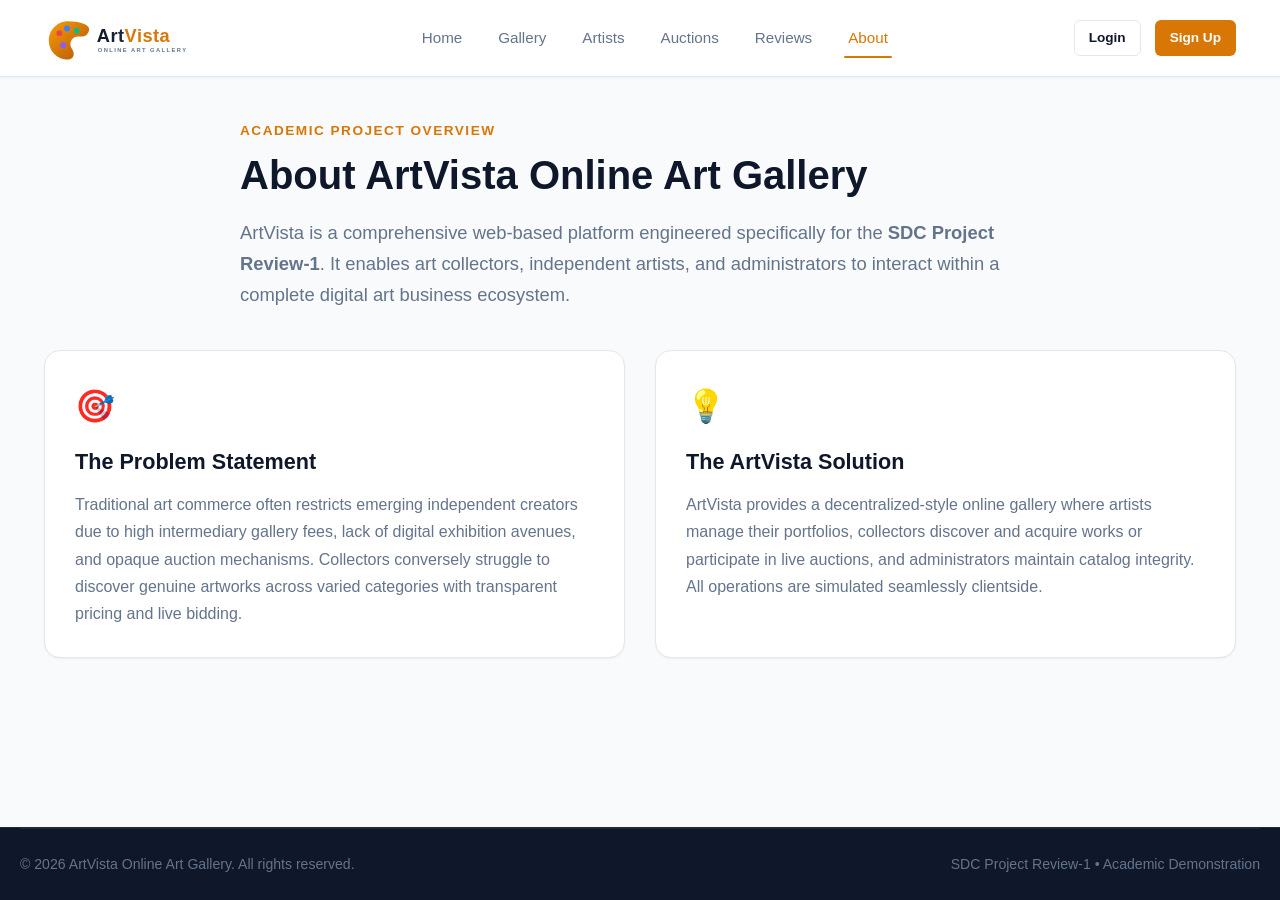
==== about.html @ 1c0c0f74 "Initial commit: Online Art Gallery (ArtVista) for SDC Project Review-1" ====
<!DOCTYPE html>
<html lang="en">
<head>
  <meta charset="UTF-8">
  <meta name="viewport" content="width=device-width, initial-scale=1.0">
  <title>About ArtVista — SDC Project Review-1</title>
  <link rel="stylesheet" href="css/style.css">
</head>
<body>

  <!-- Site Header -->
  <header class="site-header">
    <div class="container navbar">
      <a href="index.html" class="brand-logo">
        <img src="images/logo.svg" alt="ArtVista Logo">
      </a>

      <button class="menu-toggle" id="menuToggle" aria-label="Toggle Navigation">☰</button>

      <ul class="nav-links" id="navLinks">
        <li><a href="index.html">Home</a></li>
        <li><a href="artworks.html">Gallery</a></li>
        <li><a href="artist-profile.html">Artists</a></li>
        <li><a href="auction.html">Auctions</a></li>
        <li><a href="reviews.html">Reviews</a></li>
        <li><a href="about.html" class="active">About</a></li>
      </ul>

      <div class="nav-actions" id="navActions">
        <!-- Injected dynamically via auth.js -->
      </div>
    </div>
  </header>

  <main class="main-content">
    <div class="container" style="padding-top: 40px;">
      <!-- Hero / Header -->
      <div class="section-header" style="text-align: left; max-width: 800px; margin-bottom: 40px;">
        <span class="section-subtitle">Academic Project Overview</span>
        <h1 style="font-size: 2.5rem; font-weight: 800;">About ArtVista Online Art Gallery</h1>
        <p class="section-desc" style="font-size: 1.15rem; line-height: 1.7;">
          ArtVista is a comprehensive web-based platform engineered specifically for the <strong>SDC Project Review-1</strong>. It enables art collectors, independent artists, and administrators to interact within a complete digital art business ecosystem.
        </p>
      </div>

      <!-- Problem Statement & Solution (Grid) -->
      <div style="display: grid; grid-template-columns: repeat(auto-fit, minmax(280px, 1fr)); gap: 30px;">
        <div style="background-color: var(--surface); border: 1px solid var(--border); border-radius: var(--radius-lg); padding: 30px; box-shadow: var(--shadow-sm);">
          <div style="font-size: 2rem; margin-bottom: 12px;">🎯</div>
          <h2 style="font-size: 1.35rem; font-weight: 800; margin-bottom: 12px;">The Problem Statement</h2>
          <p style="color: var(--text-muted); line-height: 1.7;">
            Traditional art commerce often restricts emerging independent creators due to high intermediary gallery fees, lack of digital exhibition avenues, and opaque auction mechanisms. Collectors conversely struggle to discover genuine artworks across varied categories with transparent pricing and live bidding.
          </p>
        </div>

        <div style="background-color: var(--surface); border: 1px solid var(--border); border-radius: var(--radius-lg); padding: 30px; box-shadow: var(--shadow-sm);">
          <div style="font-size: 2rem; margin-bottom: 12px;">💡</div>
          <h2 style="font-size: 1.35rem; font-weight: 800; margin-bottom: 12px;">The ArtVista Solution</h2>
          <p style="color: var(--text-muted); line-height: 1.7;">
            ArtVista provides a decentralized-style online gallery where artists manage their portfolios, collectors discover and acquire works or participate in live auctions, and administrators maintain catalog integrity. All operations are simulated seamlessly clientside.
          </p>
        </div>
      </div>
    </div>
  </main>

  <!-- Footer -->
  <footer class="site-footer">
    <div class="container footer-bottom">
      <div>&copy; 2026 ArtVista Online Art Gallery. All rights reserved.</div>
      <div>SDC Project Review-1 • Academic Demonstration</div>
    </div>
  </footer>

  <!-- Scripts -->
  <script src="js/storage.js"></script>
  <script src="js/auth.js"></script>
</body>
</html>
---- css/style.css ----
/**
 * style.css - Main Stylesheet for ArtVista Online Art Gallery
 * SDC Project Review-1
 * Developed using pure CSS3 (CSS Grid & Flexbox) with zero frameworks
 */

/* ==========================================================================
   1. CSS Variables & Design Tokens
   ========================================================================== */
:root {
  /* Brand Palette */
  --primary: #0f172a;        /* Deep slate/charcoal */
  --primary-light: #1e293b;  /* Elevated slate */
  --accent: #d97706;         /* Warm Gallery Gold */
  --accent-hover: #b45309;   /* Darker Gold */
  --accent-light: #fef3c7;   /* Pale gold highlight */
  
  /* Semantic Colors */
  --success: #10b981;
  --success-bg: #d1fae5;
  --danger: #ef4444;
  --danger-bg: #fee2e2;
  --warning: #f59e0b;
  --warning-bg: #fef3c7;
  --info: #3b82f6;
  --info-bg: #dbeafe;
  
  /* Neutrals & Surfaces */
  --bg: #f8fafc;
  --surface: #ffffff;
  --surface-alt: #f1f5f9;
  --border: #e2e8f0;
  --border-focus: #cbd5e1;
  
  /* Text */
  --text-main: #0f172a;
  --text-muted: #64748b;
  --text-light: #94a3b8;
  --text-inverse: #ffffff;
  
  /* Elevation Shadows */
  --shadow-sm: 0 1px 2px 0 rgba(0, 0, 0, 0.05);
  --shadow-md: 0 4px 6px -1px rgba(0, 0, 0, 0.07), 0 2px 4px -2px rgba(0, 0, 0, 0.05);
  --shadow-lg: 0 10px 15px -3px rgba(0, 0, 0, 0.08), 0 4px 6px -4px rgba(0, 0, 0, 0.04);
  --shadow-xl: 0 20px 25px -5px rgba(0, 0, 0, 0.1), 0 8px 10px -6px rgba(0, 0, 0, 0.05);
  
  /* Radii */
  --radius-sm: 6px;
  --radius-md: 10px;
  --radius-lg: 16px;
  --radius-full: 9999px;
  
  /* Transitions */
  --transition-fast: 0.15s ease;
  --transition-normal: 0.25s ease;
}

/* ==========================================================================
   2. Reset & Base Typography
   ========================================================================== */
*, *::before, *::after {
  box-sizing: border-box;
  margin: 0;
  padding: 0;
}

html {
  font-size: 16px;
  scroll-behavior: smooth;
}

body {
  font-family: -apple-system, BlinkMacSystemFont, "Segoe UI", Roboto, "Helvetica Neue", Arial, sans-serif;
  background-color: var(--bg);
  color: var(--text-main);
  line-height: 1.6;
  min-height: 100vh;
  display: flex;
  flex-direction: column;
}

a {
  color: inherit;
  text-decoration: none;
  transition: color var(--transition-fast);
}

img {
  max-width: 100%;
  height: auto;
  display: block;
}

button, input, select, textarea {
  font-family: inherit;
  font-size: 1rem;
}

/* Container */
.container {
  width: 100%;
  max-width: 1240px;
  margin: 0 auto;
  padding: 0 24px;
}

.main-content {
  flex: 1 0 auto;
  padding-bottom: 60px;
}

/* ==========================================================================
   3. Header & Navigation (Flexbox)
   ========================================================================== */
.site-header {
  background-color: var(--surface);
  border-bottom: 1px solid var(--border);
  position: sticky;
  top: 0;
  z-index: 1000;
  box-shadow: var(--shadow-sm);
}

.navbar {
  display: flex;
  justify-content: space-between;
  align-items: center;
  height: 76px;
}

.brand-logo {
  display: flex;
  align-items: center;
  gap: 12px;
}

.brand-logo img {
  height: 48px;
  width: auto;
}

.nav-links {
  display: flex;
  align-items: center;
  gap: 28px;
  list-style: none;
}

.nav-links a {
  font-weight: 500;
  color: var(--text-muted);
  font-size: 0.95rem;
  padding: 8px 4px;
  position: relative;
}

.nav-links a:hover,
.nav-links a.active {
  color: var(--accent);
}

.nav-links a.active::after {
  content: '';
  position: absolute;
  bottom: -4px;
  left: 0;
  right: 0;
  height: 2px;
  background-color: var(--accent);
  border-radius: 2px;
}

.nav-actions {
  display: flex;
  align-items: center;
  gap: 14px;
}

.user-badge-pill {
  display: flex;
  align-items: center;
  gap: 10px;
  padding: 6px 14px 6px 8px;
  background-color: var(--surface-alt);
  border-radius: var(--radius-full);
  border: 1px solid var(--border);
  font-size: 0.88rem;
  font-weight: 600;
}

.user-avatar-sm {
  width: 32px;
  height: 32px;
  border-radius: 50%;
  object-fit: cover;
}

.role-tag {
  font-size: 0.72rem;
  text-transform: uppercase;
  letter-spacing: 0.5px;
  padding: 2px 8px;
  border-radius: var(--radius-full);
  font-weight: 700;
}
.role-tag.role-admin { background-color: #ede9fe; color: #6d28d9; }
.role-tag.role-artist { background-color: var(--accent-light); color: var(--accent-hover); }
.role-tag.role-user { background-color: var(--info-bg); color: var(--info); }

/* Mobile nav toggle */
.menu-toggle {
  display: none;
  background: none;
  border: none;
  font-size: 1.5rem;
  cursor: pointer;
  color: var(--text-main);
}

/* ==========================================================================
   4. Buttons & Badges (Flexbox)
   ========================================================================== */
.btn {
  display: inline-flex;
  align-items: center;
  justify-content: center;
  gap: 8px;
  padding: 10px 20px;
  font-size: 0.95rem;
  font-weight: 600;
  border-radius: var(--radius-md);
  border: 1px solid transparent;
  cursor: pointer;
  transition: all var(--transition-normal);
  text-align: center;
  white-space: nowrap;
}

.btn-primary {
  background-color: var(--primary);
  color: var(--text-inverse);
}
.btn-primary:hover {
  background-color: var(--primary-light);
  transform: translateY(-1px);
  box-shadow: var(--shadow-md);
}

.btn-accent {
  background-color: var(--accent);
  color: var(--text-inverse);
}
.btn-accent:hover {
  background-color: var(--accent-hover);
  transform: translateY(-1px);
  box-shadow: var(--shadow-md);
}

.btn-outline {
  background-color: transparent;
  border-color: var(--border);
  color: var(--text-main);
}
.btn-outline:hover {
  background-color: var(--surface-alt);
  border-color: var(--border-focus);
}

.btn-outline-accent {
  background-color: transparent;
  border-color: var(--accent);
  color: var(--accent);
}
.btn-outline-accent:hover {
  background-color: var(--accent);
  color: var(--text-inverse);
}

.btn-danger {
  background-color: var(--danger);
  color: var(--text-inverse);
}
.btn-danger:hover {
  background-color: #dc2626;
}

.btn-sm {
  padding: 6px 14px;
  font-size: 0.85rem;
  border-radius: var(--radius-sm);
}

.btn-lg {
  padding: 14px 28px;
  font-size: 1.05rem;
}

.btn-block {
  width: 100%;
}

/* Badges */
.badge {
  display: inline-flex;
  align-items: center;
  gap: 4px;
  padding: 4px 10px;
  border-radius: var(--radius-full);
  font-size: 0.78rem;
  font-weight: 700;
  letter-spacing: 0.3px;
  text-transform: uppercase;
}

.badge-sale {
  background-color: var(--success-bg);
  color: var(--success);
  border: 1px solid #a7f3d0;
}

.badge-auction {
  background-color: var(--warning-bg);
  color: var(--accent-hover);
  border: 1px solid #fde68a;
}

.badge-category {
  background-color: var(--surface-alt);
  color: var(--text-muted);
  border: 1px solid var(--border);
}

/* ==========================================================================
   5. Hero Section (Flexbox & Grid)
   ========================================================================== */
.hero-section {
  background: linear-gradient(135deg, #0f172a 0%, #1e293b 60%, #334155 100%);
  color: var(--text-inverse);
  padding: 80px 0 90px;
  position: relative;
  overflow: hidden;
}

.hero-section::before {
  content: '';
  position: absolute;
  top: -50%;
  right: -20%;
  width: 600px;
  height: 600px;
  background: radial-gradient(circle, rgba(217, 119, 6, 0.18) 0%, rgba(217, 119, 6, 0) 70%);
  border-radius: 50%;
  pointer-events: none;
}

.hero-grid {
  display: grid;
  grid-template-columns: 1.2fr 0.8fr;
  align-items: center;
  gap: 50px;
}

.hero-content h1 {
  font-size: 3.2rem;
  line-height: 1.15;
  font-weight: 800;
  margin-bottom: 20px;
  letter-spacing: -0.5px;
}

.hero-content h1 span {
  color: var(--accent);
}

.hero-content p {
  font-size: 1.2rem;
  color: #cbd5e1;
  margin-bottom: 32px;
  max-width: 540px;
  line-height: 1.6;
}

.hero-actions {
  display: flex;
  gap: 16px;
  flex-wrap: wrap;
}

.hero-stats {
  display: flex;
  gap: 36px;
  margin-top: 40px;
  padding-top: 30px;
  border-top: 1px solid rgba(255, 255, 255, 0.15);
}

.hero-stat-item h4 {
  font-size: 1.8rem;
  font-weight: 800;
  color: var(--accent);
}

.hero-stat-item p {
  font-size: 0.88rem;
  color: #94a3b8;
  margin-bottom: 0;
}

.hero-image-card {
  background: rgba(255, 255, 255, 0.06);
  border: 1px solid rgba(255, 255, 255, 0.12);
  border-radius: var(--radius-lg);
  padding: 14px;
  box-shadow: var(--shadow-xl);
  backdrop-filter: blur(10px);
}

.hero-image-card img {
  border-radius: var(--radius-md);
  width: 100%;
  aspect-ratio: 4 / 3;
  object-fit: cover;
}

.hero-card-meta {
  display: flex;
  justify-content: space-between;
  align-items: center;
  margin-top: 14px;
  padding: 0 4px;
}

/* ==========================================================================
   6. Sections, Headers, and Category Showcase (CSS Grid)
   ========================================================================== */
.section-padding {
  padding: 70px 0;
}

.section-header {
  text-align: center;
  max-width: 640px;
  margin: 0 auto 50px;
}

.section-subtitle {
  text-transform: uppercase;
  color: var(--accent);
  font-size: 0.85rem;
  font-weight: 700;
  letter-spacing: 1.5px;
  margin-bottom: 8px;
}

.section-title {
  font-size: 2.2rem;
  font-weight: 800;
  color: var(--text-main);
  letter-spacing: -0.5px;
}

.section-desc {
  color: var(--text-muted);
  font-size: 1.05rem;
  margin-top: 10px;
}

/* Categories Grid */
.category-grid {
  display: grid;
  grid-template-columns: repeat(auto-fit, minmax(240px, 1fr));
  gap: 20px;
}

.category-card {
  background-color: var(--surface);
  border: 1px solid var(--border);
  border-radius: var(--radius-lg);
  padding: 24px;
  text-align: center;
  transition: all var(--transition-normal);
  cursor: pointer;
  display: flex;
  flex-direction: column;
  align-items: center;
  gap: 12px;
}

.category-card:hover {
  transform: translateY(-4px);
  border-color: var(--accent);
  box-shadow: var(--shadow-lg);
}

.category-icon-box {
  width: 56px;
  height: 56px;
  border-radius: 50%;
  background-color: var(--accent-light);
  display: flex;
  align-items: center;
  justify-content: center;
  font-size: 1.7rem;
}

.category-card h3 {
  font-size: 1.15rem;
  font-weight: 700;
}

.category-card p {
  font-size: 0.88rem;
  color: var(--text-muted);
}

/* ==========================================================================
   7. Artwork Cards & Gallery Grid (CSS Grid)
   ========================================================================== */
.artwork-grid {
  display: grid;
  grid-template-columns: repeat(auto-fit, minmax(280px, 1fr));
  gap: 28px;
}

.artwork-card {
  background-color: var(--surface);
  border: 1px solid var(--border);
  border-radius: var(--radius-lg);
  overflow: hidden;
  box-shadow: var(--shadow-sm);
  transition: all var(--transition-normal);
  display: flex;
  flex-direction: column;
}

.artwork-card:hover {
  transform: translateY(-5px);
  box-shadow: var(--shadow-xl);
  border-color: #cbd5e1;
}

.artwork-image-wrap {
  position: relative;
  width: 100%;
  aspect-ratio: 4 / 3;
  overflow: hidden;
  background-color: #0f172a;
}

.artwork-image-wrap img {
  width: 100%;
  height: 100%;
  object-fit: cover;
  transition: transform 0.4s ease;
}

.artwork-card:hover .artwork-image-wrap img {
  transform: scale(1.04);
}

.artwork-badge-floating {
  position: absolute;
  top: 14px;
  left: 14px;
  z-index: 2;
}

.btn-fav-floating {
  position: absolute;
  top: 12px;
  right: 12px;
  z-index: 2;
  width: 38px;
  height: 38px;
  border-radius: 50%;
  background-color: rgba(255, 255, 255, 0.9);
  border: none;
  cursor: pointer;
  display: flex;
  align-items: center;
  justify-content: center;
  font-size: 1.1rem;
  color: #64748b;
  box-shadow: var(--shadow-sm);
  transition: all var(--transition-fast);
}

.btn-fav-floating:hover,
.btn-fav-floating.active {
  background-color: #ffffff;
  color: #ef4444;
  transform: scale(1.1);
}

.artwork-body {
  padding: 20px;
  display: flex;
  flex-direction: column;
  flex-grow: 1;
}

.artwork-meta-row {
  display: flex;
  justify-content: space-between;
  align-items: center;
  margin-bottom: 8px;
}

.artwork-category {
  font-size: 0.8rem;
  font-weight: 700;
  text-transform: uppercase;
  color: var(--accent);
  letter-spacing: 0.5px;
}

.artwork-title {
  font-size: 1.2rem;
  font-weight: 700;
  margin-bottom: 4px;
  color: var(--text-main);
  white-space: nowrap;
  overflow: hidden;
  text-overflow: ellipsis;
}

.artwork-artist {
  font-size: 0.9rem;
  color: var(--text-muted);
  margin-bottom: 16px;
}

.artwork-artist a:hover {
  color: var(--accent);
  text-decoration: underline;
}

.artwork-footer {
  margin-top: auto;
  padding-top: 14px;
  border-top: 1px solid var(--border);
  display: flex;
  justify-content: space-between;
  align-items: center;
}

.artwork-price-label {
  font-size: 0.75rem;
  color: var(--text-muted);
  text-transform: uppercase;
}

.artwork-price-val {
  font-size: 1.25rem;
  font-weight: 800;
  color: var(--text-main);
}

/* ==========================================================================
   8. Search & Filters Bar (Flexbox)
   ========================================================================== */
.gallery-controls {
  background-color: var(--surface);
  border: 1px solid var(--border);
  border-radius: var(--radius-lg);
  padding: 20px;
  margin-bottom: 36px;
  box-shadow: var(--shadow-sm);
  display: flex;
  flex-direction: column;
  gap: 16px;
}

.search-sort-row {
  display: flex;
  gap: 16px;
  align-items: center;
}

.search-input-wrap {
  flex: 1;
  position: relative;
}

.search-input-wrap input {
  width: 100%;
  padding: 12px 16px 12px 42px;
  border: 1px solid var(--border);
  border-radius: var(--radius-md);
  background-color: var(--bg);
  transition: all var(--transition-fast);
}

.search-input-wrap input:focus {
  outline: none;
  border-color: var(--accent);
  background-color: var(--surface);
  box-shadow: 0 0 0 3px rgba(217, 119, 6, 0.15);
}

.search-icon {
  position: absolute;
  left: 14px;
  top: 50%;
  transform: translateY(-50%);
  color: var(--text-muted);
  font-size: 1.1rem;
}

.filter-pills-row {
  display: flex;
  gap: 8px;
  flex-wrap: wrap;
  align-items: center;
}

.filter-pill {
  background-color: var(--surface-alt);
  border: 1px solid var(--border);
  color: var(--text-muted);
  padding: 7px 16px;
  border-radius: var(--radius-full);
  font-size: 0.88rem;
  font-weight: 600;
  cursor: pointer;
  transition: all var(--transition-fast);
}

.filter-pill:hover,
.filter-pill.active {
  background-color: var(--primary);
  border-color: var(--primary);
  color: var(--text-inverse);
}

/* ==========================================================================
   9. Forms & Authentication (Flexbox)
   ========================================================================== */
.auth-wrapper {
  max-width: 480px;
  margin: 40px auto;
  background-color: var(--surface);
  border: 1px solid var(--border);
  border-radius: var(--radius-lg);
  padding: 36px;
  box-shadow: var(--shadow-lg);
}

.auth-header {
  text-align: center;
  margin-bottom: 28px;
}

.auth-header h2 {
  font-size: 1.8rem;
  font-weight: 800;
  margin-bottom: 8px;
}

.auth-header p {
  color: var(--text-muted);
  font-size: 0.95rem;
}

.form-group {
  display: flex;
  flex-direction: column;
  gap: 6px;
  margin-bottom: 20px;
}

.form-group label {
  font-size: 0.9rem;
  font-weight: 600;
  color: var(--text-main);
}

.form-control {
  width: 100%;
  padding: 11px 14px;
  border: 1px solid var(--border);
  border-radius: var(--radius-md);
  background-color: var(--bg);
  transition: border-color var(--transition-fast);
}

.form-control:focus {
  outline: none;
  border-color: var(--accent);
  background-color: var(--surface);
  box-shadow: 0 0 0 3px rgba(217, 119, 6, 0.15);
}

.form-error {
  color: var(--danger);
  font-size: 0.8rem;
  font-weight: 500;
  display: none;
}

.form-error.show {
  display: block;
}

/* Quick Fill Demo Credentials Box */
.demo-credentials-box {
  margin-top: 24px;
  padding: 16px;
  background-color: var(--surface-alt);
  border: 1px dashed #cbd5e1;
  border-radius: var(--radius-md);
}

.demo-credentials-box h4 {
  font-size: 0.85rem;
  text-transform: uppercase;
  letter-spacing: 0.5px;
  color: var(--text-muted);
  margin-bottom: 10px;
}

.demo-buttons-row {
  display: flex;
  gap: 8px;
  flex-wrap: wrap;
}

/* ==========================================================================
   10. Dashboard Layout & Metrics (CSS Grid)
   ========================================================================== */
.dashboard-header {
  background-color: var(--surface);
  border-bottom: 1px solid var(--border);
  padding: 30px 0;
  margin-bottom: 36px;
}

.dashboard-header-inner {
  display: flex;
  justify-content: space-between;
  align-items: center;
}

.dashboard-greeting h1 {
  font-size: 1.8rem;
  font-weight: 800;
}

.dashboard-greeting p {
  color: var(--text-muted);
  font-size: 0.95rem;
}

.stats-grid {
  display: grid;
  grid-template-columns: repeat(auto-fit, minmax(200px, 1fr));
  gap: 20px;
  margin-bottom: 36px;
}

.stat-card {
  background-color: var(--surface);
  border: 1px solid var(--border);
  border-radius: var(--radius-lg);
  padding: 24px;
  display: flex;
  align-items: center;
  gap: 18px;
  box-shadow: var(--shadow-sm);
}

.stat-icon {
  width: 52px;
  height: 52px;
  border-radius: var(--radius-md);
  display: flex;
  align-items: center;
  justify-content: center;
  font-size: 1.6rem;
}

.stat-icon-blue { background-color: var(--info-bg); color: var(--info); }
.stat-icon-gold { background-color: var(--accent-light); color: var(--accent-hover); }
.stat-icon-green { background-color: var(--success-bg); color: var(--success); }
.stat-icon-purple { background-color: #f3e8ff; color: #9333ea; }
.stat-icon-red { background-color: var(--danger-bg); color: var(--danger); }

.stat-info h3 {
  font-size: 1.85rem;
  font-weight: 800;
  line-height: 1.1;
}

.stat-info p {
  font-size: 0.85rem;
  color: var(--text-muted);
  font-weight: 600;
  margin-top: 4px;
}

/* Dashboard Tabs Navigation */
.dashboard-tabs {
  display: flex;
  gap: 8px;
  border-bottom: 1px solid var(--border);
  margin-bottom: 28px;
  overflow-x: auto;
}

.dash-tab-btn {
  padding: 12px 20px;
  background: none;
  border: none;
  border-bottom: 2px solid transparent;
  font-size: 0.95rem;
  font-weight: 600;
  color: var(--text-muted);
  cursor: pointer;
  white-space: nowrap;
  transition: all var(--transition-fast);
}

.dash-tab-btn:hover {
  color: var(--primary);
}

.dash-tab-btn.active {
  color: var(--accent);
  border-bottom-color: var(--accent);
}

.tab-pane {
  display: none;
}

.tab-pane.active {
  display: block;
}

/* ==========================================================================
   11. Tables (Data Tables for Admin, Purchases, Users)
   ========================================================================== */
.table-container {
  background-color: var(--surface);
  border: 1px solid var(--border);
  border-radius: var(--radius-lg);
  overflow-x: auto;
  box-shadow: var(--shadow-sm);
}

.custom-table {
  width: 100%;
  border-collapse: collapse;
  text-align: left;
  font-size: 0.92rem;
}

.custom-table th {
  background-color: var(--surface-alt);
  padding: 14px 18px;
  font-weight: 700;
  color: var(--text-muted);
  border-bottom: 1px solid var(--border);
  text-transform: uppercase;
  font-size: 0.78rem;
  letter-spacing: 0.5px;
}

.custom-table td {
  padding: 16px 18px;
  border-bottom: 1px solid var(--border);
  vertical-align: middle;
}

.custom-table tbody tr:hover {
  background-color: rgba(248, 250, 252, 0.8);
}

.table-thumb {
  width: 50px;
  height: 50px;
  border-radius: var(--radius-sm);
  object-fit: cover;
}

/* ==========================================================================
   12. Artwork Details Layout
   ========================================================================== */
.artwork-details-grid {
  display: grid;
  grid-template-columns: 1fr 1fr;
  gap: 50px;
  background-color: var(--surface);
  border: 1px solid var(--border);
  border-radius: var(--radius-lg);
  padding: 36px;
  box-shadow: var(--shadow-md);
  margin-bottom: 50px;
}

.details-image-box {
  width: 100%;
  aspect-ratio: 4 / 3;
  border-radius: var(--radius-md);
  overflow: hidden;
  background-color: #0f172a;
}

.details-image-box img {
  width: 100%;
  height: 100%;
  object-fit: cover;
}

.details-info {
  display: flex;
  flex-direction: column;
}

.details-info h1 {
  font-size: 2.2rem;
  font-weight: 800;
  margin-bottom: 6px;
}

.details-artist-line {
  font-size: 1.1rem;
  color: var(--text-muted);
  margin-bottom: 18px;
}

.details-artist-line a {
  color: var(--accent);
  font-weight: 600;
}

.details-price-box {
  background-color: var(--surface-alt);
  border-radius: var(--radius-md);
  padding: 20px;
  margin: 20px 0;
}

.details-actions-row {
  display: flex;
  gap: 14px;
  margin-top: 10px;
}

/* ==========================================================================
   13. Reviews & Ratings
   ========================================================================== */
.star-rating {
  display: inline-flex;
  gap: 3px;
  color: #f59e0b;
  font-size: 1.1rem;
}

.star-picker {
  display: inline-flex;
  flex-direction: row-reverse;
  gap: 6px;
  font-size: 1.8rem;
  cursor: pointer;
}

.star-picker input {
  display: none;
}

.star-picker label {
  color: #cbd5e1;
  transition: color var(--transition-fast);
}

.star-picker label:hover,
.star-picker label:hover ~ label,
.star-picker input:checked ~ label {
  color: #f59e0b;
}

.review-item-card {
  background-color: var(--surface);
  border: 1px solid var(--border);
  border-radius: var(--radius-md);
  padding: 18px;
  margin-bottom: 14px;
}

.review-header {
  display: flex;
  justify-content: space-between;
  align-items: center;
  margin-bottom: 8px;
}

/* ==========================================================================
   14. Modals & Dialogs
   ========================================================================== */
.modal-overlay {
  position: fixed;
  top: 0;
  left: 0;
  right: 0;
  bottom: 0;
  background-color: rgba(15, 23, 42, 0.7);
  display: none;
  align-items: center;
  justify-content: center;
  z-index: 2000;
  padding: 20px;
  backdrop-filter: blur(4px);
}

.modal-overlay.active {
  display: flex;
}

.modal-card {
  background-color: var(--surface);
  border-radius: var(--radius-lg);
  max-width: 540px;
  width: 100%;
  padding: 30px;
  box-shadow: var(--shadow-xl);
  max-height: 90vh;
  overflow-y: auto;
  position: relative;
  animation: modalFadeIn 0.25s ease-out;
}

@keyframes modalFadeIn {
  from { opacity: 0; transform: scale(0.95); }
  to { opacity: 1; transform: scale(1); }
}

.modal-header {
  display: flex;
  justify-content: space-between;
  align-items: center;
  margin-bottom: 20px;
  border-bottom: 1px solid var(--border);
  padding-bottom: 12px;
}

.modal-close-btn {
  background: none;
  border: none;
  font-size: 1.6rem;
  color: var(--text-muted);
  cursor: pointer;
}

/* ==========================================================================
   15. Toast Notifications
   ========================================================================== */
.toast-container {
  position: fixed;
  bottom: 24px;
  right: 24px;
  z-index: 9999;
  display: flex;
  flex-direction: column;
  gap: 10px;
  pointer-events: none;
}

.toast-item {
  pointer-events: auto;
  min-width: 300px;
  max-width: 450px;
  background-color: var(--surface);
  color: var(--text-main);
  border-radius: var(--radius-md);
  padding: 14px 18px;
  box-shadow: var(--shadow-xl);
  display: flex;
  align-items: center;
  gap: 12px;
  border-left: 5px solid var(--primary);
  transform: translateX(120%);
  transition: transform 0.3s cubic-bezier(0.16, 1, 0.3, 1);
}

.toast-item.show {
  transform: translateX(0);
}

.toast-item.toast-success { border-left-color: var(--success); }
.toast-item.toast-error { border-left-color: var(--danger); }
.toast-item.toast-warning { border-left-color: var(--warning); }
.toast-item.toast-info { border-left-color: var(--info); }

.toast-icon {
  font-size: 1.2rem;
  font-weight: 800;
}
.toast-success .toast-icon { color: var(--success); }
.toast-error .toast-icon { color: var(--danger); }
.toast-warning .toast-icon { color: var(--warning); }
.toast-info .toast-icon { color: var(--info); }

.toast-message {
  flex-grow: 1;
  font-size: 0.92rem;
  font-weight: 500;
}

.toast-close {
  background: none;
  border: none;
  font-size: 1.2rem;
  color: var(--text-muted);
  cursor: pointer;
}

/* ==========================================================================
   16. Empty State Component
   ========================================================================== */
.empty-state {
  text-align: center;
  padding: 60px 20px;
  background-color: var(--surface);
  border: 1px dashed var(--border);
  border-radius: var(--radius-lg);
  margin: 30px 0;
}

.empty-state-icon {
  font-size: 3.5rem;
  margin-bottom: 16px;
  opacity: 0.7;
}

.empty-state h3 {
  font-size: 1.35rem;
  font-weight: 700;
  margin-bottom: 8px;
}

.empty-state p {
  color: var(--text-muted);
  max-width: 400px;
  margin: 0 auto 20px;
}

/* ==========================================================================
   17. Footer (Flexbox & Grid)
   ========================================================================== */
.site-footer {
  background-color: var(--primary);
  color: #cbd5e1;
  border-top: 1px solid #1e293b;
  margin-top: auto;
}

.footer-top {
  padding: 60px 0 40px;
}

.footer-grid {
  display: grid;
  grid-template-columns: 2fr 1fr 1fr 1.5fr;
  gap: 40px;
}

.footer-col h4 {
  color: var(--text-inverse);
  font-size: 1.05rem;
  font-weight: 700;
  margin-bottom: 18px;
}

.footer-links {
  list-style: none;
  display: flex;
  flex-direction: column;
  gap: 10px;
}

.footer-links a {
  color: #94a3b8;
  font-size: 0.92rem;
}

.footer-links a:hover {
  color: var(--accent);
}

.footer-bottom {
  padding: 24px 0;
  border-top: 1px solid #1e293b;
  display: flex;
  justify-content: space-between;
  align-items: center;
  font-size: 0.88rem;
  color: #64748b;
}

/* ==========================================================================
   18. Responsive Media Queries
   ========================================================================== */
@media (max-width: 992px) {
  .hero-grid {
    grid-template-columns: 1fr;
    text-align: center;
  }
  .hero-content p {
    margin: 0 auto 30px;
  }
  .hero-actions, .hero-stats {
    justify-content: center;
  }
  .artwork-details-grid {
    grid-template-columns: 1fr;
    gap: 30px;
  }
  .footer-grid {
    grid-template-columns: 1fr 1fr;
  }
}

@media (max-width: 768px) {
  .nav-links, .nav-actions {
    display: none;
  }
  .nav-links.show {
    display: flex;
    flex-direction: column;
    position: absolute;
    top: 76px;
    left: 0;
    right: 0;
    background-color: var(--surface);
    padding: 20px;
    box-shadow: var(--shadow-lg);
    border-bottom: 1px solid var(--border);
  }
  .menu-toggle {
    display: block;
  }
  .search-sort-row {
    flex-direction: column;
  }
  .dashboard-header-inner {
    flex-direction: column;
    align-items: flex-start;
    gap: 16px;
  }
  .footer-grid {
    grid-template-columns: 1fr;
  }
  .footer-bottom {
    flex-direction: column;
    gap: 10px;
    text-align: center;
  }
}
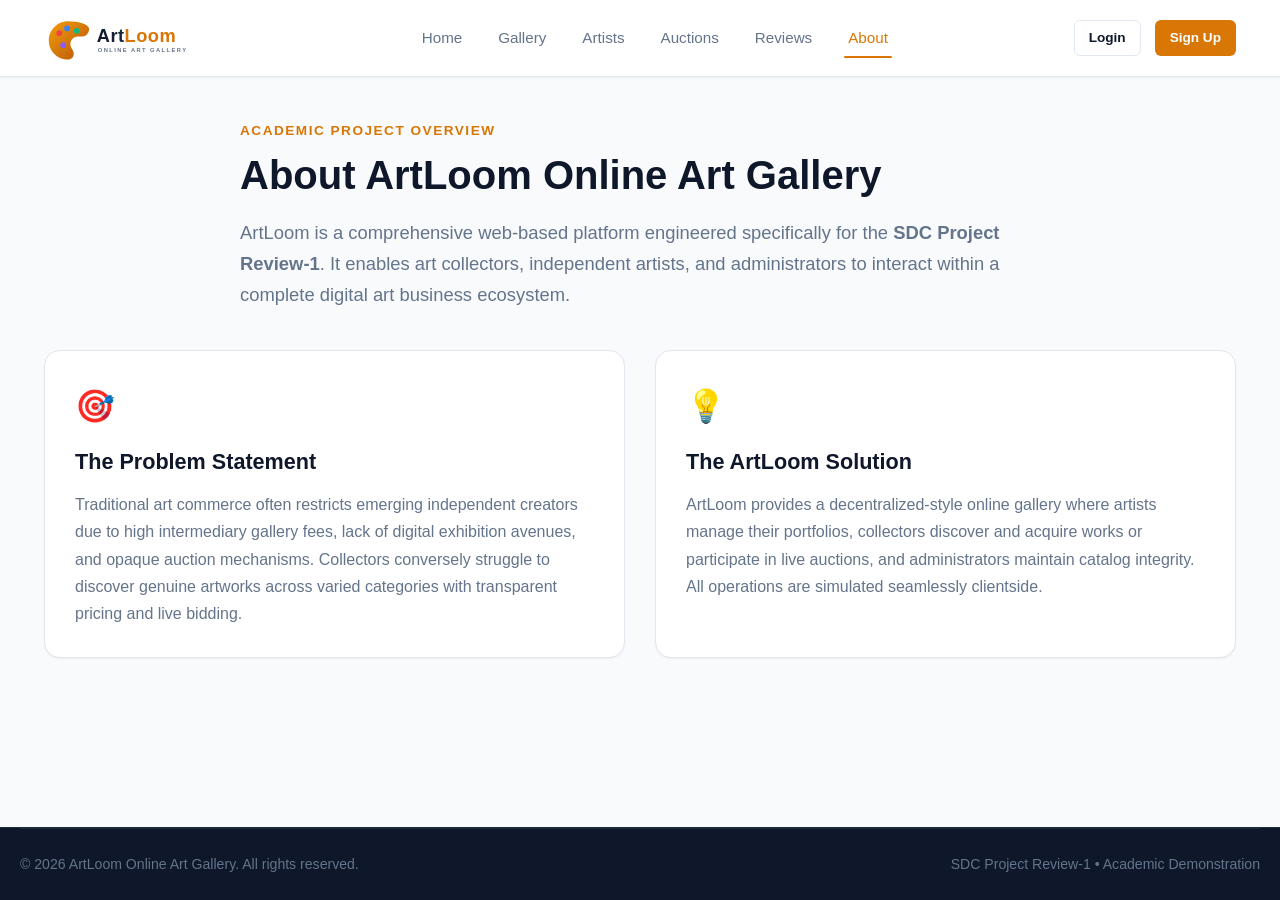
==== commit 0c821d8a: "Fix Admin session persistence across page navigation and standardize ArtLoom branding" ====
--- a/about.html
+++ b/about.html
@@ -3,7 +3,7 @@
 <head>
   <meta charset="UTF-8">
   <meta name="viewport" content="width=device-width, initial-scale=1.0">
-  <title>About ArtVista — SDC Project Review-1</title>
+  <title>About ArtLoom — SDC Project Review-1</title>
   <link rel="stylesheet" href="css/style.css">
 </head>
 <body>
@@ -12,7 +12,7 @@
   <header class="site-header">
     <div class="container navbar">
       <a href="index.html" class="brand-logo">
-        <img src="images/logo.svg" alt="ArtVista Logo">
+        <img src="images/logo.svg" alt="ArtLoom Logo">
       </a>
 
       <button class="menu-toggle" id="menuToggle" aria-label="Toggle Navigation">☰</button>
@@ -37,9 +37,9 @@
       <!-- Hero / Header -->
       <div class="section-header" style="text-align: left; max-width: 800px; margin-bottom: 40px;">
         <span class="section-subtitle">Academic Project Overview</span>
-        <h1 style="font-size: 2.5rem; font-weight: 800;">About ArtVista Online Art Gallery</h1>
+        <h1 style="font-size: 2.5rem; font-weight: 800;">About ArtLoom Online Art Gallery</h1>
         <p class="section-desc" style="font-size: 1.15rem; line-height: 1.7;">
-          ArtVista is a comprehensive web-based platform engineered specifically for the <strong>SDC Project Review-1</strong>. It enables art collectors, independent artists, and administrators to interact within a complete digital art business ecosystem.
+          ArtLoom is a comprehensive web-based platform engineered specifically for the <strong>SDC Project Review-1</strong>. It enables art collectors, independent artists, and administrators to interact within a complete digital art business ecosystem.
         </p>
       </div>
 
@@ -55,9 +55,9 @@
 
         <div style="background-color: var(--surface); border: 1px solid var(--border); border-radius: var(--radius-lg); padding: 30px; box-shadow: var(--shadow-sm);">
           <div style="font-size: 2rem; margin-bottom: 12px;">💡</div>
-          <h2 style="font-size: 1.35rem; font-weight: 800; margin-bottom: 12px;">The ArtVista Solution</h2>
+          <h2 style="font-size: 1.35rem; font-weight: 800; margin-bottom: 12px;">The ArtLoom Solution</h2>
           <p style="color: var(--text-muted); line-height: 1.7;">
-            ArtVista provides a decentralized-style online gallery where artists manage their portfolios, collectors discover and acquire works or participate in live auctions, and administrators maintain catalog integrity. All operations are simulated seamlessly clientside.
+            ArtLoom provides a decentralized-style online gallery where artists manage their portfolios, collectors discover and acquire works or participate in live auctions, and administrators maintain catalog integrity. All operations are simulated seamlessly clientside.
           </p>
         </div>
       </div>
@@ -67,7 +67,7 @@
   <!-- Footer -->
   <footer class="site-footer">
     <div class="container footer-bottom">
-      <div>&copy; 2026 ArtVista Online Art Gallery. All rights reserved.</div>
+      <div>&copy; 2026 ArtLoom Online Art Gallery. All rights reserved.</div>
       <div>SDC Project Review-1 • Academic Demonstration</div>
     </div>
   </footer>
--- a/css/style.css
+++ b/css/style.css
@@ -1,5 +1,5 @@
 /**
- * style.css - Main Stylesheet for ArtVista Online Art Gallery
+ * style.css - Main Stylesheet for ArtLoom Online Art Gallery
  * SDC Project Review-1
  * Developed using pure CSS3 (CSS Grid & Flexbox) with zero frameworks
  */
@@ -203,9 +203,9 @@
   border-radius: var(--radius-full);
   font-weight: 700;
 }
-.role-tag.role-admin { background-color: #ede9fe; color: #6d28d9; }
-.role-tag.role-artist { background-color: var(--accent-light); color: var(--accent-hover); }
-.role-tag.role-user { background-color: var(--info-bg); color: var(--info); }
+.role-tag.role-admin, .role-tag.role-Admin { background-color: #ede9fe; color: #6d28d9; }
+.role-tag.role-artist, .role-tag.role-Artist { background-color: var(--accent-light); color: var(--accent-hover); }
+.role-tag.role-user, .role-tag.role-User { background-color: var(--info-bg); color: var(--info); }
 
 /* Mobile nav toggle */
 .menu-toggle {
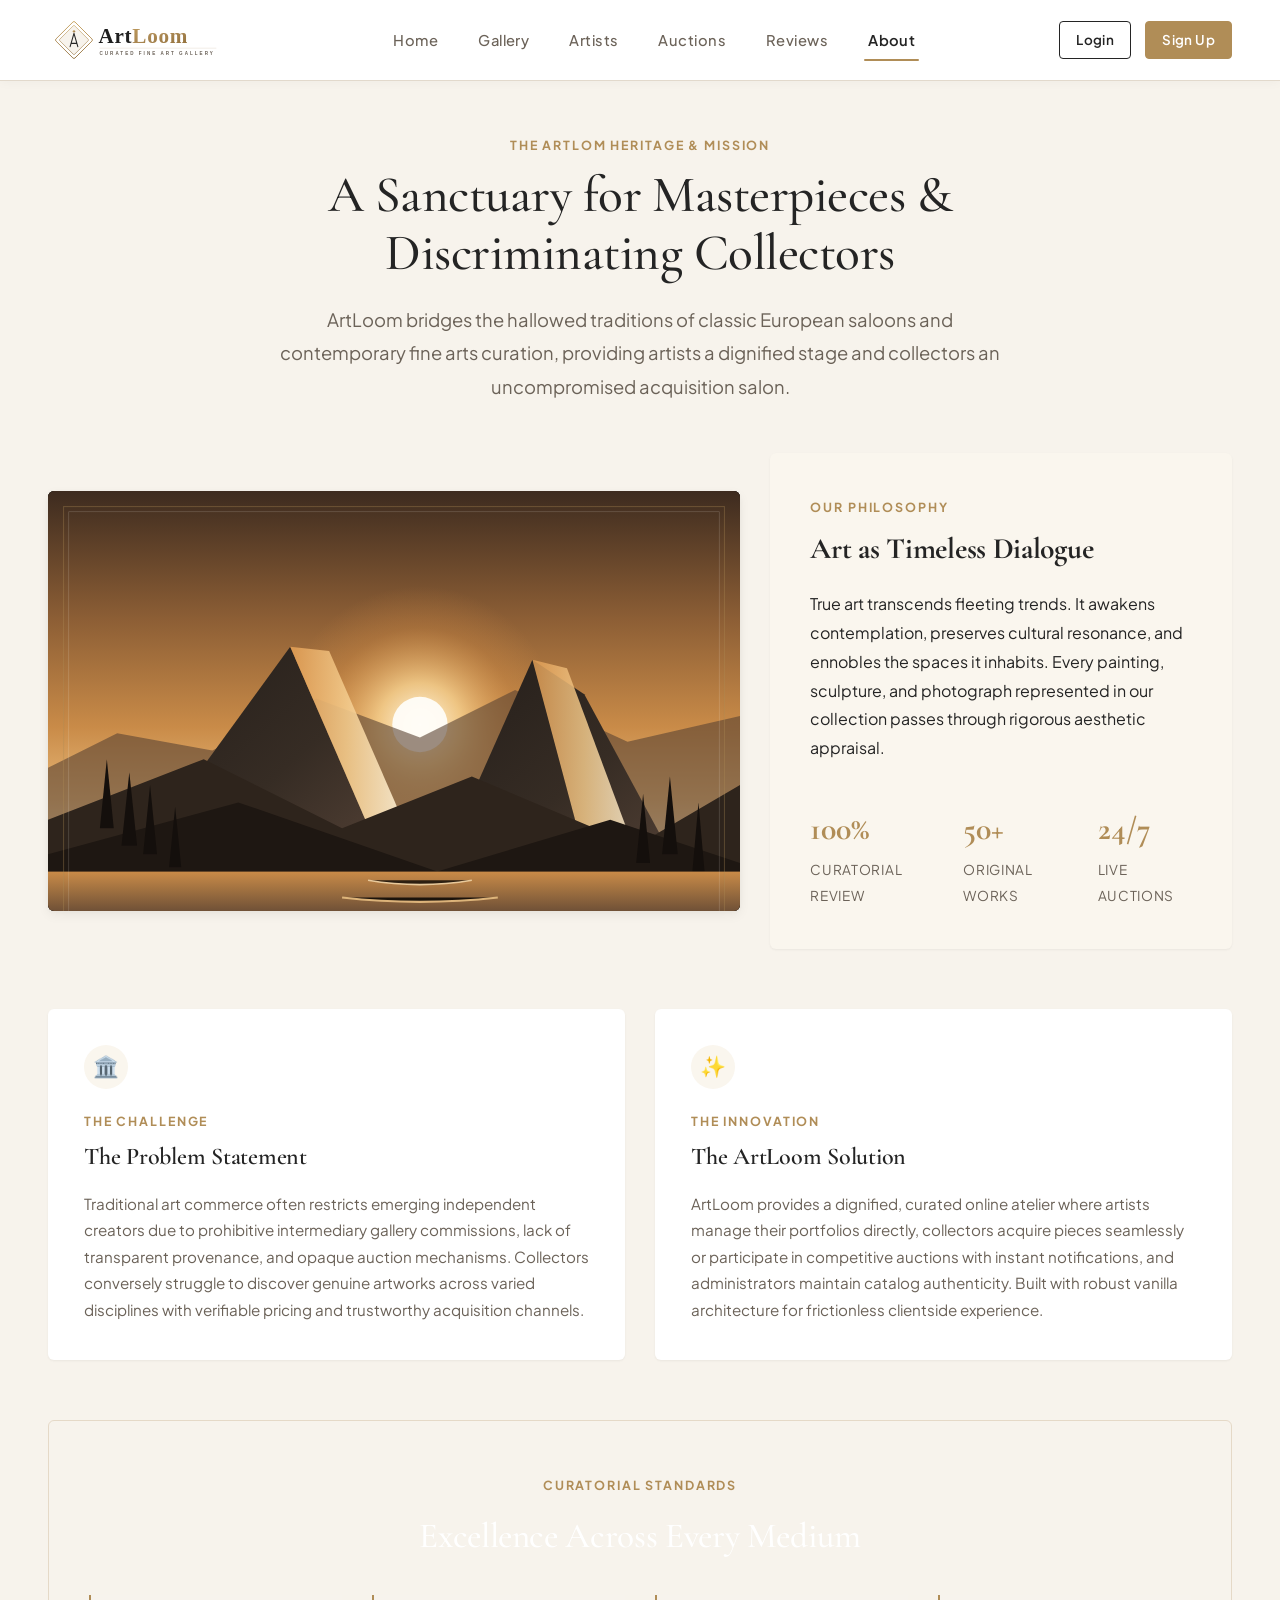
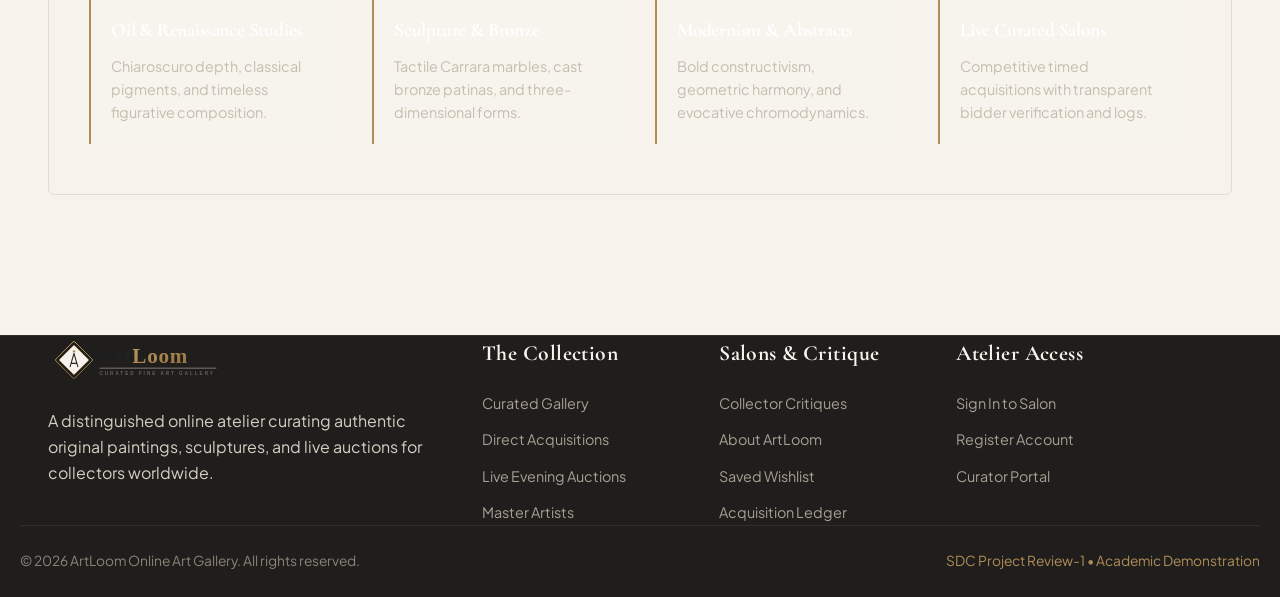
==== commit 7bd966dd: "Redesign ArtLoom interface" ====
--- a/about.html
+++ b/about.html
@@ -3,7 +3,10 @@
 <head>
   <meta charset="UTF-8">
   <meta name="viewport" content="width=device-width, initial-scale=1.0">
-  <title>About ArtLoom — SDC Project Review-1</title>
+  <title>About ArtLoom — Curated Fine Art Atelier &amp; Gallery</title>
+  <link rel="preconnect" href="https://fonts.googleapis.com">
+  <link rel="preconnect" href="https://fonts.gstatic.com" crossorigin>
+  <link href="https://fonts.googleapis.com/css2?family=Cormorant+Garamond:ital,wght@0,400;0,500;0,600;0,700;1,400;1,600&family=Plus+Jakarta+Sans:wght@300;400;500;600;700&display=swap" rel="stylesheet">
   <link rel="stylesheet" href="css/style.css">
 </head>
 <body>
@@ -12,7 +15,7 @@
   <header class="site-header">
     <div class="container navbar">
       <a href="index.html" class="brand-logo">
-        <img src="images/logo.svg" alt="ArtLoom Logo">
+        <img src="images/logo.svg" alt="ArtLoom Curated Gallery Logo">
       </a>
 
       <button class="menu-toggle" id="menuToggle" aria-label="Toggle Navigation">☰</button>
@@ -33,42 +36,142 @@
   </header>
 
   <main class="main-content">
-    <div class="container" style="padding-top: 40px;">
-      <!-- Hero / Header -->
-      <div class="section-header" style="text-align: left; max-width: 800px; margin-bottom: 40px;">
-        <span class="section-subtitle">Academic Project Overview</span>
-        <h1 style="font-size: 2.5rem; font-weight: 800;">About ArtLoom Online Art Gallery</h1>
-        <p class="section-desc" style="font-size: 1.15rem; line-height: 1.7;">
-          ArtLoom is a comprehensive web-based platform engineered specifically for the <strong>SDC Project Review-1</strong>. It enables art collectors, independent artists, and administrators to interact within a complete digital art business ecosystem.
+    <div class="container" style="padding-top: 50px; padding-bottom: 70px;">
+      
+      <!-- Editorial Hero / Header -->
+      <div style="max-width: 840px; margin: 0 auto 50px; text-align: center;">
+        <span class="section-subtitle">THE ARTLOM HERITAGE &amp; MISSION</span>
+        <h1 style="font-size: 3.2rem; font-weight: 500; line-height: 1.15; margin-bottom: 20px; color: var(--primary);">
+          A Sanctuary for Masterpieces &amp; Discriminating Collectors
+        </h1>
+        <p style="font-size: 1.15rem; line-height: 1.8; color: var(--text-muted); max-width: 720px; margin: 0 auto;">
+          ArtLoom bridges the hallowed traditions of classic European saloons and contemporary fine arts curation, providing artists a dignified stage and collectors an uncompromised acquisition salon.
         </p>
       </div>
 
-      <!-- Problem Statement & Solution (Grid) -->
-      <div style="display: grid; grid-template-columns: repeat(auto-fit, minmax(280px, 1fr)); gap: 30px;">
-        <div style="background-color: var(--surface); border: 1px solid var(--border); border-radius: var(--radius-lg); padding: 30px; box-shadow: var(--shadow-sm);">
-          <div style="font-size: 2rem; margin-bottom: 12px;">🎯</div>
-          <h2 style="font-size: 1.35rem; font-weight: 800; margin-bottom: 12px;">The Problem Statement</h2>
-          <p style="color: var(--text-muted); line-height: 1.7;">
-            Traditional art commerce often restricts emerging independent creators due to high intermediary gallery fees, lack of digital exhibition avenues, and opaque auction mechanisms. Collectors conversely struggle to discover genuine artworks across varied categories with transparent pricing and live bidding.
+      <!-- Feature Visual Editorial Banner -->
+      <div style="display: grid; grid-template-columns: 1.2fr 0.8fr; gap: 30px; margin-bottom: 60px; align-items: center;">
+        <div style="border-radius: var(--radius-md); overflow: hidden; border: 1px solid var(--border-color); box-shadow: var(--shadow-md); max-height: 420px; background: #000;">
+          <img src="images/artworks/artwork-1.svg" alt="Curated Artwork Heritage" style="width: 100%; height: 100%; object-fit: cover;">
+        </div>
+        <div style="background: var(--surface-cream); border: 1px solid var(--border-color); border-radius: var(--radius-md); padding: 40px; box-shadow: var(--shadow-sm);">
+          <span class="section-subtitle" style="margin-bottom: 8px;">OUR PHILOSOPHY</span>
+          <h2 style="font-size: 1.85rem; margin-bottom: 16px; color: var(--primary);">Art as Timeless Dialogue</h2>
+          <p style="color: var(--text-main); line-height: 1.8; margin-bottom: 20px;">
+            True art transcends fleeting trends. It awakens contemplation, preserves cultural resonance, and ennobles the spaces it inhabits. Every painting, sculpture, and photograph represented in our collection passes through rigorous aesthetic appraisal.
+          </p>
+          <div style="display: flex; gap: 24px; border-top: 1px solid var(--border-color); pt: 20px; padding-top: 20px;">
+            <div>
+              <strong style="font-family: var(--font-serif); font-size: 2rem; color: var(--accent); display: block;">100%</strong>
+              <span style="font-size: 0.85rem; color: var(--text-muted); text-transform: uppercase; letter-spacing: 0.05em;">Curatorial Review</span>
+            </div>
+            <div>
+              <strong style="font-family: var(--font-serif); font-size: 2rem; color: var(--accent); display: block;">50+</strong>
+              <span style="font-size: 0.85rem; color: var(--text-muted); text-transform: uppercase; letter-spacing: 0.05em;">Original Works</span>
+            </div>
+            <div>
+              <strong style="font-family: var(--font-serif); font-size: 2rem; color: var(--accent); display: block;">24/7</strong>
+              <span style="font-size: 0.85rem; color: var(--text-muted); text-transform: uppercase; letter-spacing: 0.05em;">Live Auctions</span>
+            </div>
+          </div>
+        </div>
+      </div>
+
+      <!-- Problem Statement & Solution -->
+      <div style="display: grid; grid-template-columns: repeat(auto-fit, minmax(320px, 1fr)); gap: 30px; margin-bottom: 60px;">
+        <div style="background-color: var(--surface); border: 1px solid var(--border-color); border-radius: var(--radius-md); padding: 36px; box-shadow: var(--shadow-sm);">
+          <div style="width: 44px; height: 44px; border-radius: 50%; background: var(--surface-cream); border: 1px solid var(--border-color); display: flex; align-items: center; justify-content: center; font-size: 1.3rem; margin-bottom: 18px; color: var(--accent);">
+            🏛️
+          </div>
+          <span class="section-subtitle" style="margin-bottom: 6px;">THE CHALLENGE</span>
+          <h2 style="font-size: 1.5rem; font-weight: 600; margin-bottom: 14px; color: var(--primary);">The Problem Statement</h2>
+          <p style="color: var(--text-muted); line-height: 1.75; font-size: 0.95rem;">
+            Traditional art commerce often restricts emerging independent creators due to prohibitive intermediary gallery commissions, lack of transparent provenance, and opaque auction mechanisms. Collectors conversely struggle to discover genuine artworks across varied disciplines with verifiable pricing and trustworthy acquisition channels.
           </p>
         </div>
 
-        <div style="background-color: var(--surface); border: 1px solid var(--border); border-radius: var(--radius-lg); padding: 30px; box-shadow: var(--shadow-sm);">
-          <div style="font-size: 2rem; margin-bottom: 12px;">💡</div>
-          <h2 style="font-size: 1.35rem; font-weight: 800; margin-bottom: 12px;">The ArtLoom Solution</h2>
-          <p style="color: var(--text-muted); line-height: 1.7;">
-            ArtLoom provides a decentralized-style online gallery where artists manage their portfolios, collectors discover and acquire works or participate in live auctions, and administrators maintain catalog integrity. All operations are simulated seamlessly clientside.
+        <div style="background-color: var(--surface); border: 1px solid var(--border-color); border-radius: var(--radius-md); padding: 36px; box-shadow: var(--shadow-sm);">
+          <div style="width: 44px; height: 44px; border-radius: 50%; background: var(--surface-cream); border: 1px solid var(--border-color); display: flex; align-items: center; justify-content: center; font-size: 1.3rem; margin-bottom: 18px; color: var(--accent);">
+            ✨
+          </div>
+          <span class="section-subtitle" style="margin-bottom: 6px;">THE INNOVATION</span>
+          <h2 style="font-size: 1.5rem; font-weight: 600; margin-bottom: 14px; color: var(--primary);">The ArtLoom Solution</h2>
+          <p style="color: var(--text-muted); line-height: 1.75; font-size: 0.95rem;">
+            ArtLoom provides a dignified, curated online atelier where artists manage their portfolios directly, collectors acquire pieces seamlessly or participate in competitive auctions with instant notifications, and administrators maintain catalog authenticity. Built with robust vanilla architecture for frictionless clientside experience.
           </p>
         </div>
       </div>
+
+      <!-- Gallery Pillars -->
+      <div style="background: var(--surface-dark); color: #fff; border-radius: var(--radius-md); padding: 50px 40px; text-align: center; border: 1px solid rgba(176,141,87,0.25);">
+        <span class="section-subtitle" style="color: var(--accent); margin-bottom: 12px;">CURATORIAL STANDARDS</span>
+        <h2 style="font-size: 2.2rem; font-weight: 500; color: #fff; margin-bottom: 24px;">Excellence Across Every Medium</h2>
+        <div style="display: grid; grid-template-columns: repeat(auto-fit, minmax(220px, 1fr)); gap: 30px; text-align: left; margin-top: 30px;">
+          <div style="padding: 20px; border-left: 2px solid var(--accent); background: rgba(255,255,255,0.03);">
+            <h3 style="font-size: 1.2rem; color: #fff; margin-bottom: 8px;">Oil &amp; Renaissance Studies</h3>
+            <p style="color: #c5beae; font-size: 0.9rem; line-height: 1.6;">Chiaroscuro depth, classical pigments, and timeless figurative composition.</p>
+          </div>
+          <div style="padding: 20px; border-left: 2px solid var(--accent); background: rgba(255,255,255,0.03);">
+            <h3 style="font-size: 1.2rem; color: #fff; margin-bottom: 8px;">Sculpture &amp; Bronze</h3>
+            <p style="color: #c5beae; font-size: 0.9rem; line-height: 1.6;">Tactile Carrara marbles, cast bronze patinas, and three-dimensional forms.</p>
+          </div>
+          <div style="padding: 20px; border-left: 2px solid var(--accent); background: rgba(255,255,255,0.03);">
+            <h3 style="font-size: 1.2rem; color: #fff; margin-bottom: 8px;">Modernism &amp; Abstracts</h3>
+            <p style="color: #c5beae; font-size: 0.9rem; line-height: 1.6;">Bold constructivism, geometric harmony, and evocative chromodynamics.</p>
+          </div>
+          <div style="padding: 20px; border-left: 2px solid var(--accent); background: rgba(255,255,255,0.03);">
+            <h3 style="font-size: 1.2rem; color: #fff; margin-bottom: 8px;">Live Curated Salons</h3>
+            <p style="color: #c5beae; font-size: 0.9rem; line-height: 1.6;">Competitive timed acquisitions with transparent bidder verification and logs.</p>
+          </div>
+        </div>
+      </div>
+
     </div>
   </main>
 
   <!-- Footer -->
   <footer class="site-footer">
+    <div class="container footer-grid">
+      <div class="footer-brand">
+        <a href="index.html" class="brand-logo" style="margin-bottom: 16px; display: inline-block;">
+          <img src="images/logo.svg" alt="ArtLoom Curated Fine Art Gallery">
+        </a>
+        <p>A distinguished online atelier curating authentic original paintings, sculptures, and live auctions for collectors worldwide.</p>
+      </div>
+
+      <div class="footer-col">
+        <h4>The Collection</h4>
+        <ul class="footer-links">
+          <li><a href="artworks.html">Curated Gallery</a></li>
+          <li><a href="artworks.html?type=sale">Direct Acquisitions</a></li>
+          <li><a href="auction.html">Live Evening Auctions</a></li>
+          <li><a href="artist-profile.html">Master Artists</a></li>
+        </ul>
+      </div>
+
+      <div class="footer-col">
+        <h4>Salons &amp; Critique</h4>
+        <ul class="footer-links">
+          <li><a href="reviews.html">Collector Critiques</a></li>
+          <li><a href="about.html">About ArtLoom</a></li>
+          <li><a href="favorites.html">Saved Wishlist</a></li>
+          <li><a href="purchases.html">Acquisition Ledger</a></li>
+        </ul>
+      </div>
+
+      <div class="footer-col">
+        <h4>Atelier Access</h4>
+        <ul class="footer-links">
+          <li><a href="login.html">Sign In to Salon</a></li>
+          <li><a href="signup.html">Register Account</a></li>
+          <li><a href="admin-dashboard.html">Curator Portal</a></li>
+        </ul>
+      </div>
+    </div>
+
     <div class="container footer-bottom">
       <div>&copy; 2026 ArtLoom Online Art Gallery. All rights reserved.</div>
-      <div>SDC Project Review-1 • Academic Demonstration</div>
+      <div style="color: var(--accent);">SDC Project Review-1 • Academic Demonstration</div>
     </div>
   </footer>
 
--- a/css/style.css
+++ b/css/style.css
@@ -1,58 +1,88 @@
 /**
- * style.css - Main Stylesheet for ArtLoom Online Art Gallery
+ * style.css - Premium Art Gallery Stylesheet for ArtLoom
  * SDC Project Review-1
- * Developed using pure CSS3 (CSS Grid & Flexbox) with zero frameworks
+ * Visual Identity: Ivory + Charcoal + Antique Gold + Warm Beige + Subtle Green
+ * Strictly pure CSS3 (CSS Grid & Flexbox) with zero external frameworks
  */
 
-/* ==========================================================================
-   1. CSS Variables & Design Tokens
+@import url('https://fonts.googleapis.com/css2?family=Cormorant+Garamond:ital,wght@0,400;0,500;0,600;0,700;1,400;1,600&family=Plus+Jakarta+Sans:wght@300;400;500;600;700&display=swap');
+
+/* ==========================================================================
+   1. CSS Variables & Design Tokens (Classic Art Gallery Palette)
    ========================================================================== */
 :root {
-  /* Brand Palette */
-  --primary: #0f172a;        /* Deep slate/charcoal */
-  --primary-light: #1e293b;  /* Elevated slate */
-  --accent: #d97706;         /* Warm Gallery Gold */
-  --accent-hover: #b45309;   /* Darker Gold */
-  --accent-light: #fef3c7;   /* Pale gold highlight */
+  /* Typography Tokens */
+  --font-serif: 'Cormorant Garamond', 'Playfair Display', Georgia, serif;
+  --font-sans: 'Plus Jakarta Sans', -apple-system, BlinkMacSystemFont, "Segoe UI", Roboto, sans-serif;
+
+  /* 1. Ivory / Warm Cream (Main page backgrounds & delicate surfaces) */
+  --bg: #F7F3EC;
+  --bg-cream: #FAF7F2;
+  --surface: #FFFFFF;
+  --surface-alt: #F1ECE3;
+  --surface-cream: #FAF6EE;
   
-  /* Semantic Colors */
-  --success: #10b981;
-  --success-bg: #d1fae5;
-  --danger: #ef4444;
-  --danger-bg: #fee2e2;
-  --warning: #f59e0b;
-  --warning-bg: #fef3c7;
-  --info: #3b82f6;
-  --info-bg: #dbeafe;
+  /* 2. Deep Charcoal (Headings, primary text, prominent dark elements) */
+  --text-main: #242424;
+  --text-heading: #1C1C1C;
+  --text-muted: #6B6258;
+  --text-light: #948B80;
+  --text-inverse: #F7F3EC;
   
-  /* Neutrals & Surfaces */
-  --bg: #f8fafc;
-  --surface: #ffffff;
-  --surface-alt: #f1f5f9;
-  --border: #e2e8f0;
-  --border-focus: #cbd5e1;
+  --charcoal: #242424;
+  --charcoal-deep: #1A1A1A;
+  --charcoal-light: #33302D;
+  --primary: #242424;
+  --primary-light: #33302D;
+
+  /* 3. Antique Gold (Main accent color, buttons, active nav, highlights, borders) */
+  --accent: #B08D57;
+  --accent-hover: #967440;
+  --accent-dark: #7A5C2B;
+  --accent-light: #F6EFE5;
+  --accent-border: #DBC5A6;
   
-  /* Text */
-  --text-main: #0f172a;
-  --text-muted: #64748b;
-  --text-light: #94a3b8;
-  --text-inverse: #ffffff;
+  /* 4. Warm Beige (Secondary backgrounds, cards, subtle sections, borders) */
+  --warm-beige: #E8DED0;
+  --border: #E2D9CC;
+  --border-subtle: #ECE5DA;
+  --border-focus: #B08D57;
+
+  /* 5. Subtle Muted Green (Success states, FOR SALE status, positive indicators) */
+  --success: #527A65;
+  --success-bg: #EDF3F0;
+  --success-border: #C4D9CD;
+  --muted-green: #527A65;
+
+  /* Muted Danger / Warning (Restrained Classic Gallery Tones, Not Neon) */
+  --danger: #9B3D3D;
+  --danger-bg: #F9EFEF;
+  --danger-border: #E5C3C3;
   
-  /* Elevation Shadows */
-  --shadow-sm: 0 1px 2px 0 rgba(0, 0, 0, 0.05);
-  --shadow-md: 0 4px 6px -1px rgba(0, 0, 0, 0.07), 0 2px 4px -2px rgba(0, 0, 0, 0.05);
-  --shadow-lg: 0 10px 15px -3px rgba(0, 0, 0, 0.08), 0 4px 6px -4px rgba(0, 0, 0, 0.04);
-  --shadow-xl: 0 20px 25px -5px rgba(0, 0, 0, 0.1), 0 8px 10px -6px rgba(0, 0, 0, 0.05);
+  --warning: #B08D57;
+  --warning-bg: #F9F4EB;
+  --warning-border: #EBD9C0;
   
-  /* Radii */
-  --radius-sm: 6px;
-  --radius-md: 10px;
-  --radius-lg: 16px;
+  --info: #4A6375;
+  --info-bg: #EEF2F5;
+  --info-border: #C8D4DC;
+
+  /* Elevation Shadows (Ultra subtle, soft, gallery exhibition diffused) */
+  --shadow-sm: 0 1px 3px rgba(36, 36, 36, 0.04), 0 1px 2px rgba(36, 36, 36, 0.02);
+  --shadow-md: 0 4px 12px rgba(36, 36, 36, 0.06), 0 1px 4px rgba(36, 36, 36, 0.03);
+  --shadow-lg: 0 10px 24px rgba(36, 36, 36, 0.08), 0 2px 6px rgba(36, 36, 36, 0.03);
+  --shadow-xl: 0 18px 36px rgba(36, 36, 36, 0.10), 0 4px 10px rgba(36, 36, 36, 0.04);
+
+  /* Subtle Radii (Restrained, elegant, non-childish) */
+  --radius-sm: 4px;
+  --radius-md: 6px;
+  --radius-lg: 8px;
   --radius-full: 9999px;
-  
+
   /* Transitions */
-  --transition-fast: 0.15s ease;
-  --transition-normal: 0.25s ease;
+  --transition-fast: 0.2s cubic-bezier(0.16, 1, 0.3, 1);
+  --transition-normal: 0.3s cubic-bezier(0.16, 1, 0.3, 1);
+  --transition-smooth: 0.5s cubic-bezier(0.25, 1, 0.5, 1);
 }
 
 /* ==========================================================================
@@ -67,22 +97,39 @@
 html {
   font-size: 16px;
   scroll-behavior: smooth;
+  background-color: var(--bg);
 }
 
 body {
-  font-family: -apple-system, BlinkMacSystemFont, "Segoe UI", Roboto, "Helvetica Neue", Arial, sans-serif;
+  font-family: 'Plus Jakarta Sans', -apple-system, BlinkMacSystemFont, "Segoe UI", Roboto, "Helvetica Neue", Arial, sans-serif;
   background-color: var(--bg);
   color: var(--text-main);
-  line-height: 1.6;
+  line-height: 1.65;
   min-height: 100vh;
   display: flex;
   flex-direction: column;
+  -webkit-font-smoothing: antialiased;
+  -moz-osx-font-smoothing: grayscale;
+}
+
+/* Serif Headings for Sophisticated Art Gallery Aesthetic */
+h1, h2, h3, h4, h5, h6,
+.section-title,
+.hero-content h1,
+.artwork-title,
+.dashboard-greeting h1,
+.details-info h1,
+.auth-header h2 {
+  font-family: 'Cormorant Garamond', 'Playfair Display', Georgia, 'Times New Roman', serif;
+  color: var(--text-heading);
+  letter-spacing: -0.01em;
+  font-weight: 700;
 }
 
 a {
   color: inherit;
   text-decoration: none;
-  transition: color var(--transition-fast);
+  transition: all var(--transition-fast);
 }
 
 img {
@@ -92,8 +139,8 @@
 }
 
 button, input, select, textarea {
-  font-family: inherit;
-  font-size: 1rem;
+  font-family: 'Plus Jakarta Sans', -apple-system, BlinkMacSystemFont, sans-serif;
+  font-size: 0.95rem;
 }
 
 /* Container */
@@ -101,31 +148,32 @@
   width: 100%;
   max-width: 1240px;
   margin: 0 auto;
-  padding: 0 24px;
+  padding: 0 28px;
 }
 
 .main-content {
   flex: 1 0 auto;
-  padding-bottom: 60px;
-}
-
-/* ==========================================================================
-   3. Header & Navigation (Flexbox)
+  padding-bottom: 70px;
+}
+
+/* ==========================================================================
+   3. Header & Navigation (Ivory & Antique Gold Gallery Header)
    ========================================================================== */
 .site-header {
-  background-color: var(--surface);
+  background-color: #FFFFFF;
   border-bottom: 1px solid var(--border);
   position: sticky;
   top: 0;
   z-index: 1000;
-  box-shadow: var(--shadow-sm);
+  box-shadow: 0 2px 10px rgba(36, 36, 36, 0.03);
+  transition: background-color var(--transition-fast);
 }
 
 .navbar {
   display: flex;
   justify-content: space-between;
   align-items: center;
-  height: 76px;
+  height: 80px;
 }
 
 .brand-logo {
@@ -137,37 +185,49 @@
 .brand-logo img {
   height: 48px;
   width: auto;
+  transition: transform var(--transition-fast);
+}
+
+.brand-logo:hover img {
+  transform: scale(1.02);
 }
 
 .nav-links {
   display: flex;
   align-items: center;
-  gap: 28px;
+  gap: 32px;
   list-style: none;
 }
 
 .nav-links a {
+  font-family: 'Plus Jakarta Sans', sans-serif;
   font-weight: 500;
   color: var(--text-muted);
-  font-size: 0.95rem;
-  padding: 8px 4px;
+  font-size: 0.92rem;
+  letter-spacing: 0.03em;
+  padding: 10px 4px;
   position: relative;
-}
-
-.nav-links a:hover,
+  transition: color var(--transition-fast);
+}
+
+.nav-links a:hover {
+  color: var(--accent);
+}
+
 .nav-links a.active {
-  color: var(--accent);
+  color: var(--charcoal);
+  font-weight: 600;
 }
 
 .nav-links a.active::after {
   content: '';
   position: absolute;
-  bottom: -4px;
+  bottom: -2px;
   left: 0;
   right: 0;
   height: 2px;
   background-color: var(--accent);
-  border-radius: 2px;
+  border-radius: 1px;
 }
 
 .nav-actions {
@@ -180,12 +240,13 @@
   display: flex;
   align-items: center;
   gap: 10px;
-  padding: 6px 14px 6px 8px;
+  padding: 5px 14px 5px 6px;
   background-color: var(--surface-alt);
   border-radius: var(--radius-full);
   border: 1px solid var(--border);
-  font-size: 0.88rem;
+  font-size: 0.86rem;
   font-weight: 600;
+  color: var(--text-main);
 }
 
 .user-avatar-sm {
@@ -193,42 +254,58 @@
   height: 32px;
   border-radius: 50%;
   object-fit: cover;
+  border: 1px solid var(--accent);
 }
 
 .role-tag {
-  font-size: 0.72rem;
+  font-size: 0.70rem;
   text-transform: uppercase;
-  letter-spacing: 0.5px;
+  letter-spacing: 0.08em;
   padding: 2px 8px;
-  border-radius: var(--radius-full);
-  font-weight: 700;
-}
-.role-tag.role-admin, .role-tag.role-Admin { background-color: #ede9fe; color: #6d28d9; }
-.role-tag.role-artist, .role-tag.role-Artist { background-color: var(--accent-light); color: var(--accent-hover); }
-.role-tag.role-user, .role-tag.role-User { background-color: var(--info-bg); color: var(--info); }
+  border-radius: var(--radius-sm);
+  font-weight: 700;
+}
+.role-tag.role-admin, .role-tag.role-Admin { 
+  background-color: #242424; 
+  color: #F7F3EC; 
+  border: 1px solid var(--accent);
+}
+.role-tag.role-artist, .role-tag.role-Artist { 
+  background-color: var(--accent-light); 
+  color: var(--accent-dark); 
+  border: 1px solid var(--accent-border);
+}
+.role-tag.role-user, .role-tag.role-User { 
+  background-color: var(--success-bg); 
+  color: var(--success); 
+  border: 1px solid var(--success-border);
+}
 
 /* Mobile nav toggle */
 .menu-toggle {
   display: none;
   background: none;
-  border: none;
-  font-size: 1.5rem;
+  border: 1px solid var(--border);
+  border-radius: var(--radius-sm);
+  padding: 6px 12px;
+  font-size: 1.3rem;
   cursor: pointer;
   color: var(--text-main);
 }
 
 /* ==========================================================================
-   4. Buttons & Badges (Flexbox)
+   4. Buttons & Badges (Classic Antique Gold & Charcoal Styling)
    ========================================================================== */
 .btn {
   display: inline-flex;
   align-items: center;
   justify-content: center;
   gap: 8px;
-  padding: 10px 20px;
-  font-size: 0.95rem;
+  padding: 11px 24px;
+  font-size: 0.92rem;
   font-weight: 600;
-  border-radius: var(--radius-md);
+  letter-spacing: 0.03em;
+  border-radius: var(--radius-sm);
   border: 1px solid transparent;
   cursor: pointer;
   transition: all var(--transition-normal);
@@ -236,148 +313,193 @@
   white-space: nowrap;
 }
 
+/* Primary Button: Antique Gold */
 .btn-primary {
-  background-color: var(--primary);
-  color: var(--text-inverse);
+  background-color: var(--accent);
+  color: #FFFFFF;
+  border-color: var(--accent);
 }
 .btn-primary:hover {
-  background-color: var(--primary-light);
+  background-color: var(--accent-hover);
+  border-color: var(--accent-hover);
   transform: translateY(-1px);
   box-shadow: var(--shadow-md);
 }
 
+/* Accent Button: Antique Gold (Synonymous with Primary) */
 .btn-accent {
   background-color: var(--accent);
-  color: var(--text-inverse);
+  color: #FFFFFF;
+  border-color: var(--accent);
 }
 .btn-accent:hover {
   background-color: var(--accent-hover);
+  border-color: var(--accent-hover);
   transform: translateY(-1px);
   box-shadow: var(--shadow-md);
 }
 
+/* Secondary / Outline Button: Charcoal Border */
 .btn-outline {
   background-color: transparent;
-  border-color: var(--border);
+  border-color: var(--text-main);
   color: var(--text-main);
 }
 .btn-outline:hover {
-  background-color: var(--surface-alt);
-  border-color: var(--border-focus);
-}
-
+  background-color: var(--text-main);
+  color: #FFFFFF;
+  border-color: var(--text-main);
+  transform: translateY(-1px);
+}
+
+/* Outline Accent Button: Antique Gold Border */
 .btn-outline-accent {
   background-color: transparent;
   border-color: var(--accent);
-  color: var(--accent);
+  color: var(--accent-dark);
 }
 .btn-outline-accent:hover {
   background-color: var(--accent);
-  color: var(--text-inverse);
-}
-
+  color: #FFFFFF;
+  border-color: var(--accent);
+  transform: translateY(-1px);
+  box-shadow: var(--shadow-sm);
+}
+
+/* Danger Button: Muted Burgundy */
 .btn-danger {
   background-color: var(--danger);
-  color: var(--text-inverse);
+  color: #FFFFFF;
+  border-color: var(--danger);
 }
 .btn-danger:hover {
-  background-color: #dc2626;
+  background-color: #822F2F;
+  border-color: #822F2F;
 }
 
 .btn-sm {
-  padding: 6px 14px;
-  font-size: 0.85rem;
+  padding: 7px 16px;
+  font-size: 0.84rem;
   border-radius: var(--radius-sm);
 }
 
 .btn-lg {
-  padding: 14px 28px;
-  font-size: 1.05rem;
+  padding: 14px 32px;
+  font-size: 1.02rem;
+  letter-spacing: 0.04em;
 }
 
 .btn-block {
   width: 100%;
 }
 
-/* Badges */
+/* Badges (Classic Exhibition Catalog Badges) */
 .badge {
   display: inline-flex;
   align-items: center;
-  gap: 4px;
-  padding: 4px 10px;
-  border-radius: var(--radius-full);
-  font-size: 0.78rem;
-  font-weight: 700;
-  letter-spacing: 0.3px;
+  gap: 5px;
+  padding: 4px 12px;
+  border-radius: var(--radius-sm);
+  font-size: 0.74rem;
+  font-weight: 600;
+  letter-spacing: 0.06em;
   text-transform: uppercase;
 }
 
+/* FOR SALE: Muted Green */
 .badge-sale {
   background-color: var(--success-bg);
   color: var(--success);
-  border: 1px solid #a7f3d0;
-}
-
+  border: 1px solid var(--success-border);
+}
+
+/* AUCTION: Antique Gold */
 .badge-auction {
   background-color: var(--warning-bg);
-  color: var(--accent-hover);
-  border: 1px solid #fde68a;
-}
-
+  color: var(--accent-dark);
+  border: 1px solid var(--warning-border);
+}
+
+/* CATEGORY / NEUTRAL */
 .badge-category {
   background-color: var(--surface-alt);
   color: var(--text-muted);
   border: 1px solid var(--border);
 }
 
-/* ==========================================================================
-   5. Hero Section (Flexbox & Grid)
+.badge-danger,
+.badge-closed {
+  background-color: var(--danger-bg);
+  color: var(--danger);
+  border: 1px solid var(--danger-border);
+}
+
+/* ==========================================================================
+   5. Hero Section (Grand Gallery Entrance & Editorial Atmosphere)
    ========================================================================== */
 .hero-section {
-  background: linear-gradient(135deg, #0f172a 0%, #1e293b 60%, #334155 100%);
-  color: var(--text-inverse);
+  background-color: #F7F3EC;
+  border-bottom: 1px solid var(--border);
+  color: var(--text-main);
   padding: 80px 0 90px;
   position: relative;
   overflow: hidden;
 }
 
+/* Subtle architectural museum watermark */
 .hero-section::before {
   content: '';
   position: absolute;
-  top: -50%;
-  right: -20%;
-  width: 600px;
-  height: 600px;
-  background: radial-gradient(circle, rgba(217, 119, 6, 0.18) 0%, rgba(217, 119, 6, 0) 70%);
+  top: -150px;
+  right: -80px;
+  width: 550px;
+  height: 550px;
   border-radius: 50%;
+  border: 1px solid rgba(176, 141, 87, 0.12);
+  pointer-events: none;
+}
+
+.hero-section::after {
+  content: '';
+  position: absolute;
+  top: -100px;
+  right: -30px;
+  width: 450px;
+  height: 450px;
+  border-radius: 50%;
+  border: 1px dashed rgba(176, 141, 87, 0.10);
   pointer-events: none;
 }
 
 .hero-grid {
   display: grid;
-  grid-template-columns: 1.2fr 0.8fr;
-  align-items: center;
-  gap: 50px;
+  grid-template-columns: 1.15fr 0.85fr;
+  align-items: center;
+  gap: 60px;
+  position: relative;
+  z-index: 2;
 }
 
 .hero-content h1 {
-  font-size: 3.2rem;
-  line-height: 1.15;
-  font-weight: 800;
-  margin-bottom: 20px;
-  letter-spacing: -0.5px;
+  font-size: 3.8rem;
+  line-height: 1.08;
+  font-weight: 700;
+  margin-bottom: 22px;
+  color: var(--text-heading);
 }
 
 .hero-content h1 span {
   color: var(--accent);
+  font-style: italic;
+  font-weight: 500;
 }
 
 .hero-content p {
-  font-size: 1.2rem;
-  color: #cbd5e1;
-  margin-bottom: 32px;
+  font-size: 1.12rem;
+  color: var(--text-muted);
+  margin-bottom: 34px;
   max-width: 540px;
-  line-height: 1.6;
+  line-height: 1.7;
 }
 
 .hero-actions {
@@ -388,95 +510,124 @@
 
 .hero-stats {
   display: flex;
-  gap: 36px;
-  margin-top: 40px;
-  padding-top: 30px;
-  border-top: 1px solid rgba(255, 255, 255, 0.15);
+  gap: 48px;
+  margin-top: 48px;
+  padding-top: 32px;
+  border-top: 1px solid var(--border);
 }
 
 .hero-stat-item h4 {
-  font-size: 1.8rem;
-  font-weight: 800;
+  font-family: 'Cormorant Garamond', Georgia, serif;
+  font-size: 2.2rem;
+  font-weight: 700;
   color: var(--accent);
+  line-height: 1;
+  margin-bottom: 4px;
 }
 
 .hero-stat-item p {
-  font-size: 0.88rem;
-  color: #94a3b8;
+  font-family: 'Plus Jakarta Sans', sans-serif;
+  font-size: 0.84rem;
+  color: var(--text-muted);
+  letter-spacing: 0.04em;
+  text-transform: uppercase;
   margin-bottom: 0;
-}
-
+  font-weight: 600;
+}
+
+/* Masterpiece Fine Art Framing */
 .hero-image-card {
-  background: rgba(255, 255, 255, 0.06);
-  border: 1px solid rgba(255, 255, 255, 0.12);
-  border-radius: var(--radius-lg);
-  padding: 14px;
+  background: #FFFFFF;
+  border: 1px solid var(--border);
+  padding: 16px;
   box-shadow: var(--shadow-xl);
-  backdrop-filter: blur(10px);
+  border-radius: var(--radius-sm);
+  transition: transform var(--transition-normal);
+  position: relative;
+}
+
+.hero-image-card:hover {
+  transform: translateY(-4px);
 }
 
 .hero-image-card img {
-  border-radius: var(--radius-md);
   width: 100%;
   aspect-ratio: 4 / 3;
   object-fit: cover;
+  border-radius: 2px;
+  border: 1px solid var(--border-subtle);
 }
 
 .hero-card-meta {
   display: flex;
   justify-content: space-between;
   align-items: center;
-  margin-top: 14px;
+  margin-top: 16px;
   padding: 0 4px;
 }
 
-/* ==========================================================================
-   6. Sections, Headers, and Category Showcase (CSS Grid)
+.hero-card-meta strong {
+  font-family: 'Cormorant Garamond', Georgia, serif;
+  font-size: 1.35rem;
+  color: var(--text-heading);
+  display: block;
+}
+
+.hero-card-meta p {
+  font-size: 0.85rem;
+  color: var(--text-muted);
+  margin-bottom: 0;
+}
+
+/* ==========================================================================
+   6. Sections, Headers, and Category Showcase (Curated Museum Style)
    ========================================================================== */
 .section-padding {
-  padding: 70px 0;
+  padding: 80px 0;
 }
 
 .section-header {
   text-align: center;
-  max-width: 640px;
+  max-width: 660px;
   margin: 0 auto 50px;
 }
 
 .section-subtitle {
+  display: inline-block;
   text-transform: uppercase;
   color: var(--accent);
-  font-size: 0.85rem;
-  font-weight: 700;
-  letter-spacing: 1.5px;
-  margin-bottom: 8px;
+  font-size: 0.78rem;
+  font-weight: 700;
+  letter-spacing: 0.15em;
+  margin-bottom: 10px;
 }
 
 .section-title {
-  font-size: 2.2rem;
-  font-weight: 800;
-  color: var(--text-main);
-  letter-spacing: -0.5px;
+  font-size: 2.8rem;
+  font-weight: 700;
+  color: var(--text-heading);
+  line-height: 1.15;
 }
 
 .section-desc {
   color: var(--text-muted);
   font-size: 1.05rem;
-  margin-top: 10px;
+  margin-top: 12px;
+  line-height: 1.6;
 }
 
 /* Categories Grid */
 .category-grid {
   display: grid;
-  grid-template-columns: repeat(auto-fit, minmax(240px, 1fr));
-  gap: 20px;
+  grid-template-columns: repeat(auto-fit, minmax(250px, 1fr));
+  gap: 22px;
 }
 
 .category-card {
-  background-color: var(--surface);
-  border: 1px solid var(--border);
-  border-radius: var(--radius-lg);
-  padding: 24px;
+  background-color: #FFFFFF;
+  border: 1px solid var(--border);
+  border-radius: var(--radius-sm);
+  padding: 28px 24px;
   text-align: center;
   transition: all var(--transition-normal);
   cursor: pointer;
@@ -484,59 +635,73 @@
   flex-direction: column;
   align-items: center;
   gap: 12px;
+  position: relative;
 }
 
 .category-card:hover {
   transform: translateY(-4px);
   border-color: var(--accent);
-  box-shadow: var(--shadow-lg);
+  box-shadow: var(--shadow-md);
+  background-color: #FAF8F5;
 }
 
 .category-icon-box {
-  width: 56px;
-  height: 56px;
+  width: 58px;
+  height: 58px;
   border-radius: 50%;
+  background-color: var(--surface-alt);
+  border: 1px solid var(--border);
+  display: flex;
+  align-items: center;
+  justify-content: center;
+  font-size: 1.6rem;
+  transition: all var(--transition-fast);
+}
+
+.category-card:hover .category-icon-box {
   background-color: var(--accent-light);
-  display: flex;
-  align-items: center;
-  justify-content: center;
-  font-size: 1.7rem;
+  border-color: var(--accent-border);
+  transform: scale(1.05);
 }
 
 .category-card h3 {
-  font-size: 1.15rem;
-  font-weight: 700;
+  font-size: 1.45rem;
+  font-weight: 700;
+  color: var(--text-heading);
+  margin-top: 4px;
 }
 
 .category-card p {
   font-size: 0.88rem;
   color: var(--text-muted);
-}
-
-/* ==========================================================================
-   7. Artwork Cards & Gallery Grid (CSS Grid)
+  line-height: 1.5;
+}
+
+/* ==========================================================================
+   7. Artwork Cards & Gallery Grid (Fine Art Catalog Presentation)
    ========================================================================== */
 .artwork-grid {
   display: grid;
-  grid-template-columns: repeat(auto-fit, minmax(280px, 1fr));
-  gap: 28px;
+  grid-template-columns: repeat(auto-fit, minmax(310px, 1fr));
+  gap: 32px;
 }
 
 .artwork-card {
-  background-color: var(--surface);
-  border: 1px solid var(--border);
-  border-radius: var(--radius-lg);
+  background-color: #FFFFFF;
+  border: 1px solid var(--border);
+  border-radius: var(--radius-sm);
   overflow: hidden;
   box-shadow: var(--shadow-sm);
   transition: all var(--transition-normal);
   display: flex;
   flex-direction: column;
+  position: relative;
 }
 
 .artwork-card:hover {
   transform: translateY(-5px);
   box-shadow: var(--shadow-xl);
-  border-color: #cbd5e1;
+  border-color: var(--accent-border);
 }
 
 .artwork-image-wrap {
@@ -544,14 +709,14 @@
   width: 100%;
   aspect-ratio: 4 / 3;
   overflow: hidden;
-  background-color: #0f172a;
+  background-color: #242220;
 }
 
 .artwork-image-wrap img {
   width: 100%;
   height: 100%;
   object-fit: cover;
-  transition: transform 0.4s ease;
+  transition: transform var(--transition-smooth);
 }
 
 .artwork-card:hover .artwork-image-wrap img {
@@ -563,37 +728,39 @@
   top: 14px;
   left: 14px;
   z-index: 2;
+  box-shadow: 0 2px 6px rgba(0, 0, 0, 0.15);
 }
 
 .btn-fav-floating {
   position: absolute;
-  top: 12px;
-  right: 12px;
+  top: 14px;
+  right: 14px;
   z-index: 2;
-  width: 38px;
-  height: 38px;
+  width: 36px;
+  height: 36px;
   border-radius: 50%;
-  background-color: rgba(255, 255, 255, 0.9);
-  border: none;
+  background-color: rgba(255, 255, 255, 0.92);
+  border: 1px solid var(--border);
   cursor: pointer;
   display: flex;
   align-items: center;
   justify-content: center;
-  font-size: 1.1rem;
-  color: #64748b;
-  box-shadow: var(--shadow-sm);
+  font-size: 1.15rem;
+  color: var(--text-muted);
+  box-shadow: 0 2px 6px rgba(0, 0, 0, 0.1);
   transition: all var(--transition-fast);
 }
 
 .btn-fav-floating:hover,
 .btn-fav-floating.active {
-  background-color: #ffffff;
-  color: #ef4444;
+  background-color: #FFFFFF;
+  color: var(--danger);
+  border-color: var(--danger);
   transform: scale(1.1);
 }
 
 .artwork-body {
-  padding: 20px;
+  padding: 22px 20px 20px;
   display: flex;
   flex-direction: column;
   flex-grow: 1;
@@ -607,27 +774,37 @@
 }
 
 .artwork-category {
-  font-size: 0.8rem;
+  font-size: 0.74rem;
   font-weight: 700;
   text-transform: uppercase;
   color: var(--accent);
-  letter-spacing: 0.5px;
+  letter-spacing: 0.08em;
 }
 
 .artwork-title {
-  font-size: 1.2rem;
+  font-size: 1.42rem;
   font-weight: 700;
   margin-bottom: 4px;
-  color: var(--text-main);
+  color: var(--text-heading);
   white-space: nowrap;
   overflow: hidden;
   text-overflow: ellipsis;
+  line-height: 1.25;
+}
+
+.artwork-title a:hover {
+  color: var(--accent);
 }
 
 .artwork-artist {
-  font-size: 0.9rem;
-  color: var(--text-muted);
-  margin-bottom: 16px;
+  font-size: 0.88rem;
+  color: var(--text-muted);
+  margin-bottom: 18px;
+}
+
+.artwork-artist a {
+  color: var(--text-muted);
+  font-weight: 500;
 }
 
 .artwork-artist a:hover {
@@ -638,37 +815,41 @@
 .artwork-footer {
   margin-top: auto;
   padding-top: 14px;
-  border-top: 1px solid var(--border);
+  border-top: 1px solid var(--border-subtle);
   display: flex;
   justify-content: space-between;
   align-items: center;
 }
 
 .artwork-price-label {
-  font-size: 0.75rem;
+  font-size: 0.72rem;
   color: var(--text-muted);
   text-transform: uppercase;
+  letter-spacing: 0.05em;
+  font-weight: 600;
 }
 
 .artwork-price-val {
-  font-size: 1.25rem;
-  font-weight: 800;
-  color: var(--text-main);
-}
-
-/* ==========================================================================
-   8. Search & Filters Bar (Flexbox)
+  font-family: 'Cormorant Garamond', Georgia, serif;
+  font-size: 1.45rem;
+  font-weight: 700;
+  color: var(--text-heading);
+  line-height: 1.1;
+}
+
+/* ==========================================================================
+   8. Search & Filters Bar (Refined Museum Controls)
    ========================================================================== */
 .gallery-controls {
-  background-color: var(--surface);
-  border: 1px solid var(--border);
-  border-radius: var(--radius-lg);
-  padding: 20px;
-  margin-bottom: 36px;
+  background-color: #FFFFFF;
+  border: 1px solid var(--border);
+  border-radius: var(--radius-sm);
+  padding: 22px;
+  margin-bottom: 40px;
   box-shadow: var(--shadow-sm);
   display: flex;
   flex-direction: column;
-  gap: 16px;
+  gap: 18px;
 }
 
 .search-sort-row {
@@ -684,27 +865,28 @@
 
 .search-input-wrap input {
   width: 100%;
-  padding: 12px 16px 12px 42px;
-  border: 1px solid var(--border);
-  border-radius: var(--radius-md);
-  background-color: var(--bg);
+  padding: 13px 18px 13px 44px;
+  border: 1px solid var(--border);
+  border-radius: var(--radius-sm);
+  background-color: #FAF8F5;
+  color: var(--text-main);
   transition: all var(--transition-fast);
 }
 
 .search-input-wrap input:focus {
   outline: none;
   border-color: var(--accent);
-  background-color: var(--surface);
-  box-shadow: 0 0 0 3px rgba(217, 119, 6, 0.15);
+  background-color: #FFFFFF;
+  box-shadow: 0 0 0 3px rgba(176, 141, 87, 0.15);
 }
 
 .search-icon {
   position: absolute;
-  left: 14px;
+  left: 15px;
   top: 50%;
   transform: translateY(-50%);
   color: var(--text-muted);
-  font-size: 1.1rem;
+  font-size: 1.05rem;
 }
 
 .filter-pills-row {
@@ -718,43 +900,49 @@
   background-color: var(--surface-alt);
   border: 1px solid var(--border);
   color: var(--text-muted);
-  padding: 7px 16px;
+  padding: 7px 18px;
   border-radius: var(--radius-full);
-  font-size: 0.88rem;
+  font-size: 0.85rem;
   font-weight: 600;
   cursor: pointer;
   transition: all var(--transition-fast);
 }
 
-.filter-pill:hover,
+.filter-pill:hover {
+  background-color: var(--accent-light);
+  color: var(--accent-dark);
+  border-color: var(--accent-border);
+}
+
 .filter-pill.active {
-  background-color: var(--primary);
-  border-color: var(--primary);
-  color: var(--text-inverse);
-}
-
-/* ==========================================================================
-   9. Forms & Authentication (Flexbox)
+  background-color: var(--charcoal);
+  border-color: var(--charcoal);
+  color: #F7F3EC;
+}
+
+/* ==========================================================================
+   9. Forms & Authentication (Classic Membership Salon)
    ========================================================================== */
 .auth-wrapper {
-  max-width: 480px;
-  margin: 40px auto;
-  background-color: var(--surface);
-  border: 1px solid var(--border);
-  border-radius: var(--radius-lg);
-  padding: 36px;
+  max-width: 490px;
+  margin: 50px auto;
+  background-color: #FFFFFF;
+  border: 1px solid var(--border);
+  border-radius: var(--radius-sm);
+  padding: 42px 36px;
   box-shadow: var(--shadow-lg);
 }
 
 .auth-header {
   text-align: center;
-  margin-bottom: 28px;
+  margin-bottom: 30px;
 }
 
 .auth-header h2 {
-  font-size: 1.8rem;
-  font-weight: 800;
-  margin-bottom: 8px;
+  font-size: 2.4rem;
+  font-weight: 700;
+  margin-bottom: 6px;
+  color: var(--text-heading);
 }
 
 .auth-header p {
@@ -765,37 +953,43 @@
 .form-group {
   display: flex;
   flex-direction: column;
-  gap: 6px;
-  margin-bottom: 20px;
+  gap: 7px;
+  margin-bottom: 22px;
 }
 
 .form-group label {
-  font-size: 0.9rem;
+  font-size: 0.88rem;
   font-weight: 600;
   color: var(--text-main);
+  letter-spacing: 0.02em;
 }
 
 .form-control {
   width: 100%;
-  padding: 11px 14px;
-  border: 1px solid var(--border);
-  border-radius: var(--radius-md);
-  background-color: var(--bg);
-  transition: border-color var(--transition-fast);
+  padding: 12px 14px;
+  border: 1px solid var(--border);
+  border-radius: var(--radius-sm);
+  background-color: #FAF8F5;
+  color: var(--text-main);
+  transition: all var(--transition-fast);
 }
 
 .form-control:focus {
   outline: none;
   border-color: var(--accent);
-  background-color: var(--surface);
-  box-shadow: 0 0 0 3px rgba(217, 119, 6, 0.15);
+  background-color: #FFFFFF;
+  box-shadow: 0 0 0 3px rgba(176, 141, 87, 0.15);
 }
 
 .form-error {
   color: var(--danger);
-  font-size: 0.8rem;
-  font-weight: 500;
+  font-size: 0.82rem;
+  font-weight: 600;
   display: none;
+  padding: 6px 10px;
+  background-color: var(--danger-bg);
+  border: 1px solid var(--danger-border);
+  border-radius: var(--radius-sm);
 }
 
 .form-error.show {
@@ -804,19 +998,21 @@
 
 /* Quick Fill Demo Credentials Box */
 .demo-credentials-box {
-  margin-top: 24px;
-  padding: 16px;
+  margin-top: 28px;
+  padding: 18px;
   background-color: var(--surface-alt);
-  border: 1px dashed #cbd5e1;
-  border-radius: var(--radius-md);
+  border: 1px dashed var(--accent-border);
+  border-radius: var(--radius-sm);
 }
 
 .demo-credentials-box h4 {
-  font-size: 0.85rem;
+  font-family: 'Plus Jakarta Sans', sans-serif;
+  font-size: 0.80rem;
   text-transform: uppercase;
-  letter-spacing: 0.5px;
-  color: var(--text-muted);
-  margin-bottom: 10px;
+  letter-spacing: 0.08em;
+  color: var(--accent-dark);
+  font-weight: 700;
+  margin-bottom: 8px;
 }
 
 .demo-buttons-row {
@@ -826,13 +1022,13 @@
 }
 
 /* ==========================================================================
-   10. Dashboard Layout & Metrics (CSS Grid)
+   10. Dashboard Layout & Metrics (Collector & Curator Salon)
    ========================================================================== */
 .dashboard-header {
-  background-color: var(--surface);
+  background-color: #FFFFFF;
   border-bottom: 1px solid var(--border);
-  padding: 30px 0;
-  margin-bottom: 36px;
+  padding: 36px 0;
+  margin-bottom: 40px;
 }
 
 .dashboard-header-inner {
@@ -842,77 +1038,90 @@
 }
 
 .dashboard-greeting h1 {
-  font-size: 1.8rem;
-  font-weight: 800;
+  font-size: 2.6rem;
+  font-weight: 700;
+  color: var(--text-heading);
+  margin-top: 4px;
 }
 
 .dashboard-greeting p {
   color: var(--text-muted);
-  font-size: 0.95rem;
+  font-size: 0.98rem;
 }
 
 .stats-grid {
   display: grid;
-  grid-template-columns: repeat(auto-fit, minmax(200px, 1fr));
+  grid-template-columns: repeat(auto-fit, minmax(210px, 1fr));
   gap: 20px;
-  margin-bottom: 36px;
+  margin-bottom: 40px;
 }
 
 .stat-card {
-  background-color: var(--surface);
-  border: 1px solid var(--border);
-  border-radius: var(--radius-lg);
-  padding: 24px;
-  display: flex;
-  align-items: center;
-  gap: 18px;
+  background-color: #FFFFFF;
+  border: 1px solid var(--border);
+  border-radius: var(--radius-sm);
+  padding: 24px 20px;
+  display: flex;
+  align-items: center;
+  gap: 16px;
   box-shadow: var(--shadow-sm);
+  transition: transform var(--transition-fast), border-color var(--transition-fast);
+}
+
+.stat-card:hover {
+  transform: translateY(-2px);
+  border-color: var(--accent);
 }
 
 .stat-icon {
   width: 52px;
   height: 52px;
-  border-radius: var(--radius-md);
+  border-radius: var(--radius-sm);
   display: flex;
   align-items: center;
   justify-content: center;
-  font-size: 1.6rem;
-}
-
-.stat-icon-blue { background-color: var(--info-bg); color: var(--info); }
-.stat-icon-gold { background-color: var(--accent-light); color: var(--accent-hover); }
-.stat-icon-green { background-color: var(--success-bg); color: var(--success); }
-.stat-icon-purple { background-color: #f3e8ff; color: #9333ea; }
-.stat-icon-red { background-color: var(--danger-bg); color: var(--danger); }
+  font-size: 1.5rem;
+}
+
+.stat-icon-blue { background-color: var(--info-bg); color: var(--info); border: 1px solid var(--info-border); }
+.stat-icon-gold { background-color: var(--accent-light); color: var(--accent-dark); border: 1px solid var(--accent-border); }
+.stat-icon-green { background-color: var(--success-bg); color: var(--success); border: 1px solid var(--success-border); }
+.stat-icon-purple { background-color: #F3ECE8; color: #7A533E; border: 1px solid #D9C5BD; }
+.stat-icon-red { background-color: var(--danger-bg); color: var(--danger); border: 1px solid var(--danger-border); }
 
 .stat-info h3 {
-  font-size: 1.85rem;
-  font-weight: 800;
-  line-height: 1.1;
+  font-family: 'Cormorant Garamond', Georgia, serif;
+  font-size: 2.2rem;
+  font-weight: 700;
+  color: var(--text-heading);
+  line-height: 1.05;
 }
 
 .stat-info p {
-  font-size: 0.85rem;
+  font-family: 'Plus Jakarta Sans', sans-serif;
+  font-size: 0.82rem;
   color: var(--text-muted);
   font-weight: 600;
-  margin-top: 4px;
+  letter-spacing: 0.04em;
+  margin-top: 3px;
+  text-transform: uppercase;
 }
 
 /* Dashboard Tabs Navigation */
 .dashboard-tabs {
   display: flex;
-  gap: 8px;
+  gap: 6px;
   border-bottom: 1px solid var(--border);
-  margin-bottom: 28px;
+  margin-bottom: 30px;
   overflow-x: auto;
 }
 
 .dash-tab-btn {
-  padding: 12px 20px;
+  padding: 13px 22px;
   background: none;
   border: none;
   border-bottom: 2px solid transparent;
-  font-size: 0.95rem;
+  font-size: 0.94rem;
   font-weight: 600;
   color: var(--text-muted);
   cursor: pointer;
@@ -921,12 +1130,13 @@
 }
 
 .dash-tab-btn:hover {
-  color: var(--primary);
+  color: var(--charcoal);
 }
 
 .dash-tab-btn.active {
-  color: var(--accent);
+  color: var(--accent-dark);
   border-bottom-color: var(--accent);
+  font-weight: 700;
 }
 
 .tab-pane {
@@ -938,12 +1148,12 @@
 }
 
 /* ==========================================================================
-   11. Tables (Data Tables for Admin, Purchases, Users)
+   11. Tables (Museum Ledger & Transaction Records)
    ========================================================================== */
 .table-container {
-  background-color: var(--surface);
-  border: 1px solid var(--border);
-  border-radius: var(--radius-lg);
+  background-color: #FFFFFF;
+  border: 1px solid var(--border);
+  border-radius: var(--radius-sm);
   overflow-x: auto;
   box-shadow: var(--shadow-sm);
 }
@@ -952,7 +1162,7 @@
   width: 100%;
   border-collapse: collapse;
   text-align: left;
-  font-size: 0.92rem;
+  font-size: 0.90rem;
 }
 
 .custom-table th {
@@ -962,38 +1172,40 @@
   color: var(--text-muted);
   border-bottom: 1px solid var(--border);
   text-transform: uppercase;
-  font-size: 0.78rem;
-  letter-spacing: 0.5px;
+  font-size: 0.74rem;
+  letter-spacing: 0.06em;
 }
 
 .custom-table td {
   padding: 16px 18px;
-  border-bottom: 1px solid var(--border);
+  border-bottom: 1px solid var(--border-subtle);
   vertical-align: middle;
+  color: var(--text-main);
 }
 
 .custom-table tbody tr:hover {
-  background-color: rgba(248, 250, 252, 0.8);
+  background-color: #FAF7F2;
 }
 
 .table-thumb {
-  width: 50px;
-  height: 50px;
+  width: 52px;
+  height: 52px;
   border-radius: var(--radius-sm);
   object-fit: cover;
-}
-
-/* ==========================================================================
-   12. Artwork Details Layout
+  border: 1px solid var(--border);
+}
+
+/* ==========================================================================
+   12. Artwork Details Layout (Museum Exhibition Plaque View)
    ========================================================================== */
 .artwork-details-grid {
   display: grid;
   grid-template-columns: 1fr 1fr;
   gap: 50px;
-  background-color: var(--surface);
-  border: 1px solid var(--border);
-  border-radius: var(--radius-lg);
-  padding: 36px;
+  background-color: #FFFFFF;
+  border: 1px solid var(--border);
+  border-radius: var(--radius-sm);
+  padding: 40px;
   box-shadow: var(--shadow-md);
   margin-bottom: 50px;
 }
@@ -1001,9 +1213,10 @@
 .details-image-box {
   width: 100%;
   aspect-ratio: 4 / 3;
-  border-radius: var(--radius-md);
+  border-radius: var(--radius-sm);
   overflow: hidden;
-  background-color: #0f172a;
+  background-color: #242220;
+  border: 1px solid var(--border);
 }
 
 .details-image-box img {
@@ -1018,15 +1231,17 @@
 }
 
 .details-info h1 {
-  font-size: 2.2rem;
-  font-weight: 800;
+  font-size: 2.8rem;
+  font-weight: 700;
+  line-height: 1.15;
   margin-bottom: 6px;
+  color: var(--text-heading);
 }
 
 .details-artist-line {
   font-size: 1.1rem;
   color: var(--text-muted);
-  margin-bottom: 18px;
+  margin-bottom: 20px;
 }
 
 .details-artist-line a {
@@ -1035,16 +1250,17 @@
 }
 
 .details-price-box {
-  background-color: var(--surface-alt);
-  border-radius: var(--radius-md);
-  padding: 20px;
-  margin: 20px 0;
+  background-color: #FAF8F5;
+  border: 1px solid var(--border);
+  border-radius: var(--radius-sm);
+  padding: 22px;
+  margin: 22px 0;
 }
 
 .details-actions-row {
   display: flex;
   gap: 14px;
-  margin-top: 10px;
+  margin-top: 14px;
 }
 
 /* ==========================================================================
@@ -1053,7 +1269,7 @@
 .star-rating {
   display: inline-flex;
   gap: 3px;
-  color: #f59e0b;
+  color: var(--accent);
   font-size: 1.1rem;
 }
 
@@ -1070,22 +1286,23 @@
 }
 
 .star-picker label {
-  color: #cbd5e1;
+  color: #D6CEC3;
   transition: color var(--transition-fast);
 }
 
 .star-picker label:hover,
 .star-picker label:hover ~ label,
 .star-picker input:checked ~ label {
-  color: #f59e0b;
+  color: var(--accent);
 }
 
 .review-item-card {
-  background-color: var(--surface);
-  border: 1px solid var(--border);
-  border-radius: var(--radius-md);
-  padding: 18px;
-  margin-bottom: 14px;
+  background-color: #FFFFFF;
+  border: 1px solid var(--border);
+  border-radius: var(--radius-sm);
+  padding: 20px;
+  margin-bottom: 16px;
+  box-shadow: var(--shadow-sm);
 }
 
 .review-header {
@@ -1104,7 +1321,7 @@
   left: 0;
   right: 0;
   bottom: 0;
-  background-color: rgba(15, 23, 42, 0.7);
+  background-color: rgba(26, 24, 22, 0.7);
   display: none;
   align-items: center;
   justify-content: center;
@@ -1118,11 +1335,12 @@
 }
 
 .modal-card {
-  background-color: var(--surface);
-  border-radius: var(--radius-lg);
-  max-width: 540px;
+  background-color: #FFFFFF;
+  border-radius: var(--radius-sm);
+  border: 1px solid var(--border);
+  max-width: 560px;
   width: 100%;
-  padding: 30px;
+  padding: 34px;
   box-shadow: var(--shadow-xl);
   max-height: 90vh;
   overflow-y: auto;
@@ -1131,7 +1349,7 @@
 }
 
 @keyframes modalFadeIn {
-  from { opacity: 0; transform: scale(0.95); }
+  from { opacity: 0; transform: scale(0.97); }
   to { opacity: 1; transform: scale(1); }
 }
 
@@ -1139,9 +1357,9 @@
   display: flex;
   justify-content: space-between;
   align-items: center;
-  margin-bottom: 20px;
+  margin-bottom: 22px;
   border-bottom: 1px solid var(--border);
-  padding-bottom: 12px;
+  padding-bottom: 14px;
 }
 
 .modal-close-btn {
@@ -1170,15 +1388,17 @@
   pointer-events: auto;
   min-width: 300px;
   max-width: 450px;
-  background-color: var(--surface);
+  background-color: #FFFFFF;
   color: var(--text-main);
-  border-radius: var(--radius-md);
+  border-radius: var(--radius-sm);
   padding: 14px 18px;
   box-shadow: var(--shadow-xl);
   display: flex;
   align-items: center;
   gap: 12px;
-  border-left: 5px solid var(--primary);
+  border-left: 4px solid var(--accent);
+  border: 1px solid var(--border);
+  border-left-width: 4px;
   transform: translateX(120%);
   transition: transform 0.3s cubic-bezier(0.16, 1, 0.3, 1);
 }
@@ -1189,7 +1409,7 @@
 
 .toast-item.toast-success { border-left-color: var(--success); }
 .toast-item.toast-error { border-left-color: var(--danger); }
-.toast-item.toast-warning { border-left-color: var(--warning); }
+.toast-item.toast-warning { border-left-color: var(--accent); }
 .toast-item.toast-info { border-left-color: var(--info); }
 
 .toast-icon {
@@ -1198,12 +1418,12 @@
 }
 .toast-success .toast-icon { color: var(--success); }
 .toast-error .toast-icon { color: var(--danger); }
-.toast-warning .toast-icon { color: var(--warning); }
+.toast-warning .toast-icon { color: var(--accent); }
 .toast-info .toast-icon { color: var(--info); }
 
 .toast-message {
   flex-grow: 1;
-  font-size: 0.92rem;
+  font-size: 0.90rem;
   font-weight: 500;
 }
 
@@ -1221,9 +1441,9 @@
 .empty-state {
   text-align: center;
   padding: 60px 20px;
-  background-color: var(--surface);
+  background-color: #FFFFFF;
   border: 1px dashed var(--border);
-  border-radius: var(--radius-lg);
+  border-radius: var(--radius-sm);
   margin: 30px 0;
 }
 
@@ -1234,42 +1454,45 @@
 }
 
 .empty-state h3 {
-  font-size: 1.35rem;
+  font-size: 1.5rem;
   font-weight: 700;
   margin-bottom: 8px;
+  color: var(--text-heading);
 }
 
 .empty-state p {
   color: var(--text-muted);
-  max-width: 400px;
-  margin: 0 auto 20px;
-}
-
-/* ==========================================================================
-   17. Footer (Flexbox & Grid)
+  max-width: 420px;
+  margin: 0 auto 22px;
+}
+
+/* ==========================================================================
+   17. Footer (Classic Deep Charcoal & Antique Gold)
    ========================================================================== */
 .site-footer {
-  background-color: var(--primary);
-  color: #cbd5e1;
-  border-top: 1px solid #1e293b;
+  background-color: #201E1C;
+  color: #D6CEC3;
+  border-top: 1px solid #332E28;
   margin-top: auto;
 }
 
 .footer-top {
-  padding: 60px 0 40px;
+  padding: 65px 0 45px;
 }
 
 .footer-grid {
   display: grid;
-  grid-template-columns: 2fr 1fr 1fr 1.5fr;
+  grid-template-columns: 2fr 1fr 1fr 1.4fr;
   gap: 40px;
 }
 
 .footer-col h4 {
-  color: var(--text-inverse);
-  font-size: 1.05rem;
+  font-family: 'Cormorant Garamond', Georgia, serif;
+  color: #F7F3EC;
+  font-size: 1.35rem;
   font-weight: 700;
   margin-bottom: 18px;
+  letter-spacing: 0.02em;
 }
 
 .footer-links {
@@ -1280,8 +1503,8 @@
 }
 
 .footer-links a {
-  color: #94a3b8;
-  font-size: 0.92rem;
+  color: #A89F93;
+  font-size: 0.90rem;
 }
 
 .footer-links a:hover {
@@ -1290,21 +1513,115 @@
 
 .footer-bottom {
   padding: 24px 0;
-  border-top: 1px solid #1e293b;
+  border-top: 1px solid #332E28;
   display: flex;
   justify-content: space-between;
   align-items: center;
-  font-size: 0.88rem;
-  color: #64748b;
-}
-
-/* ==========================================================================
-   18. Responsive Media Queries
+  font-size: 0.86rem;
+  color: #8C8377;
+}
+
+/* ==========================================================================
+   18. Artist Directory Grid & Cards (artist-profile.html)
+   ========================================================================== */
+.artist-directory-grid {
+  display: grid;
+  grid-template-columns: repeat(auto-fill, minmax(210px, 1fr));
+  gap: 16px;
+  margin-bottom: 36px;
+}
+
+.artist-dir-card {
+  background-color: #FFFFFF;
+  border: 1px solid var(--border);
+  border-radius: var(--radius-sm);
+  padding: 18px 14px;
+  text-align: center;
+  transition: all var(--transition-normal);
+  cursor: pointer;
+  display: flex;
+  flex-direction: column;
+  align-items: center;
+  gap: 8px;
+  text-decoration: none;
+  color: inherit;
+  position: relative;
+  box-shadow: var(--shadow-sm);
+}
+
+.artist-dir-card:hover {
+  transform: translateY(-3px);
+  border-color: var(--accent);
+  box-shadow: var(--shadow-md);
+}
+
+.artist-dir-card.active {
+  border-color: var(--accent);
+  background-color: #FAF5EC;
+  box-shadow: 0 0 0 2px var(--accent);
+}
+
+.artist-dir-avatar {
+  width: 68px;
+  height: 68px;
+  border-radius: 50%;
+  object-fit: cover;
+  border: 2px solid var(--accent-border);
+  background-color: var(--surface-alt);
+}
+
+.artist-dir-name {
+  font-family: 'Cormorant Garamond', Georgia, serif;
+  font-size: 1.25rem;
+  font-weight: 700;
+  color: var(--text-heading);
+  margin: 0;
+}
+
+.artist-dir-spec {
+  font-size: 0.76rem;
+  color: var(--accent-dark);
+  font-weight: 600;
+  line-height: 1.3;
+  min-height: 32px;
+  display: flex;
+  align-items: center;
+  justify-content: center;
+}
+
+.artist-dir-meta {
+  display: flex;
+  gap: 10px;
+  justify-content: center;
+  align-items: center;
+  font-size: 0.74rem;
+  color: var(--text-muted);
+  width: 100%;
+  padding-top: 6px;
+  border-top: 1px dashed var(--border);
+}
+
+.artist-dir-badge {
+  background-color: var(--accent-light);
+  color: var(--accent-dark);
+  padding: 2px 8px;
+  border-radius: var(--radius-sm);
+  font-weight: 600;
+  font-size: 0.72rem;
+  border: 1px solid var(--accent-border);
+}
+
+/* ==========================================================================
+   19. Responsive Media Queries
    ========================================================================== */
 @media (max-width: 992px) {
   .hero-grid {
     grid-template-columns: 1fr;
     text-align: center;
+    gap: 40px;
+  }
+  .hero-content h1 {
+    font-size: 3rem;
   }
   .hero-content p {
     margin: 0 auto 30px;
@@ -1329,13 +1646,14 @@
     display: flex;
     flex-direction: column;
     position: absolute;
-    top: 76px;
+    top: 80px;
     left: 0;
     right: 0;
-    background-color: var(--surface);
-    padding: 20px;
+    background-color: #FFFFFF;
+    padding: 24px;
     box-shadow: var(--shadow-lg);
     border-bottom: 1px solid var(--border);
+    gap: 16px;
   }
   .menu-toggle {
     display: block;
@@ -1346,7 +1664,7 @@
   .dashboard-header-inner {
     flex-direction: column;
     align-items: flex-start;
-    gap: 16px;
+    gap: 18px;
   }
   .footer-grid {
     grid-template-columns: 1fr;
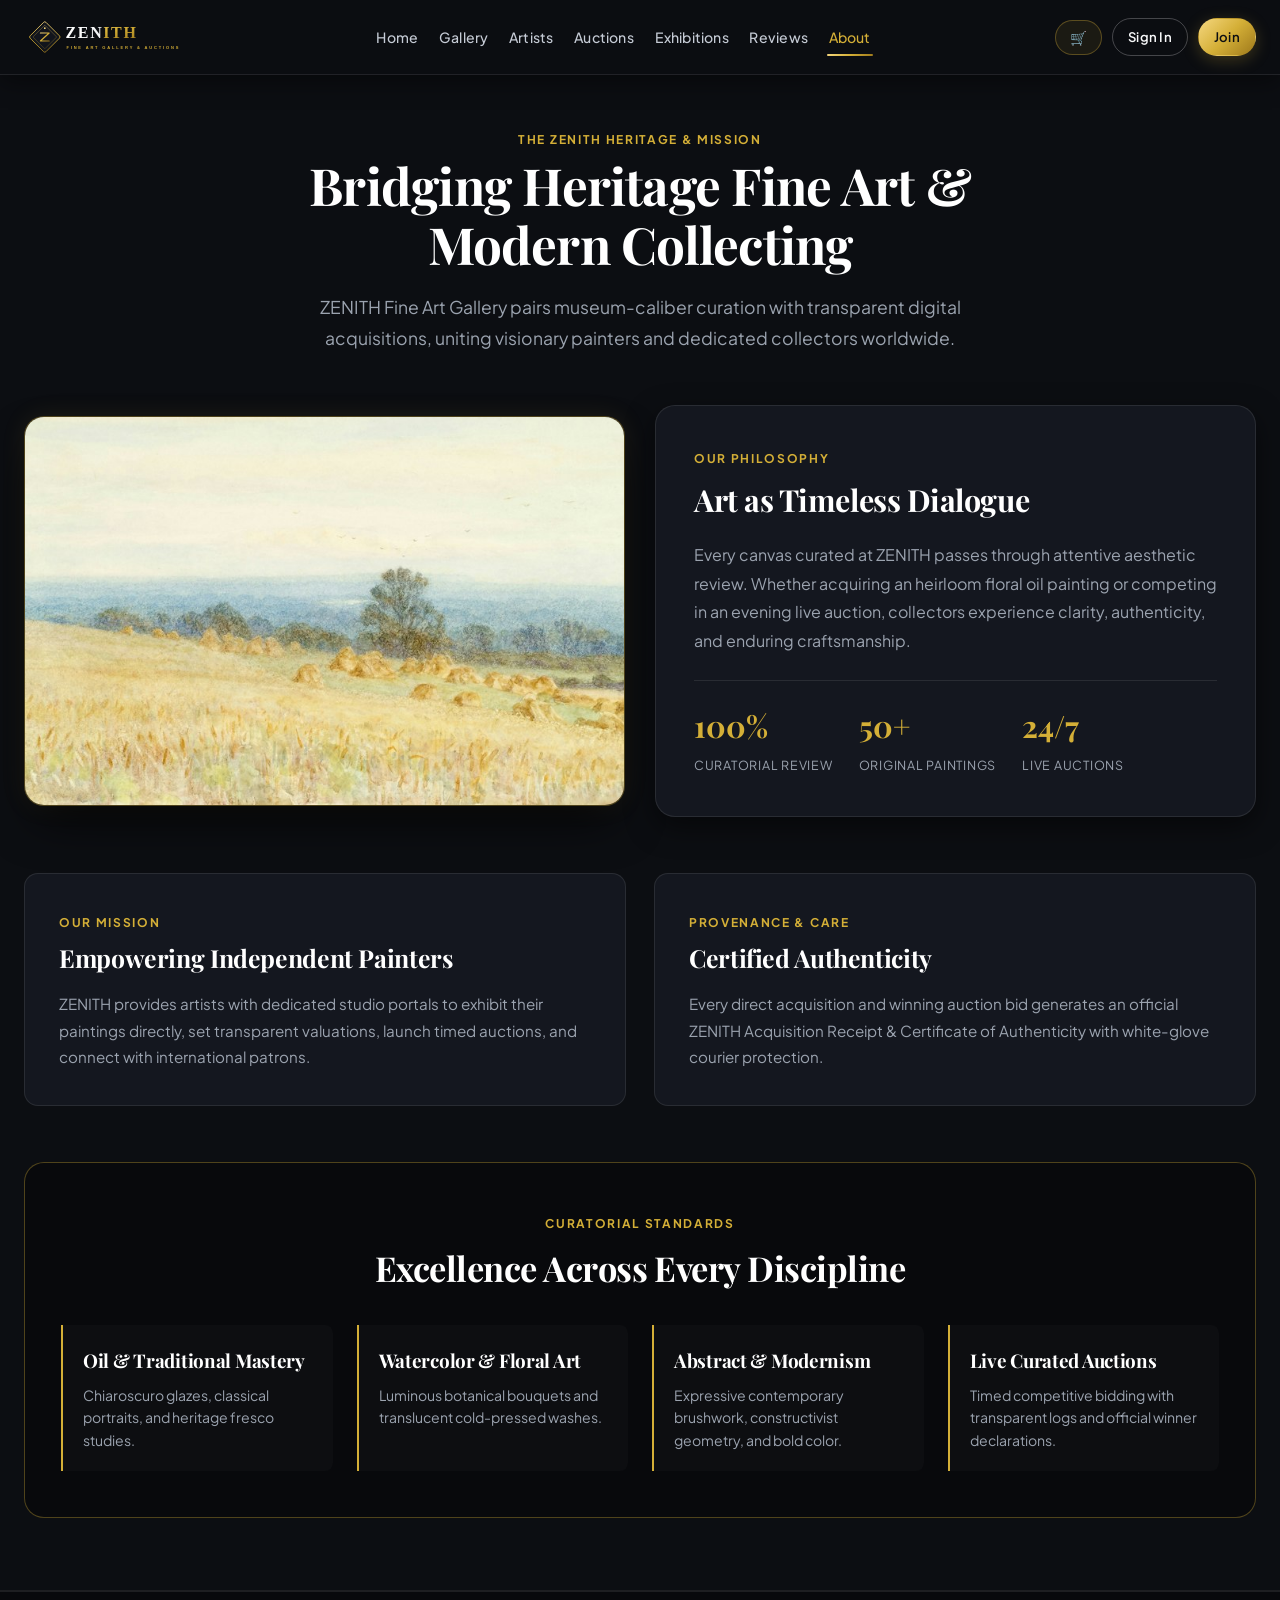
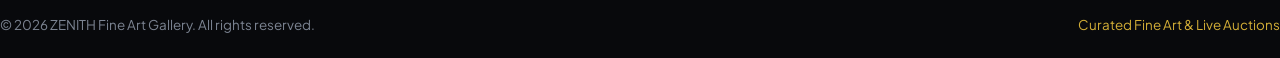
==== commit 49a2fffa: "Updated Zenith Art Gallery UI, artwork images, admin authentication and removed demo sections" ====
--- a/about.html
+++ b/about.html
@@ -3,10 +3,10 @@
 <head>
   <meta charset="UTF-8">
   <meta name="viewport" content="width=device-width, initial-scale=1.0">
-  <title>About ArtLoom — Curated Fine Art Atelier &amp; Gallery</title>
+  <title>About — ZENITH Fine Art Gallery</title>
   <link rel="preconnect" href="https://fonts.googleapis.com">
   <link rel="preconnect" href="https://fonts.gstatic.com" crossorigin>
-  <link href="https://fonts.googleapis.com/css2?family=Cormorant+Garamond:ital,wght@0,400;0,500;0,600;0,700;1,400;1,600&family=Plus+Jakarta+Sans:wght@300;400;500;600;700&display=swap" rel="stylesheet">
+  <link href="https://fonts.googleapis.com/css2?family=Cormorant+Garamond:ital,wght@0,500;0,600;0,700;1,500&family=Playfair+Display:ital,wght@0,500;0,600;0,700;1,400;1,600&family=Plus+Jakarta+Sans:wght@300;400;500;600;700&display=swap" rel="stylesheet">
   <link rel="stylesheet" href="css/style.css">
 </head>
 <body>
@@ -15,168 +15,123 @@
   <header class="site-header">
     <div class="container navbar">
       <a href="index.html" class="brand-logo">
-        <img src="images/logo.svg" alt="ArtLoom Curated Gallery Logo">
+        <img src="images/logo.svg" alt="ZENITH Fine Art Gallery">
       </a>
 
-      <button class="menu-toggle" id="menuToggle" aria-label="Toggle Navigation">☰</button>
+      <button type="button" class="menu-toggle" id="menuToggle" aria-label="Toggle Navigation">☰</button>
 
       <ul class="nav-links" id="navLinks">
         <li><a href="index.html">Home</a></li>
         <li><a href="artworks.html">Gallery</a></li>
         <li><a href="artist-profile.html">Artists</a></li>
         <li><a href="auction.html">Auctions</a></li>
+        <li><a href="exhibitions.html">Exhibitions</a></li>
         <li><a href="reviews.html">Reviews</a></li>
         <li><a href="about.html" class="active">About</a></li>
       </ul>
 
-      <div class="nav-actions" id="navActions">
-        <!-- Injected dynamically via auth.js -->
-      </div>
+      <div class="nav-actions" id="navActions"></div>
     </div>
   </header>
 
   <main class="main-content">
-    <div class="container" style="padding-top: 50px; padding-bottom: 70px;">
-      
-      <!-- Editorial Hero / Header -->
+    <div class="container" style="padding-top: 50px;">
+      <!-- Editorial Header -->
       <div style="max-width: 840px; margin: 0 auto 50px; text-align: center;">
-        <span class="section-subtitle">THE ARTLOM HERITAGE &amp; MISSION</span>
-        <h1 style="font-size: 3.2rem; font-weight: 500; line-height: 1.15; margin-bottom: 20px; color: var(--primary);">
-          A Sanctuary for Masterpieces &amp; Discriminating Collectors
+        <span class="section-subtitle">THE ZENITH HERITAGE &amp; MISSION</span>
+        <h1 style="font-size: clamp(2.2rem, 4vw, 3.2rem); line-height: 1.15; margin-bottom: 18px; color: #ffffff;">
+          Bridging Heritage Fine Art &amp; Modern Collecting
         </h1>
-        <p style="font-size: 1.15rem; line-height: 1.8; color: var(--text-muted); max-width: 720px; margin: 0 auto;">
-          ArtLoom bridges the hallowed traditions of classic European saloons and contemporary fine arts curation, providing artists a dignified stage and collectors an uncompromised acquisition salon.
+        <p style="font-size: 1.1rem; line-height: 1.8; color: var(--text-muted); max-width: 720px; margin: 0 auto;">
+          ZENITH Fine Art Gallery pairs museum-caliber curation with transparent digital acquisitions, uniting visionary painters and dedicated collectors worldwide.
         </p>
       </div>
 
-      <!-- Feature Visual Editorial Banner -->
-      <div style="display: grid; grid-template-columns: 1.2fr 0.8fr; gap: 30px; margin-bottom: 60px; align-items: center;">
-        <div style="border-radius: var(--radius-md); overflow: hidden; border: 1px solid var(--border-color); box-shadow: var(--shadow-md); max-height: 420px; background: #000;">
-          <img src="images/artworks/artwork-1.svg" alt="Curated Artwork Heritage" style="width: 100%; height: 100%; object-fit: cover;">
+      <!-- Feature Editorial Banner -->
+      <div style="display: grid; grid-template-columns: repeat(auto-fit, minmax(300px, 1fr)); gap: 30px; margin-bottom: 56px; align-items: center;">
+        <div style="border-radius: var(--radius-lg); overflow: hidden; border: 1px solid var(--border-gold); box-shadow: var(--shadow-xl); height: 390px; background: #08090c;">
+          <img src="assets/images/oil-golden-wheatfield.jpg" alt="Sunlit oil landscape painting at ZENITH Fine Art Gallery" style="width: 100%; height: 100%; object-fit: cover;">
         </div>
-        <div style="background: var(--surface-cream); border: 1px solid var(--border-color); border-radius: var(--radius-md); padding: 40px; box-shadow: var(--shadow-sm);">
-          <span class="section-subtitle" style="margin-bottom: 8px;">OUR PHILOSOPHY</span>
-          <h2 style="font-size: 1.85rem; margin-bottom: 16px; color: var(--primary);">Art as Timeless Dialogue</h2>
-          <p style="color: var(--text-main); line-height: 1.8; margin-bottom: 20px;">
-            True art transcends fleeting trends. It awakens contemplation, preserves cultural resonance, and ennobles the spaces it inhabits. Every painting, sculpture, and photograph represented in our collection passes through rigorous aesthetic appraisal.
+        <div style="background: var(--surface-card); border: 1px solid var(--border); border-radius: var(--radius-lg); padding: 38px; box-shadow: var(--shadow-md);">
+          <span class="section-subtitle">OUR PHILOSOPHY</span>
+          <h2 style="font-size: 1.9rem; margin-bottom: 16px; color: #ffffff;">Art as Timeless Dialogue</h2>
+          <p style="color: var(--text-muted); line-height: 1.8; margin-bottom: 24px;">
+            Every canvas curated at ZENITH passes through attentive aesthetic review. Whether acquiring an heirloom floral oil painting or competing in an evening live auction, collectors experience clarity, authenticity, and enduring craftsmanship.
           </p>
-          <div style="display: flex; gap: 24px; border-top: 1px solid var(--border-color); pt: 20px; padding-top: 20px;">
+          <div style="display: flex; gap: 26px; border-top: 1px solid var(--border); padding-top: 20px; flex-wrap: wrap;">
             <div>
-              <strong style="font-family: var(--font-serif); font-size: 2rem; color: var(--accent); display: block;">100%</strong>
-              <span style="font-size: 0.85rem; color: var(--text-muted); text-transform: uppercase; letter-spacing: 0.05em;">Curatorial Review</span>
+              <strong style="font-family: var(--font-serif); font-size: 1.9rem; color: var(--gold-primary); display: block;">100%</strong>
+              <span style="font-size: 0.78rem; color: var(--text-muted); text-transform: uppercase; letter-spacing: 0.06em;">Curatorial Review</span>
             </div>
             <div>
-              <strong style="font-family: var(--font-serif); font-size: 2rem; color: var(--accent); display: block;">50+</strong>
-              <span style="font-size: 0.85rem; color: var(--text-muted); text-transform: uppercase; letter-spacing: 0.05em;">Original Works</span>
+              <strong style="font-family: var(--font-serif); font-size: 1.9rem; color: var(--gold-primary); display: block;">50+</strong>
+              <span style="font-size: 0.78rem; color: var(--text-muted); text-transform: uppercase; letter-spacing: 0.06em;">Original Paintings</span>
             </div>
             <div>
-              <strong style="font-family: var(--font-serif); font-size: 2rem; color: var(--accent); display: block;">24/7</strong>
-              <span style="font-size: 0.85rem; color: var(--text-muted); text-transform: uppercase; letter-spacing: 0.05em;">Live Auctions</span>
+              <strong style="font-family: var(--font-serif); font-size: 1.9rem; color: var(--gold-primary); display: block;">24/7</strong>
+              <span style="font-size: 0.78rem; color: var(--text-muted); text-transform: uppercase; letter-spacing: 0.06em;">Live Auctions</span>
             </div>
           </div>
         </div>
       </div>
 
-      <!-- Problem Statement & Solution -->
-      <div style="display: grid; grid-template-columns: repeat(auto-fit, minmax(320px, 1fr)); gap: 30px; margin-bottom: 60px;">
-        <div style="background-color: var(--surface); border: 1px solid var(--border-color); border-radius: var(--radius-md); padding: 36px; box-shadow: var(--shadow-sm);">
-          <div style="width: 44px; height: 44px; border-radius: 50%; background: var(--surface-cream); border: 1px solid var(--border-color); display: flex; align-items: center; justify-content: center; font-size: 1.3rem; margin-bottom: 18px; color: var(--accent);">
-            🏛️
-          </div>
-          <span class="section-subtitle" style="margin-bottom: 6px;">THE CHALLENGE</span>
-          <h2 style="font-size: 1.5rem; font-weight: 600; margin-bottom: 14px; color: var(--primary);">The Problem Statement</h2>
+      <!-- Mission & Provenance -->
+      <div style="display: grid; grid-template-columns: repeat(auto-fit, minmax(310px, 1fr)); gap: 28px; margin-bottom: 56px;">
+        <div style="background: var(--surface-card); border: 1px solid var(--border); border-radius: var(--radius-md); padding: 34px;">
+          <span class="section-subtitle">OUR MISSION</span>
+          <h2 style="font-size: 1.55rem; margin-bottom: 12px; color: #ffffff;">Empowering Independent Painters</h2>
           <p style="color: var(--text-muted); line-height: 1.75; font-size: 0.95rem;">
-            Traditional art commerce often restricts emerging independent creators due to prohibitive intermediary gallery commissions, lack of transparent provenance, and opaque auction mechanisms. Collectors conversely struggle to discover genuine artworks across varied disciplines with verifiable pricing and trustworthy acquisition channels.
+            ZENITH provides artists with dedicated studio portals to exhibit their paintings directly, set transparent valuations, launch timed auctions, and connect with international patrons.
           </p>
         </div>
 
-        <div style="background-color: var(--surface); border: 1px solid var(--border-color); border-radius: var(--radius-md); padding: 36px; box-shadow: var(--shadow-sm);">
-          <div style="width: 44px; height: 44px; border-radius: 50%; background: var(--surface-cream); border: 1px solid var(--border-color); display: flex; align-items: center; justify-content: center; font-size: 1.3rem; margin-bottom: 18px; color: var(--accent);">
-            ✨
-          </div>
-          <span class="section-subtitle" style="margin-bottom: 6px;">THE INNOVATION</span>
-          <h2 style="font-size: 1.5rem; font-weight: 600; margin-bottom: 14px; color: var(--primary);">The ArtLoom Solution</h2>
+        <div style="background: var(--surface-card); border: 1px solid var(--border); border-radius: var(--radius-md); padding: 34px;">
+          <span class="section-subtitle">PROVENANCE &amp; CARE</span>
+          <h2 style="font-size: 1.55rem; margin-bottom: 12px; color: #ffffff;">Certified Authenticity</h2>
           <p style="color: var(--text-muted); line-height: 1.75; font-size: 0.95rem;">
-            ArtLoom provides a dignified, curated online atelier where artists manage their portfolios directly, collectors acquire pieces seamlessly or participate in competitive auctions with instant notifications, and administrators maintain catalog authenticity. Built with robust vanilla architecture for frictionless clientside experience.
+            Every direct acquisition and winning auction bid generates an official ZENITH Acquisition Receipt &amp; Certificate of Authenticity with white-glove courier protection.
           </p>
         </div>
       </div>
 
-      <!-- Gallery Pillars -->
-      <div style="background: var(--surface-dark); color: #fff; border-radius: var(--radius-md); padding: 50px 40px; text-align: center; border: 1px solid rgba(176,141,87,0.25);">
-        <span class="section-subtitle" style="color: var(--accent); margin-bottom: 12px;">CURATORIAL STANDARDS</span>
-        <h2 style="font-size: 2.2rem; font-weight: 500; color: #fff; margin-bottom: 24px;">Excellence Across Every Medium</h2>
-        <div style="display: grid; grid-template-columns: repeat(auto-fit, minmax(220px, 1fr)); gap: 30px; text-align: left; margin-top: 30px;">
-          <div style="padding: 20px; border-left: 2px solid var(--accent); background: rgba(255,255,255,0.03);">
-            <h3 style="font-size: 1.2rem; color: #fff; margin-bottom: 8px;">Oil &amp; Renaissance Studies</h3>
-            <p style="color: #c5beae; font-size: 0.9rem; line-height: 1.6;">Chiaroscuro depth, classical pigments, and timeless figurative composition.</p>
+      <!-- Curatorial Standards -->
+      <div style="background: var(--bg-black); border: 1px solid var(--border-gold); border-radius: var(--radius-lg); padding: 46px 36px; text-align: center;">
+        <span class="section-subtitle">CURATORIAL STANDARDS</span>
+        <h2 style="font-size: 2.15rem; color: #ffffff; margin-bottom: 28px;">Excellence Across Every Discipline</h2>
+        <div style="display: grid; grid-template-columns: repeat(auto-fit, minmax(220px, 1fr)); gap: 24px; text-align: left;">
+          <div style="padding: 20px; border-left: 2px solid var(--gold-primary); background: rgba(255,255,255,0.02); border-radius: 0 8px 8px 0;">
+            <h3 style="font-size: 1.18rem; color: #ffffff; margin-bottom: 8px;">Oil &amp; Traditional Mastery</h3>
+            <p style="color: var(--text-muted); font-size: 0.88rem; line-height: 1.6;">Chiaroscuro glazes, classical portraits, and heritage fresco studies.</p>
           </div>
-          <div style="padding: 20px; border-left: 2px solid var(--accent); background: rgba(255,255,255,0.03);">
-            <h3 style="font-size: 1.2rem; color: #fff; margin-bottom: 8px;">Sculpture &amp; Bronze</h3>
-            <p style="color: #c5beae; font-size: 0.9rem; line-height: 1.6;">Tactile Carrara marbles, cast bronze patinas, and three-dimensional forms.</p>
+          <div style="padding: 20px; border-left: 2px solid var(--gold-primary); background: rgba(255,255,255,0.02); border-radius: 0 8px 8px 0;">
+            <h3 style="font-size: 1.18rem; color: #ffffff; margin-bottom: 8px;">Watercolor &amp; Floral Art</h3>
+            <p style="color: var(--text-muted); font-size: 0.88rem; line-height: 1.6;">Luminous botanical bouquets and translucent cold-pressed washes.</p>
           </div>
-          <div style="padding: 20px; border-left: 2px solid var(--accent); background: rgba(255,255,255,0.03);">
-            <h3 style="font-size: 1.2rem; color: #fff; margin-bottom: 8px;">Modernism &amp; Abstracts</h3>
-            <p style="color: #c5beae; font-size: 0.9rem; line-height: 1.6;">Bold constructivism, geometric harmony, and evocative chromodynamics.</p>
+          <div style="padding: 20px; border-left: 2px solid var(--gold-primary); background: rgba(255,255,255,0.02); border-radius: 0 8px 8px 0;">
+            <h3 style="font-size: 1.18rem; color: #ffffff; margin-bottom: 8px;">Abstract &amp; Modernism</h3>
+            <p style="color: var(--text-muted); font-size: 0.88rem; line-height: 1.6;">Expressive contemporary brushwork, constructivist geometry, and bold color.</p>
           </div>
-          <div style="padding: 20px; border-left: 2px solid var(--accent); background: rgba(255,255,255,0.03);">
-            <h3 style="font-size: 1.2rem; color: #fff; margin-bottom: 8px;">Live Curated Salons</h3>
-            <p style="color: #c5beae; font-size: 0.9rem; line-height: 1.6;">Competitive timed acquisitions with transparent bidder verification and logs.</p>
+          <div style="padding: 20px; border-left: 2px solid var(--gold-primary); background: rgba(255,255,255,0.02); border-radius: 0 8px 8px 0;">
+            <h3 style="font-size: 1.18rem; color: #ffffff; margin-bottom: 8px;">Live Curated Auctions</h3>
+            <p style="color: var(--text-muted); font-size: 0.88rem; line-height: 1.6;">Timed competitive bidding with transparent logs and official winner declarations.</p>
           </div>
         </div>
       </div>
-
     </div>
   </main>
 
   <!-- Footer -->
   <footer class="site-footer">
-    <div class="container footer-grid">
-      <div class="footer-brand">
-        <a href="index.html" class="brand-logo" style="margin-bottom: 16px; display: inline-block;">
-          <img src="images/logo.svg" alt="ArtLoom Curated Fine Art Gallery">
-        </a>
-        <p>A distinguished online atelier curating authentic original paintings, sculptures, and live auctions for collectors worldwide.</p>
-      </div>
-
-      <div class="footer-col">
-        <h4>The Collection</h4>
-        <ul class="footer-links">
-          <li><a href="artworks.html">Curated Gallery</a></li>
-          <li><a href="artworks.html?type=sale">Direct Acquisitions</a></li>
-          <li><a href="auction.html">Live Evening Auctions</a></li>
-          <li><a href="artist-profile.html">Master Artists</a></li>
-        </ul>
-      </div>
-
-      <div class="footer-col">
-        <h4>Salons &amp; Critique</h4>
-        <ul class="footer-links">
-          <li><a href="reviews.html">Collector Critiques</a></li>
-          <li><a href="about.html">About ArtLoom</a></li>
-          <li><a href="favorites.html">Saved Wishlist</a></li>
-          <li><a href="purchases.html">Acquisition Ledger</a></li>
-        </ul>
-      </div>
-
-      <div class="footer-col">
-        <h4>Atelier Access</h4>
-        <ul class="footer-links">
-          <li><a href="login.html">Sign In to Salon</a></li>
-          <li><a href="signup.html">Register Account</a></li>
-          <li><a href="admin-dashboard.html">Curator Portal</a></li>
-        </ul>
-      </div>
-    </div>
-
     <div class="container footer-bottom">
-      <div>&copy; 2026 ArtLoom Online Art Gallery. All rights reserved.</div>
-      <div style="color: var(--accent);">SDC Project Review-1 • Academic Demonstration</div>
+      <div>&copy; 2026 ZENITH Fine Art Gallery. All rights reserved.</div>
+      <div style="color: var(--gold-primary);">Curated Fine Art &amp; Live Auctions</div>
     </div>
   </footer>
 
   <!-- Scripts -->
+  <script src="js/config.local.js"></script>
   <script src="js/storage.js"></script>
   <script src="js/auth.js"></script>
+  <script src="js/cart.js"></script>
 </body>
 </html>
--- a/css/style.css
+++ b/css/style.css
@@ -1,88 +1,96 @@
 /**
- * style.css - Premium Art Gallery Stylesheet for ArtLoom
- * SDC Project Review-1
- * Visual Identity: Ivory + Charcoal + Antique Gold + Warm Beige + Subtle Green
- * Strictly pure CSS3 (CSS Grid & Flexbox) with zero external frameworks
+ * style.css - ZENITH Fine Art Gallery & Auction House Stylesheet
+ * Visual Identity: Obsidian Black, Dark Glass & Champagne Gold
+ * Pure CSS3 (CSS Grid & Flexbox) with zero external CSS frameworks
  */
 
-@import url('https://fonts.googleapis.com/css2?family=Cormorant+Garamond:ital,wght@0,400;0,500;0,600;0,700;1,400;1,600&family=Plus+Jakarta+Sans:wght@300;400;500;600;700&display=swap');
+@import url('https://fonts.googleapis.com/css2?family=Cormorant+Garamond:ital,wght@0,500;0,600;0,700;1,500&family=Playfair+Display:ital,wght@0,500;0,600;0,700;1,400;1,600&family=Plus+Jakarta+Sans:wght@300;400;500;600;700&display=swap');
 
 /* ==========================================================================
-   1. CSS Variables & Design Tokens (Classic Art Gallery Palette)
+   1. CSS Variables & Design Tokens (Obsidian & Champagne Gold Palette)
    ========================================================================== */
 :root {
-  /* Typography Tokens */
-  --font-serif: 'Cormorant Garamond', 'Playfair Display', Georgia, serif;
+  --font-serif: 'Playfair Display', 'Cormorant Garamond', Georgia, serif;
   --font-sans: 'Plus Jakarta Sans', -apple-system, BlinkMacSystemFont, "Segoe UI", Roboto, sans-serif;
 
-  /* 1. Ivory / Warm Cream (Main page backgrounds & delicate surfaces) */
-  --bg: #F7F3EC;
-  --bg-cream: #FAF7F2;
-  --surface: #FFFFFF;
-  --surface-alt: #F1ECE3;
-  --surface-cream: #FAF6EE;
-  
-  /* 2. Deep Charcoal (Headings, primary text, prominent dark elements) */
-  --text-main: #242424;
-  --text-heading: #1C1C1C;
-  --text-muted: #6B6258;
-  --text-light: #948B80;
-  --text-inverse: #F7F3EC;
-  
-  --charcoal: #242424;
-  --charcoal-deep: #1A1A1A;
-  --charcoal-light: #33302D;
-  --primary: #242424;
-  --primary-light: #33302D;
-
-  /* 3. Antique Gold (Main accent color, buttons, active nav, highlights, borders) */
-  --accent: #B08D57;
-  --accent-hover: #967440;
-  --accent-dark: #7A5C2B;
-  --accent-light: #F6EFE5;
-  --accent-border: #DBC5A6;
-  
-  /* 4. Warm Beige (Secondary backgrounds, cards, subtle sections, borders) */
-  --warm-beige: #E8DED0;
-  --border: #E2D9CC;
-  --border-subtle: #ECE5DA;
-  --border-focus: #B08D57;
-
-  /* 5. Subtle Muted Green (Success states, FOR SALE status, positive indicators) */
-  --success: #527A65;
-  --success-bg: #EDF3F0;
-  --success-border: #C4D9CD;
-  --muted-green: #527A65;
-
-  /* Muted Danger / Warning (Restrained Classic Gallery Tones, Not Neon) */
-  --danger: #9B3D3D;
-  --danger-bg: #F9EFEF;
-  --danger-border: #E5C3C3;
-  
-  --warning: #B08D57;
-  --warning-bg: #F9F4EB;
-  --warning-border: #EBD9C0;
-  
-  --info: #4A6375;
-  --info-bg: #EEF2F5;
-  --info-border: #C8D4DC;
-
-  /* Elevation Shadows (Ultra subtle, soft, gallery exhibition diffused) */
-  --shadow-sm: 0 1px 3px rgba(36, 36, 36, 0.04), 0 1px 2px rgba(36, 36, 36, 0.02);
-  --shadow-md: 0 4px 12px rgba(36, 36, 36, 0.06), 0 1px 4px rgba(36, 36, 36, 0.03);
-  --shadow-lg: 0 10px 24px rgba(36, 36, 36, 0.08), 0 2px 6px rgba(36, 36, 36, 0.03);
-  --shadow-xl: 0 18px 36px rgba(36, 36, 36, 0.10), 0 4px 10px rgba(36, 36, 36, 0.04);
-
-  /* Subtle Radii (Restrained, elegant, non-childish) */
-  --radius-sm: 4px;
-  --radius-md: 6px;
-  --radius-lg: 8px;
+  /* Core Dark Gallery Surfaces */
+  --bg-main: #0c0e12;
+  --bg: #0c0e12;
+  --bg-black: #08090c;
+  --bg-cream: #12151c;
+  --surface: #131720;
+  --surface-card: rgba(22, 26, 34, 0.88);
+  --surface-card-hover: rgba(30, 35, 46, 0.96);
+  --surface-alt: #161b24;
+  --surface-cream: #141821;
+  --surface-dark: #08090c;
+  --bg-input: #10131a;
+
+  /* Champagne Gold Accent Palette */
+  --gold-primary: #d4af37;
+  --gold-light: #f3cf65;
+  --gold-dark: #aa851c;
+  --gold-gradient: linear-gradient(135deg, #f5d77f 0%, #d4af37 50%, #9e791b 100%);
+
+  --accent: #d4af37;
+  --accent-hover: #e5c158;
+  --accent-dark: #f3cf65;
+  --accent-light: rgba(212, 175, 55, 0.14);
+  --accent-border: rgba(212, 175, 55, 0.38);
+
+  /* Typography Colors */
+  --text-main: #e5e7eb;
+  --text-heading: #f8f9fa;
+  --text-muted: #9ba3af;
+  --text-light: #6b7280;
+  --text-inverse: #0c0e12;
+
+  --primary: #d4af37;
+  --primary-light: #f3cf65;
+  --charcoal: #161b24;
+  --charcoal-deep: #08090c;
+  --charcoal-light: #222834;
+
+  /* Borders */
+  --border: rgba(255, 255, 255, 0.09);
+  --border-color: rgba(255, 255, 255, 0.09);
+  --border-subtle: rgba(255, 255, 255, 0.06);
+  --border-gold: rgba(212, 175, 55, 0.35);
+  --border-focus: #d4af37;
+
+  /* Semantic Status Colors (Dark Gallery Balanced) */
+  --success: #34d399;
+  --success-bg: rgba(16, 185, 129, 0.13);
+  --success-border: rgba(52, 211, 153, 0.32);
+
+  --danger: #f87171;
+  --danger-bg: rgba(239, 68, 68, 0.14);
+  --danger-border: rgba(248, 113, 113, 0.35);
+
+  --warning: #fbbf24;
+  --warning-bg: rgba(212, 175, 55, 0.15);
+  --warning-border: rgba(212, 175, 55, 0.35);
+
+  --info: #60a5fa;
+  --info-bg: rgba(59, 130, 246, 0.14);
+  --info-border: rgba(96, 165, 250, 0.32);
+
+  /* Elevation & Glow */
+  --shadow-sm: 0 4px 14px rgba(0, 0, 0, 0.35);
+  --shadow-md: 0 10px 28px rgba(0, 0, 0, 0.5);
+  --shadow-lg: 0 18px 40px -10px rgba(0, 0, 0, 0.7);
+  --shadow-xl: 0 22px 48px -12px rgba(0, 0, 0, 0.82), 0 0 24px rgba(212, 175, 55, 0.10);
+
+  /* Radii */
+  --radius-sm: 8px;
+  --radius-md: 14px;
+  --radius-lg: 20px;
   --radius-full: 9999px;
 
   /* Transitions */
   --transition-fast: 0.2s cubic-bezier(0.16, 1, 0.3, 1);
-  --transition-normal: 0.3s cubic-bezier(0.16, 1, 0.3, 1);
-  --transition-smooth: 0.5s cubic-bezier(0.25, 1, 0.5, 1);
+  --transition-normal: 0.32s cubic-bezier(0.16, 1, 0.3, 1);
+  --transition-smooth: 0.55s cubic-bezier(0.16, 1, 0.3, 1);
 }
 
 /* ==========================================================================
@@ -97,39 +105,41 @@
 html {
   font-size: 16px;
   scroll-behavior: smooth;
-  background-color: var(--bg);
+  background-color: var(--bg-main);
+  color-scheme: dark;
 }
 
 body {
-  font-family: 'Plus Jakarta Sans', -apple-system, BlinkMacSystemFont, "Segoe UI", Roboto, "Helvetica Neue", Arial, sans-serif;
-  background-color: var(--bg);
+  font-family: var(--font-sans);
+  background-color: var(--bg-main);
   color: var(--text-main);
   line-height: 1.65;
   min-height: 100vh;
   display: flex;
   flex-direction: column;
+  overflow-x: hidden;
   -webkit-font-smoothing: antialiased;
   -moz-osx-font-smoothing: grayscale;
 }
 
-/* Serif Headings for Sophisticated Art Gallery Aesthetic */
 h1, h2, h3, h4, h5, h6,
+.font-serif,
 .section-title,
 .hero-content h1,
 .artwork-title,
 .dashboard-greeting h1,
 .details-info h1,
 .auth-header h2 {
-  font-family: 'Cormorant Garamond', 'Playfair Display', Georgia, 'Times New Roman', serif;
+  font-family: var(--font-serif);
   color: var(--text-heading);
-  letter-spacing: -0.01em;
+  letter-spacing: -0.015em;
   font-weight: 700;
 }
 
 a {
   color: inherit;
   text-decoration: none;
-  transition: all var(--transition-fast);
+  transition: color var(--transition-fast), opacity var(--transition-fast), transform var(--transition-fast);
 }
 
 img {
@@ -139,51 +149,85 @@
 }
 
 button, input, select, textarea {
-  font-family: 'Plus Jakarta Sans', -apple-system, BlinkMacSystemFont, sans-serif;
+  font-family: var(--font-sans);
   font-size: 0.95rem;
 }
 
-/* Container */
+code {
+  color: var(--gold-light);
+  background: rgba(212, 175, 55, 0.1);
+  padding: 2px 6px;
+  border-radius: 4px;
+  font-size: 0.85em;
+}
+
 .container {
   width: 100%;
-  max-width: 1240px;
+  max-width: 1280px;
   margin: 0 auto;
-  padding: 0 28px;
+  padding: 0 24px;
 }
 
 .main-content {
   flex: 1 0 auto;
-  padding-bottom: 70px;
+  padding-bottom: 72px;
+}
+
+/* Text & Surface Utilities */
+.text-gold {
+  color: var(--gold-primary) !important;
+}
+
+.text-gold-gradient {
+  background: var(--gold-gradient);
+  -webkit-background-clip: text;
+  background-clip: text;
+  -webkit-text-fill-color: transparent;
+}
+
+.text-muted {
+  color: var(--text-muted) !important;
+}
+
+.bg-dark-glass {
+  background: var(--surface-card);
+  backdrop-filter: blur(16px);
+  -webkit-backdrop-filter: blur(16px);
+  border: 1px solid var(--border);
 }
 
 /* ==========================================================================
-   3. Header & Navigation (Ivory & Antique Gold Gallery Header)
+   3. Header & Navigation (Obsidian Glass & Champagne Gold)
    ========================================================================== */
 .site-header {
-  background-color: #FFFFFF;
+  background: rgba(12, 14, 18, 0.92);
+  backdrop-filter: blur(16px);
+  -webkit-backdrop-filter: blur(16px);
   border-bottom: 1px solid var(--border);
   position: sticky;
   top: 0;
   z-index: 1000;
-  box-shadow: 0 2px 10px rgba(36, 36, 36, 0.03);
-  transition: background-color var(--transition-fast);
+  box-shadow: 0 6px 24px rgba(0, 0, 0, 0.45);
 }
 
 .navbar {
   display: flex;
   justify-content: space-between;
   align-items: center;
-  height: 80px;
+  min-height: 74px;
+  gap: 12px;
+  position: relative;
 }
 
 .brand-logo {
-  display: flex;
-  align-items: center;
-  gap: 12px;
+  display: inline-flex;
+  align-items: center;
+  gap: 8px;
+  flex-shrink: 0;
 }
 
 .brand-logo img {
-  height: 48px;
+  height: 40px;
   width: auto;
   transition: transform var(--transition-fast);
 }
@@ -195,28 +239,24 @@
 .nav-links {
   display: flex;
   align-items: center;
-  gap: 32px;
+  gap: clamp(12px, 1.3vw, 20px);
   list-style: none;
+  margin: 0;
 }
 
 .nav-links a {
-  font-family: 'Plus Jakarta Sans', sans-serif;
   font-weight: 500;
-  color: var(--text-muted);
-  font-size: 0.92rem;
-  letter-spacing: 0.03em;
-  padding: 10px 4px;
+  color: #c5cbd5;
+  font-size: 0.88rem;
+  letter-spacing: 0.015em;
+  padding: 8px 2px;
   position: relative;
-  transition: color var(--transition-fast);
-}
-
-.nav-links a:hover {
-  color: var(--accent);
-}
-
+  white-space: nowrap;
+}
+
+.nav-links a:hover,
 .nav-links a.active {
-  color: var(--charcoal);
-  font-weight: 600;
+  color: var(--gold-primary);
 }
 
 .nav-links a.active::after {
@@ -226,472 +266,551 @@
   left: 0;
   right: 0;
   height: 2px;
-  background-color: var(--accent);
-  border-radius: 1px;
+  background: var(--gold-gradient);
+  border-radius: 2px;
 }
 
 .nav-actions {
   display: flex;
   align-items: center;
-  gap: 14px;
+  gap: 10px;
+  flex-shrink: 0;
+}
+
+.cart-trigger-btn {
+  position: relative;
+  display: inline-flex;
+  align-items: center;
+  justify-content: center;
+  gap: 6px;
+  padding: 8px 14px;
+  border-radius: var(--radius-full);
+  border: 1px solid var(--border-gold);
+  background: rgba(212, 175, 55, 0.08);
+  color: var(--gold-primary);
+  cursor: pointer;
+  font-weight: 600;
+  font-size: 0.86rem;
+  transition: all var(--transition-fast);
+}
+
+.cart-trigger-btn:hover {
+  background: var(--gold-primary);
+  color: #0c0e12;
+  transform: translateY(-1px);
+}
+
+.cart-count-badge {
+  display: inline-flex;
+  align-items: center;
+  justify-content: center;
+  min-width: 20px;
+  height: 20px;
+  padding: 0 5px;
+  border-radius: var(--radius-full);
+  background: #ef4444;
+  color: #ffffff;
+  font-size: 0.72rem;
+  font-weight: 700;
+}
+
+.cart-count-badge.is-empty {
+  display: none;
 }
 
 .user-badge-pill {
   display: flex;
   align-items: center;
-  gap: 10px;
-  padding: 5px 14px 5px 6px;
+  gap: 8px;
+  padding: 4px 12px 4px 5px;
   background-color: var(--surface-alt);
   border-radius: var(--radius-full);
   border: 1px solid var(--border);
-  font-size: 0.86rem;
+  font-size: 0.84rem;
   font-weight: 600;
-  color: var(--text-main);
+  color: var(--text-heading);
 }
 
 .user-avatar-sm {
-  width: 32px;
-  height: 32px;
+  width: 30px;
+  height: 30px;
   border-radius: 50%;
   object-fit: cover;
-  border: 1px solid var(--accent);
+  border: 1px solid var(--gold-primary);
+  background: var(--bg-black);
 }
 
 .role-tag {
-  font-size: 0.70rem;
+  font-size: 0.68rem;
   text-transform: uppercase;
   letter-spacing: 0.08em;
   padding: 2px 8px;
-  border-radius: var(--radius-sm);
+  border-radius: var(--radius-full);
   font-weight: 700;
 }
-.role-tag.role-admin, .role-tag.role-Admin { 
-  background-color: #242424; 
-  color: #F7F3EC; 
-  border: 1px solid var(--accent);
-}
-.role-tag.role-artist, .role-tag.role-Artist { 
-  background-color: var(--accent-light); 
-  color: var(--accent-dark); 
-  border: 1px solid var(--accent-border);
-}
-.role-tag.role-user, .role-tag.role-User { 
-  background-color: var(--success-bg); 
-  color: var(--success); 
+
+.role-tag.role-admin, .role-tag.role-Admin {
+  background: rgba(248, 113, 113, 0.16);
+  color: #fca5a5;
+  border: 1px solid rgba(248, 113, 113, 0.38);
+}
+
+.role-tag.role-artist, .role-tag.role-Artist {
+  background: var(--accent-light);
+  color: var(--gold-light);
+  border: 1px solid var(--border-gold);
+}
+
+.role-tag.role-user, .role-tag.role-User {
+  background: var(--success-bg);
+  color: var(--success);
   border: 1px solid var(--success-border);
 }
 
-/* Mobile nav toggle */
 .menu-toggle {
   display: none;
-  background: none;
+  background: var(--surface-alt);
   border: 1px solid var(--border);
   border-radius: var(--radius-sm);
-  padding: 6px 12px;
-  font-size: 1.3rem;
+  padding: 7px 12px;
+  font-size: 1.25rem;
   cursor: pointer;
-  color: var(--text-main);
+  color: var(--text-heading);
 }
 
 /* ==========================================================================
-   4. Buttons & Badges (Classic Antique Gold & Charcoal Styling)
+   4. Buttons & Badges
    ========================================================================== */
 .btn {
   display: inline-flex;
   align-items: center;
   justify-content: center;
   gap: 8px;
-  padding: 11px 24px;
-  font-size: 0.92rem;
+  padding: 10px 22px;
+  font-size: 0.9rem;
   font-weight: 600;
-  letter-spacing: 0.03em;
-  border-radius: var(--radius-sm);
+  letter-spacing: 0.02em;
+  border-radius: var(--radius-full);
   border: 1px solid transparent;
   cursor: pointer;
-  transition: all var(--transition-normal);
+  transition: all var(--transition-fast);
   text-align: center;
   white-space: nowrap;
 }
 
-/* Primary Button: Antique Gold */
-.btn-primary {
-  background-color: var(--accent);
-  color: #FFFFFF;
-  border-color: var(--accent);
-}
-.btn-primary:hover {
-  background-color: var(--accent-hover);
-  border-color: var(--accent-hover);
+.btn-primary,
+.btn-accent,
+.btn-gold {
+  background: var(--gold-gradient);
+  color: #0c0e12;
+  border-color: transparent;
+  box-shadow: 0 4px 16px rgba(212, 175, 55, 0.25);
+}
+
+.btn-primary:hover,
+.btn-accent:hover,
+.btn-gold:hover {
+  background: linear-gradient(135deg, #ffea9f 0%, #e5c158 50%, #b89228 100%);
+  color: #08090c;
+  transform: translateY(-2px);
+  box-shadow: 0 8px 22px rgba(212, 175, 55, 0.38);
+}
+
+.btn-outline {
+  background: transparent;
+  border-color: rgba(255, 255, 255, 0.24);
+  color: var(--text-heading);
+}
+
+.btn-outline:hover {
+  background: rgba(255, 255, 255, 0.1);
+  border-color: #ffffff;
+  color: #ffffff;
   transform: translateY(-1px);
-  box-shadow: var(--shadow-md);
-}
-
-/* Accent Button: Antique Gold (Synonymous with Primary) */
-.btn-accent {
-  background-color: var(--accent);
-  color: #FFFFFF;
-  border-color: var(--accent);
-}
-.btn-accent:hover {
-  background-color: var(--accent-hover);
-  border-color: var(--accent-hover);
+}
+
+.btn-outline-accent,
+.btn-outline-gold {
+  background: transparent;
+  border-color: var(--gold-primary);
+  color: var(--gold-primary);
+}
+
+.btn-outline-accent:hover,
+.btn-outline-gold:hover {
+  background: var(--gold-primary);
+  color: #0c0e12;
+  border-color: var(--gold-primary);
   transform: translateY(-1px);
-  box-shadow: var(--shadow-md);
-}
-
-/* Secondary / Outline Button: Charcoal Border */
-.btn-outline {
-  background-color: transparent;
-  border-color: var(--text-main);
-  color: var(--text-main);
-}
-.btn-outline:hover {
-  background-color: var(--text-main);
-  color: #FFFFFF;
-  border-color: var(--text-main);
-  transform: translateY(-1px);
-}
-
-/* Outline Accent Button: Antique Gold Border */
-.btn-outline-accent {
-  background-color: transparent;
-  border-color: var(--accent);
-  color: var(--accent-dark);
-}
-.btn-outline-accent:hover {
-  background-color: var(--accent);
-  color: #FFFFFF;
-  border-color: var(--accent);
-  transform: translateY(-1px);
-  box-shadow: var(--shadow-sm);
-}
-
-/* Danger Button: Muted Burgundy */
+}
+
 .btn-danger {
-  background-color: var(--danger);
-  color: #FFFFFF;
-  border-color: var(--danger);
-}
+  background: rgba(239, 68, 68, 0.16);
+  color: #fca5a5;
+  border: 1px solid rgba(248, 113, 113, 0.45);
+}
+
 .btn-danger:hover {
-  background-color: #822F2F;
-  border-color: #822F2F;
+  background: #dc2626;
+  color: #ffffff;
+  border-color: #dc2626;
 }
 
 .btn-sm {
-  padding: 7px 16px;
-  font-size: 0.84rem;
-  border-radius: var(--radius-sm);
+  padding: 7px 15px;
+  font-size: 0.82rem;
 }
 
 .btn-lg {
-  padding: 14px 32px;
-  font-size: 1.02rem;
-  letter-spacing: 0.04em;
+  padding: 13px 30px;
+  font-size: 1rem;
 }
 
 .btn-block {
   width: 100%;
 }
 
-/* Badges (Classic Exhibition Catalog Badges) */
+.btn:disabled {
+  opacity: 0.45;
+  cursor: not-allowed;
+  transform: none;
+}
+
+/* Badges */
 .badge {
   display: inline-flex;
   align-items: center;
   gap: 5px;
   padding: 4px 12px;
-  border-radius: var(--radius-sm);
-  font-size: 0.74rem;
-  font-weight: 600;
+  border-radius: var(--radius-full);
+  font-size: 0.72rem;
+  font-weight: 700;
   letter-spacing: 0.06em;
   text-transform: uppercase;
 }
 
-/* FOR SALE: Muted Green */
 .badge-sale {
-  background-color: var(--success-bg);
-  color: var(--success);
-  border: 1px solid var(--success-border);
-}
-
-/* AUCTION: Antique Gold */
+  background: rgba(16, 185, 129, 0.18);
+  color: #6ee7b7;
+  border: 1px solid rgba(52, 211, 153, 0.36);
+  backdrop-filter: blur(8px);
+}
+
 .badge-auction {
-  background-color: var(--warning-bg);
-  color: var(--accent-dark);
-  border: 1px solid var(--warning-border);
-}
-
-/* CATEGORY / NEUTRAL */
+  background: rgba(212, 175, 55, 0.2);
+  color: var(--gold-light);
+  border: 1px solid rgba(212, 175, 55, 0.45);
+  backdrop-filter: blur(8px);
+}
+
+.badge-live-red {
+  background: rgba(220, 38, 38, 0.85);
+  color: #ffffff;
+  border: 1px solid rgba(252, 165, 165, 0.4);
+}
+
 .badge-category {
-  background-color: var(--surface-alt);
+  background: rgba(255, 255, 255, 0.06);
   color: var(--text-muted);
   border: 1px solid var(--border);
 }
 
 .badge-danger,
 .badge-closed {
-  background-color: var(--danger-bg);
+  background: var(--danger-bg);
   color: var(--danger);
   border: 1px solid var(--danger-border);
 }
 
 /* ==========================================================================
-   5. Hero Section (Grand Gallery Entrance & Editorial Atmosphere)
+   5. Hero Section (ZENITH Obsidian & Gold Spotlight)
    ========================================================================== */
 .hero-section {
-  background-color: #F7F3EC;
+  position: relative;
+  background:
+    radial-gradient(circle at top right, rgba(212, 175, 55, 0.14) 0%, transparent 55%),
+    radial-gradient(circle at bottom left, rgba(40, 70, 120, 0.16) 0%, transparent 50%),
+    #0c0e12;
+  padding: 78px 0 84px;
   border-bottom: 1px solid var(--border);
-  color: var(--text-main);
-  padding: 80px 0 90px;
-  position: relative;
   overflow: hidden;
-}
-
-/* Subtle architectural museum watermark */
-.hero-section::before {
-  content: '';
-  position: absolute;
-  top: -150px;
-  right: -80px;
-  width: 550px;
-  height: 550px;
-  border-radius: 50%;
-  border: 1px solid rgba(176, 141, 87, 0.12);
-  pointer-events: none;
-}
-
-.hero-section::after {
-  content: '';
-  position: absolute;
-  top: -100px;
-  right: -30px;
-  width: 450px;
-  height: 450px;
-  border-radius: 50%;
-  border: 1px dashed rgba(176, 141, 87, 0.10);
-  pointer-events: none;
 }
 
 .hero-grid {
   display: grid;
-  grid-template-columns: 1.15fr 0.85fr;
-  align-items: center;
-  gap: 60px;
+  grid-template-columns: 1.08fr 0.92fr;
+  align-items: center;
+  gap: 54px;
   position: relative;
   z-index: 2;
 }
 
+.hero-pill-badge {
+  display: inline-flex;
+  align-items: center;
+  gap: 8px;
+  padding: 7px 16px;
+  border-radius: var(--radius-full);
+  background: rgba(18, 21, 28, 0.9);
+  border: 1px solid var(--border-gold);
+  color: var(--gold-primary);
+  font-size: 0.78rem;
+  font-weight: 700;
+  letter-spacing: 0.08em;
+  text-transform: uppercase;
+  margin-bottom: 20px;
+}
+
 .hero-content h1 {
-  font-size: 3.8rem;
-  line-height: 1.08;
+  font-size: clamp(2.4rem, 4.4vw, 3.65rem);
+  line-height: 1.1;
   font-weight: 700;
-  margin-bottom: 22px;
-  color: var(--text-heading);
+  margin-bottom: 20px;
+  color: #ffffff;
 }
 
 .hero-content h1 span {
-  color: var(--accent);
-  font-style: italic;
-  font-weight: 500;
+  background: var(--gold-gradient);
+  -webkit-background-clip: text;
+  background-clip: text;
+  -webkit-text-fill-color: transparent;
 }
 
 .hero-content p {
-  font-size: 1.12rem;
+  font-size: 1.08rem;
   color: var(--text-muted);
-  margin-bottom: 34px;
-  max-width: 540px;
-  line-height: 1.7;
+  margin-bottom: 30px;
+  max-width: 560px;
+  line-height: 1.75;
 }
 
 .hero-actions {
   display: flex;
-  gap: 16px;
+  gap: 14px;
   flex-wrap: wrap;
 }
 
 .hero-stats {
   display: flex;
-  gap: 48px;
-  margin-top: 48px;
-  padding-top: 32px;
+  gap: 38px;
+  margin-top: 40px;
+  padding-top: 26px;
   border-top: 1px solid var(--border);
+  flex-wrap: wrap;
 }
 
 .hero-stat-item h4 {
-  font-family: 'Cormorant Garamond', Georgia, serif;
-  font-size: 2.2rem;
+  font-family: var(--font-serif);
+  font-size: 1.65rem;
   font-weight: 700;
-  color: var(--accent);
-  line-height: 1;
+  color: #ffffff;
+  line-height: 1.1;
   margin-bottom: 4px;
 }
 
 .hero-stat-item p {
-  font-family: 'Plus Jakarta Sans', sans-serif;
   font-size: 0.84rem;
   color: var(--text-muted);
-  letter-spacing: 0.04em;
-  text-transform: uppercase;
   margin-bottom: 0;
-  font-weight: 600;
-}
-
-/* Masterpiece Fine Art Framing */
+}
+
+/* Masterpiece Frame */
 .hero-image-card {
-  background: #FFFFFF;
-  border: 1px solid var(--border);
-  padding: 16px;
+  position: relative;
+  padding: 14px;
+  background: linear-gradient(145deg, #222631, #12151b);
+  border: 1px solid var(--border-gold);
+  border-radius: var(--radius-lg);
   box-shadow: var(--shadow-xl);
-  border-radius: var(--radius-sm);
   transition: transform var(--transition-normal);
-  position: relative;
 }
 
 .hero-image-card:hover {
   transform: translateY(-4px);
 }
 
-.hero-image-card img {
+.hero-image-wrap {
+  position: relative;
+  border-radius: var(--radius-md);
+  overflow: hidden;
+  background: #08090c;
+}
+
+.hero-image-wrap img {
   width: 100%;
-  aspect-ratio: 4 / 3;
+  height: 460px;
   object-fit: cover;
-  border-radius: 2px;
-  border: 1px solid var(--border-subtle);
-}
-
-.hero-card-meta {
+  transition: transform var(--transition-smooth);
+}
+
+.hero-image-card:hover .hero-image-wrap img {
+  transform: scale(1.03);
+}
+
+.hero-card-overlay-caption {
+  position: absolute;
+  left: 18px;
+  right: 18px;
+  bottom: 18px;
+  padding: 14px 18px;
+  border-radius: var(--radius-md);
+  background: rgba(8, 9, 12, 0.82);
+  backdrop-filter: blur(12px);
+  -webkit-backdrop-filter: blur(12px);
+  border: 1px solid rgba(212, 175, 55, 0.28);
   display: flex;
   justify-content: space-between;
   align-items: center;
-  margin-top: 16px;
-  padding: 0 4px;
-}
-
-.hero-card-meta strong {
-  font-family: 'Cormorant Garamond', Georgia, serif;
-  font-size: 1.35rem;
-  color: var(--text-heading);
+  gap: 14px;
+}
+
+.hero-card-overlay-caption .caption-tag {
+  font-size: 0.7rem;
+  color: var(--gold-primary);
+  text-transform: uppercase;
+  font-weight: 700;
+  letter-spacing: 0.08em;
   display: block;
 }
 
-.hero-card-meta p {
-  font-size: 0.85rem;
+.hero-card-overlay-caption strong {
+  font-family: var(--font-serif);
+  font-size: 1.25rem;
+  color: #ffffff;
+  display: block;
+}
+
+.hero-card-overlay-caption p {
+  font-size: 0.82rem;
   color: var(--text-muted);
-  margin-bottom: 0;
+  margin: 0;
 }
 
 /* ==========================================================================
-   6. Sections, Headers, and Category Showcase (Curated Museum Style)
+   6. Sections, Headers & Category Showcase
    ========================================================================== */
 .section-padding {
-  padding: 80px 0;
+  padding: 70px 0;
+}
+
+.section-bordered {
+  border-bottom: 1px solid var(--border);
+}
+
+.section-header-split {
+  display: flex;
+  justify-content: space-between;
+  align-items: flex-end;
+  gap: 20px;
+  flex-wrap: wrap;
+  margin-bottom: 34px;
 }
 
 .section-header {
   text-align: center;
-  max-width: 660px;
-  margin: 0 auto 50px;
+  max-width: 680px;
+  margin: 0 auto 42px;
 }
 
 .section-subtitle {
   display: inline-block;
   text-transform: uppercase;
-  color: var(--accent);
-  font-size: 0.78rem;
+  color: var(--gold-primary);
+  font-size: 0.75rem;
   font-weight: 700;
-  letter-spacing: 0.15em;
-  margin-bottom: 10px;
+  letter-spacing: 0.14em;
+  margin-bottom: 6px;
 }
 
 .section-title {
-  font-size: 2.8rem;
+  font-size: clamp(1.85rem, 3vw, 2.5rem);
   font-weight: 700;
-  color: var(--text-heading);
-  line-height: 1.15;
+  color: #ffffff;
+  line-height: 1.18;
 }
 
 .section-desc {
   color: var(--text-muted);
-  font-size: 1.05rem;
-  margin-top: 12px;
-  line-height: 1.6;
-}
-
-/* Categories Grid */
+  font-size: 0.98rem;
+  margin-top: 8px;
+  line-height: 1.65;
+}
+
+/* Category Grid */
 .category-grid {
   display: grid;
-  grid-template-columns: repeat(auto-fit, minmax(250px, 1fr));
-  gap: 22px;
+  grid-template-columns: repeat(auto-fill, minmax(210px, 1fr));
+  gap: 18px;
 }
 
 .category-card {
-  background-color: #FFFFFF;
+  background: var(--surface-card);
   border: 1px solid var(--border);
-  border-radius: var(--radius-sm);
-  padding: 28px 24px;
+  border-radius: var(--radius-md);
+  padding: 24px 18px;
   text-align: center;
   transition: all var(--transition-normal);
   cursor: pointer;
   display: flex;
   flex-direction: column;
   align-items: center;
-  gap: 12px;
-  position: relative;
+  gap: 10px;
 }
 
 .category-card:hover {
+  background: var(--surface-card-hover);
+  border-color: var(--gold-primary);
   transform: translateY(-4px);
-  border-color: var(--accent);
-  box-shadow: var(--shadow-md);
-  background-color: #FAF8F5;
+  box-shadow: 0 12px 26px rgba(0, 0, 0, 0.55), 0 0 18px rgba(212, 175, 55, 0.12);
 }
 
 .category-icon-box {
-  width: 58px;
-  height: 58px;
+  width: 52px;
+  height: 52px;
   border-radius: 50%;
-  background-color: var(--surface-alt);
-  border: 1px solid var(--border);
+  background: rgba(212, 175, 55, 0.12);
+  border: 1px solid rgba(212, 175, 55, 0.28);
   display: flex;
   align-items: center;
   justify-content: center;
-  font-size: 1.6rem;
-  transition: all var(--transition-fast);
+  font-size: 1.45rem;
+  transition: transform var(--transition-fast);
 }
 
 .category-card:hover .category-icon-box {
-  background-color: var(--accent-light);
-  border-color: var(--accent-border);
-  transform: scale(1.05);
+  transform: scale(1.08);
+  border-color: var(--gold-primary);
 }
 
 .category-card h3 {
-  font-size: 1.45rem;
+  font-size: 1.15rem;
   font-weight: 700;
-  color: var(--text-heading);
-  margin-top: 4px;
+  color: #ffffff;
+  margin: 2px 0 0;
 }
 
 .category-card p {
-  font-size: 0.88rem;
+  font-size: 0.82rem;
   color: var(--text-muted);
-  line-height: 1.5;
+  line-height: 1.45;
+  margin: 0;
 }
 
 /* ==========================================================================
-   7. Artwork Cards & Gallery Grid (Fine Art Catalog Presentation)
+   7. Artwork Cards & Gallery Grid
    ========================================================================== */
 .artwork-grid {
   display: grid;
-  grid-template-columns: repeat(auto-fit, minmax(310px, 1fr));
-  gap: 32px;
+  grid-template-columns: repeat(auto-fill, minmax(280px, 1fr));
+  gap: 26px;
 }
 
 .artwork-card {
-  background-color: #FFFFFF;
+  background: var(--surface-card);
   border: 1px solid var(--border);
-  border-radius: var(--radius-sm);
+  border-radius: var(--radius-md);
   overflow: hidden;
-  box-shadow: var(--shadow-sm);
+  box-shadow: 0 10px 30px -10px rgba(0, 0, 0, 0.65);
   transition: all var(--transition-normal);
   display: flex;
   flex-direction: column;
@@ -699,17 +818,17 @@
 }
 
 .artwork-card:hover {
-  transform: translateY(-5px);
-  box-shadow: var(--shadow-xl);
-  border-color: var(--accent-border);
+  transform: translateY(-6px);
+  border-color: rgba(212, 175, 55, 0.45);
+  box-shadow: 0 20px 36px -10px rgba(0, 0, 0, 0.85), 0 0 22px rgba(212, 175, 55, 0.15);
 }
 
 .artwork-image-wrap {
   position: relative;
   width: 100%;
-  aspect-ratio: 4 / 3;
+  height: 245px;
   overflow: hidden;
-  background-color: #242220;
+  background-color: #0a0c10;
 }
 
 .artwork-image-wrap img {
@@ -720,47 +839,47 @@
 }
 
 .artwork-card:hover .artwork-image-wrap img {
-  transform: scale(1.04);
+  transform: scale(1.06);
 }
 
 .artwork-badge-floating {
   position: absolute;
-  top: 14px;
-  left: 14px;
+  top: 12px;
+  left: 12px;
   z-index: 2;
-  box-shadow: 0 2px 6px rgba(0, 0, 0, 0.15);
+  box-shadow: 0 4px 12px rgba(0, 0, 0, 0.45);
 }
 
 .btn-fav-floating {
   position: absolute;
-  top: 14px;
-  right: 14px;
+  top: 12px;
+  right: 12px;
   z-index: 2;
   width: 36px;
   height: 36px;
   border-radius: 50%;
-  background-color: rgba(255, 255, 255, 0.92);
-  border: 1px solid var(--border);
+  background: rgba(12, 14, 18, 0.78);
+  backdrop-filter: blur(8px);
+  border: 1px solid rgba(255, 255, 255, 0.18);
   cursor: pointer;
   display: flex;
   align-items: center;
   justify-content: center;
-  font-size: 1.15rem;
-  color: var(--text-muted);
-  box-shadow: 0 2px 6px rgba(0, 0, 0, 0.1);
+  font-size: 1.1rem;
+  color: #e5e7eb;
   transition: all var(--transition-fast);
 }
 
 .btn-fav-floating:hover,
 .btn-fav-floating.active {
-  background-color: #FFFFFF;
-  color: var(--danger);
-  border-color: var(--danger);
-  transform: scale(1.1);
+  background: rgba(239, 68, 68, 0.22);
+  color: #f87171;
+  border-color: #f87171;
+  transform: scale(1.08);
 }
 
 .artwork-body {
-  padding: 22px 20px 20px;
+  padding: 18px 18px 16px;
   display: flex;
   flex-direction: column;
   flex-grow: 1;
@@ -770,86 +889,223 @@
   display: flex;
   justify-content: space-between;
   align-items: center;
+  gap: 8px;
   margin-bottom: 8px;
 }
 
 .artwork-category {
-  font-size: 0.74rem;
+  font-size: 0.73rem;
   font-weight: 700;
   text-transform: uppercase;
-  color: var(--accent);
+  color: var(--gold-primary);
   letter-spacing: 0.08em;
 }
 
 .artwork-title {
-  font-size: 1.42rem;
+  font-size: 1.24rem;
   font-weight: 700;
   margin-bottom: 4px;
-  color: var(--text-heading);
+  color: #ffffff;
   white-space: nowrap;
   overflow: hidden;
   text-overflow: ellipsis;
-  line-height: 1.25;
+  line-height: 1.28;
 }
 
 .artwork-title a:hover {
-  color: var(--accent);
+  color: var(--gold-light);
 }
 
 .artwork-artist {
-  font-size: 0.88rem;
+  font-size: 0.86rem;
   color: var(--text-muted);
-  margin-bottom: 18px;
+  margin-bottom: 14px;
 }
 
 .artwork-artist a {
-  color: var(--text-muted);
+  color: #d1d5db;
   font-weight: 500;
 }
 
 .artwork-artist a:hover {
-  color: var(--accent);
+  color: var(--gold-primary);
   text-decoration: underline;
 }
 
 .artwork-footer {
   margin-top: auto;
-  padding-top: 14px;
-  border-top: 1px solid var(--border-subtle);
+  padding-top: 12px;
+  border-top: 1px solid var(--border);
   display: flex;
   justify-content: space-between;
   align-items: center;
+  gap: 10px;
 }
 
 .artwork-price-label {
-  font-size: 0.72rem;
+  font-size: 0.7rem;
   color: var(--text-muted);
   text-transform: uppercase;
-  letter-spacing: 0.05em;
+  letter-spacing: 0.06em;
   font-weight: 600;
 }
 
 .artwork-price-val {
-  font-family: 'Cormorant Garamond', Georgia, serif;
-  font-size: 1.45rem;
+  font-family: var(--font-serif);
+  font-size: 1.32rem;
   font-weight: 700;
-  color: var(--text-heading);
-  line-height: 1.1;
+  color: #ffffff;
+  line-height: 1.15;
+}
+
+.artwork-card-actions {
+  display: flex;
+  gap: 6px;
+  align-items: center;
 }
 
 /* ==========================================================================
-   8. Search & Filters Bar (Refined Museum Controls)
+   8. Live Auction Banner, Countdown Timers & Exhibitions
+   ========================================================================== */
+.auction-banner-section {
+  background: var(--surface-card);
+  border-top: 1px solid var(--border);
+  border-bottom: 1px solid var(--border);
+  padding: 58px 0;
+}
+
+.auction-banner-card {
+  background: var(--bg-black);
+  border: 1px solid var(--border-gold);
+  border-radius: var(--radius-lg);
+  padding: 42px 46px;
+  box-shadow: var(--shadow-xl);
+  display: flex;
+  justify-content: space-between;
+  align-items: center;
+  gap: 32px;
+  flex-wrap: wrap;
+}
+
+.auction-countdown {
+  display: flex;
+  align-items: center;
+  justify-content: center;
+  gap: 6px;
+  font-weight: 700;
+  color: #ffffff;
+  font-size: 0.92rem;
+}
+
+.timer-box {
+  display: inline-block;
+  min-width: 38px;
+  padding: 4px 7px;
+  background: rgba(255, 255, 255, 0.06);
+  border: 1px solid var(--border);
+  border-radius: 6px;
+  text-align: center;
+}
+
+.timer-box.gold {
+  color: var(--gold-primary);
+  border-color: var(--border-gold);
+}
+
+.exhibition-grid {
+  display: grid;
+  grid-template-columns: repeat(auto-fit, minmax(340px, 1fr));
+  gap: 28px;
+}
+
+.exhibition-card {
+  background: var(--surface-card);
+  border: 1px solid var(--border);
+  border-radius: var(--radius-md);
+  overflow: hidden;
+  display: flex;
+  flex-direction: column;
+  box-shadow: var(--shadow-md);
+  transition: all var(--transition-normal);
+}
+
+.exhibition-card:hover {
+  transform: translateY(-5px);
+  border-color: var(--border-gold);
+  box-shadow: var(--shadow-xl);
+}
+
+.exhibition-cover-wrapper {
+  position: relative;
+  height: 250px;
+  overflow: hidden;
+  background: #08090c;
+}
+
+.exhibition-cover-wrapper img {
+  width: 100%;
+  height: 100%;
+  object-fit: cover;
+  transition: transform var(--transition-smooth);
+}
+
+.exhibition-card:hover .exhibition-cover-wrapper img {
+  transform: scale(1.05);
+}
+
+.exhibition-overlay {
+  position: absolute;
+  inset: 0;
+  background: linear-gradient(180deg, rgba(12, 14, 18, 0.12) 0%, rgba(12, 14, 18, 0.92) 100%);
+  padding: 24px;
+  display: flex;
+  flex-direction: column;
+  justify-content: flex-end;
+  gap: 8px;
+}
+
+.exhibition-overlay h3 {
+  color: #ffffff;
+  font-size: 1.55rem;
+  line-height: 1.2;
+  text-shadow: 0 2px 10px rgba(0, 0, 0, 0.8);
+}
+
+.exhibition-body {
+  padding: 22px 24px;
+  display: flex;
+  flex-direction: column;
+  flex-grow: 1;
+  gap: 14px;
+}
+
+.artwork-avatars-preview {
+  display: flex;
+  align-items: center;
+}
+
+.artwork-avatars-preview img {
+  width: 36px;
+  height: 36px;
+  border-radius: 50%;
+  object-fit: cover;
+  border: 2px solid var(--bg-main);
+  margin-right: -10px;
+}
+
+/* ==========================================================================
+   9. Gallery Controls, Search & Filters
    ========================================================================== */
 .gallery-controls {
-  background-color: #FFFFFF;
+  background: var(--surface-card);
   border: 1px solid var(--border);
-  border-radius: var(--radius-sm);
+  border-radius: var(--radius-md);
   padding: 22px;
-  margin-bottom: 40px;
-  box-shadow: var(--shadow-sm);
+  margin-bottom: 32px;
+  box-shadow: var(--shadow-md);
   display: flex;
   flex-direction: column;
-  gap: 18px;
+  gap: 16px;
 }
 
 .search-sort-row {
@@ -865,28 +1121,27 @@
 
 .search-input-wrap input {
   width: 100%;
-  padding: 13px 18px 13px 44px;
-  border: 1px solid var(--border);
+  padding: 12px 18px 12px 42px;
+  border: 1px solid rgba(255, 255, 255, 0.12);
   border-radius: var(--radius-sm);
-  background-color: #FAF8F5;
-  color: var(--text-main);
+  background: var(--bg-input);
+  color: #ffffff;
   transition: all var(--transition-fast);
 }
 
 .search-input-wrap input:focus {
   outline: none;
-  border-color: var(--accent);
-  background-color: #FFFFFF;
-  box-shadow: 0 0 0 3px rgba(176, 141, 87, 0.15);
+  border-color: var(--gold-primary);
+  box-shadow: 0 0 0 3px rgba(212, 175, 55, 0.2);
 }
 
 .search-icon {
   position: absolute;
-  left: 15px;
+  left: 14px;
   top: 50%;
   transform: translateY(-50%);
-  color: var(--text-muted);
-  font-size: 1.05rem;
+  color: var(--gold-primary);
+  font-size: 1rem;
 }
 
 .filter-pills-row {
@@ -897,97 +1152,168 @@
 }
 
 .filter-pill {
-  background-color: var(--surface-alt);
+  background: rgba(255, 255, 255, 0.04);
   border: 1px solid var(--border);
   color: var(--text-muted);
-  padding: 7px 18px;
+  padding: 7px 16px;
   border-radius: var(--radius-full);
-  font-size: 0.85rem;
+  font-size: 0.84rem;
   font-weight: 600;
   cursor: pointer;
   transition: all var(--transition-fast);
 }
 
 .filter-pill:hover {
-  background-color: var(--accent-light);
-  color: var(--accent-dark);
-  border-color: var(--accent-border);
+  border-color: var(--gold-primary);
+  color: var(--gold-light);
 }
 
 .filter-pill.active {
-  background-color: var(--charcoal);
-  border-color: var(--charcoal);
-  color: #F7F3EC;
+  background: var(--gold-gradient);
+  border-color: transparent;
+  color: #0c0e12;
 }
 
 /* ==========================================================================
-   9. Forms & Authentication (Classic Membership Salon)
+   10. Forms & Authentication (Login & Signup)
    ========================================================================== */
 .auth-wrapper {
-  max-width: 490px;
-  margin: 50px auto;
-  background-color: #FFFFFF;
-  border: 1px solid var(--border);
-  border-radius: var(--radius-sm);
-  padding: 42px 36px;
-  box-shadow: var(--shadow-lg);
+  max-width: 500px;
+  margin: 48px auto;
+  background: var(--surface-card);
+  border: 1px solid var(--border-gold);
+  border-radius: var(--radius-lg);
+  padding: 40px 36px;
+  box-shadow: var(--shadow-xl);
 }
 
 .auth-header {
   text-align: center;
-  margin-bottom: 30px;
+  margin-bottom: 26px;
 }
 
 .auth-header h2 {
-  font-size: 2.4rem;
-  font-weight: 700;
-  margin-bottom: 6px;
-  color: var(--text-heading);
+  font-size: 2.25rem;
+  color: #ffffff;
+  margin-bottom: 8px;
 }
 
 .auth-header p {
   color: var(--text-muted);
-  font-size: 0.95rem;
+  font-size: 0.94rem;
+}
+
+.auth-role-tabs {
+  display: grid;
+  grid-template-columns: repeat(3, 1fr);
+  gap: 8px;
+  margin-bottom: 24px;
+  background: var(--bg-black);
+  padding: 6px;
+  border-radius: var(--radius-full);
+  border: 1px solid var(--border);
+}
+
+.auth-role-tab {
+  padding: 9px 10px;
+  border: none;
+  border-radius: var(--radius-full);
+  background: transparent;
+  color: var(--text-muted);
+  font-weight: 600;
+  font-size: 0.84rem;
+  cursor: pointer;
+  transition: all var(--transition-fast);
+}
+
+.auth-role-tab:hover {
+  color: #ffffff;
+}
+
+.auth-role-tab.active {
+  background: var(--gold-gradient);
+  color: #0c0e12;
 }
 
 .form-group {
   display: flex;
   flex-direction: column;
   gap: 7px;
-  margin-bottom: 22px;
+  margin-bottom: 20px;
 }
 
 .form-group label {
-  font-size: 0.88rem;
+  font-size: 0.82rem;
   font-weight: 600;
-  color: var(--text-main);
-  letter-spacing: 0.02em;
+  color: #d1d5db;
+  letter-spacing: 0.04em;
+  text-transform: uppercase;
 }
 
 .form-control {
   width: 100%;
   padding: 12px 14px;
-  border: 1px solid var(--border);
+  border: 1px solid rgba(255, 255, 255, 0.14);
   border-radius: var(--radius-sm);
-  background-color: #FAF8F5;
-  color: var(--text-main);
+  background: var(--bg-input);
+  color: #ffffff;
   transition: all var(--transition-fast);
+}
+
+.form-control::placeholder {
+  color: #6b7280;
 }
 
 .form-control:focus {
   outline: none;
-  border-color: var(--accent);
-  background-color: #FFFFFF;
-  box-shadow: 0 0 0 3px rgba(176, 141, 87, 0.15);
+  border-color: var(--gold-primary);
+  background: #171b24;
+  box-shadow: 0 0 0 3px rgba(212, 175, 55, 0.2);
+}
+
+select.form-control option {
+  background: #131720;
+  color: #ffffff;
+}
+
+.password-input-wrap {
+  position: relative;
+  display: flex;
+  align-items: center;
+}
+
+.password-input-wrap .form-control {
+  padding-right: 76px;
+}
+
+.password-toggle-btn {
+  position: absolute;
+  right: 8px;
+  top: 50%;
+  transform: translateY(-50%);
+  background: rgba(255, 255, 255, 0.06);
+  border: 1px solid var(--border);
+  color: var(--gold-primary);
+  padding: 5px 10px;
+  border-radius: 6px;
+  font-size: 0.76rem;
+  font-weight: 600;
+  cursor: pointer;
+  transition: all var(--transition-fast);
+}
+
+.password-toggle-btn:hover {
+  background: rgba(212, 175, 55, 0.16);
+  border-color: var(--gold-primary);
 }
 
 .form-error {
-  color: var(--danger);
-  font-size: 0.82rem;
+  color: #fca5a5;
+  font-size: 0.85rem;
   font-weight: 600;
   display: none;
-  padding: 6px 10px;
-  background-color: var(--danger-bg);
+  padding: 10px 14px;
+  background: var(--danger-bg);
   border: 1px solid var(--danger-border);
   border-radius: var(--radius-sm);
 }
@@ -996,71 +1322,46 @@
   display: block;
 }
 
-/* Quick Fill Demo Credentials Box */
-.demo-credentials-box {
-  margin-top: 28px;
-  padding: 18px;
-  background-color: var(--surface-alt);
-  border: 1px dashed var(--accent-border);
-  border-radius: var(--radius-sm);
-}
-
-.demo-credentials-box h4 {
-  font-family: 'Plus Jakarta Sans', sans-serif;
-  font-size: 0.80rem;
-  text-transform: uppercase;
-  letter-spacing: 0.08em;
-  color: var(--accent-dark);
-  font-weight: 700;
-  margin-bottom: 8px;
-}
-
-.demo-buttons-row {
-  display: flex;
-  gap: 8px;
-  flex-wrap: wrap;
-}
-
 /* ==========================================================================
-   10. Dashboard Layout & Metrics (Collector & Curator Salon)
+   11. Dashboard Layout, Stats & Tabs
    ========================================================================== */
 .dashboard-header {
-  background-color: #FFFFFF;
+  background: linear-gradient(135deg, #10131a 0%, #171b25 100%);
   border-bottom: 1px solid var(--border);
   padding: 36px 0;
-  margin-bottom: 40px;
+  margin-bottom: 36px;
 }
 
 .dashboard-header-inner {
   display: flex;
   justify-content: space-between;
   align-items: center;
+  gap: 20px;
 }
 
 .dashboard-greeting h1 {
-  font-size: 2.6rem;
-  font-weight: 700;
-  color: var(--text-heading);
-  margin-top: 4px;
+  font-size: clamp(1.9rem, 3vw, 2.5rem);
+  color: #ffffff;
+  margin-top: 6px;
 }
 
 .dashboard-greeting p {
   color: var(--text-muted);
-  font-size: 0.98rem;
+  font-size: 0.96rem;
 }
 
 .stats-grid {
   display: grid;
-  grid-template-columns: repeat(auto-fit, minmax(210px, 1fr));
-  gap: 20px;
-  margin-bottom: 40px;
+  grid-template-columns: repeat(auto-fit, minmax(215px, 1fr));
+  gap: 18px;
+  margin-bottom: 36px;
 }
 
 .stat-card {
-  background-color: #FFFFFF;
+  background: var(--surface-card);
   border: 1px solid var(--border);
-  border-radius: var(--radius-sm);
-  padding: 24px 20px;
+  border-radius: var(--radius-md);
+  padding: 22px 20px;
   display: flex;
   align-items: center;
   gap: 16px;
@@ -1069,59 +1370,59 @@
 }
 
 .stat-card:hover {
-  transform: translateY(-2px);
-  border-color: var(--accent);
+  transform: translateY(-3px);
+  border-color: var(--gold-primary);
 }
 
 .stat-icon {
-  width: 52px;
-  height: 52px;
+  width: 50px;
+  height: 50px;
   border-radius: var(--radius-sm);
   display: flex;
   align-items: center;
   justify-content: center;
-  font-size: 1.5rem;
-}
-
-.stat-icon-blue { background-color: var(--info-bg); color: var(--info); border: 1px solid var(--info-border); }
-.stat-icon-gold { background-color: var(--accent-light); color: var(--accent-dark); border: 1px solid var(--accent-border); }
-.stat-icon-green { background-color: var(--success-bg); color: var(--success); border: 1px solid var(--success-border); }
-.stat-icon-purple { background-color: #F3ECE8; color: #7A533E; border: 1px solid #D9C5BD; }
-.stat-icon-red { background-color: var(--danger-bg); color: var(--danger); border: 1px solid var(--danger-border); }
+  font-size: 1.4rem;
+  flex-shrink: 0;
+}
+
+.stat-icon-blue { background: var(--info-bg); color: var(--info); border: 1px solid var(--info-border); }
+.stat-icon-gold { background: var(--accent-light); color: var(--gold-primary); border: 1px solid var(--border-gold); }
+.stat-icon-green { background: var(--success-bg); color: var(--success); border: 1px solid var(--success-border); }
+.stat-icon-purple { background: rgba(168, 85, 247, 0.14); color: #c084fc; border: 1px solid rgba(192, 132, 252, 0.35); }
+.stat-icon-red { background: var(--danger-bg); color: var(--danger); border: 1px solid var(--danger-border); }
 
 .stat-info h3 {
-  font-family: 'Cormorant Garamond', Georgia, serif;
-  font-size: 2.2rem;
+  font-family: var(--font-serif);
+  font-size: 1.9rem;
   font-weight: 700;
-  color: var(--text-heading);
-  line-height: 1.05;
+  color: #ffffff;
+  line-height: 1.1;
 }
 
 .stat-info p {
-  font-family: 'Plus Jakarta Sans', sans-serif;
-  font-size: 0.82rem;
+  font-size: 0.78rem;
   color: var(--text-muted);
   font-weight: 600;
-  letter-spacing: 0.04em;
-  margin-top: 3px;
+  letter-spacing: 0.05em;
+  margin-top: 4px;
   text-transform: uppercase;
 }
 
-/* Dashboard Tabs Navigation */
 .dashboard-tabs {
   display: flex;
-  gap: 6px;
+  gap: 8px;
   border-bottom: 1px solid var(--border);
-  margin-bottom: 30px;
+  margin-bottom: 28px;
   overflow-x: auto;
+  padding-bottom: 2px;
 }
 
 .dash-tab-btn {
-  padding: 13px 22px;
+  padding: 12px 20px;
   background: none;
   border: none;
   border-bottom: 2px solid transparent;
-  font-size: 0.94rem;
+  font-size: 0.9rem;
   font-weight: 600;
   color: var(--text-muted);
   cursor: pointer;
@@ -1130,13 +1431,12 @@
 }
 
 .dash-tab-btn:hover {
-  color: var(--charcoal);
+  color: #ffffff;
 }
 
 .dash-tab-btn.active {
-  color: var(--accent-dark);
-  border-bottom-color: var(--accent);
-  font-weight: 700;
+  color: var(--gold-primary);
+  border-bottom-color: var(--gold-primary);
 }
 
 .tab-pane {
@@ -1148,12 +1448,12 @@
 }
 
 /* ==========================================================================
-   11. Tables (Museum Ledger & Transaction Records)
+   12. Tables
    ========================================================================== */
 .table-container {
-  background-color: #FFFFFF;
+  background: var(--surface-card);
   border: 1px solid var(--border);
-  border-radius: var(--radius-sm);
+  border-radius: var(--radius-md);
   overflow-x: auto;
   box-shadow: var(--shadow-sm);
 }
@@ -1162,29 +1462,29 @@
   width: 100%;
   border-collapse: collapse;
   text-align: left;
-  font-size: 0.90rem;
+  font-size: 0.9rem;
 }
 
 .custom-table th {
-  background-color: var(--surface-alt);
-  padding: 14px 18px;
+  background: rgba(8, 9, 12, 0.75);
+  padding: 14px 16px;
   font-weight: 700;
-  color: var(--text-muted);
+  color: var(--gold-primary);
   border-bottom: 1px solid var(--border);
   text-transform: uppercase;
-  font-size: 0.74rem;
-  letter-spacing: 0.06em;
+  font-size: 0.72rem;
+  letter-spacing: 0.08em;
 }
 
 .custom-table td {
-  padding: 16px 18px;
+  padding: 15px 16px;
   border-bottom: 1px solid var(--border-subtle);
   vertical-align: middle;
   color: var(--text-main);
 }
 
 .custom-table tbody tr:hover {
-  background-color: #FAF7F2;
+  background: rgba(255, 255, 255, 0.03);
 }
 
 .table-thumb {
@@ -1196,27 +1496,27 @@
 }
 
 /* ==========================================================================
-   12. Artwork Details Layout (Museum Exhibition Plaque View)
+   13. Artwork Details, Reviews & Artist Directory
    ========================================================================== */
 .artwork-details-grid {
   display: grid;
-  grid-template-columns: 1fr 1fr;
-  gap: 50px;
-  background-color: #FFFFFF;
+  grid-template-columns: 1.05fr 0.95fr;
+  gap: 44px;
+  background: var(--surface-card);
   border: 1px solid var(--border);
-  border-radius: var(--radius-sm);
-  padding: 40px;
-  box-shadow: var(--shadow-md);
-  margin-bottom: 50px;
+  border-radius: var(--radius-lg);
+  padding: 36px;
+  box-shadow: var(--shadow-lg);
+  margin-bottom: 42px;
 }
 
 .details-image-box {
   width: 100%;
   aspect-ratio: 4 / 3;
-  border-radius: var(--radius-sm);
+  border-radius: var(--radius-md);
   overflow: hidden;
-  background-color: #242220;
-  border: 1px solid var(--border);
+  background: #08090c;
+  border: 1px solid var(--border-gold);
 }
 
 .details-image-box img {
@@ -1231,45 +1531,42 @@
 }
 
 .details-info h1 {
-  font-size: 2.8rem;
-  font-weight: 700;
+  font-size: clamp(2rem, 3.2vw, 2.65rem);
+  color: #ffffff;
   line-height: 1.15;
-  margin-bottom: 6px;
-  color: var(--text-heading);
+  margin-bottom: 8px;
 }
 
 .details-artist-line {
-  font-size: 1.1rem;
+  font-size: 1.05rem;
   color: var(--text-muted);
-  margin-bottom: 20px;
+  margin-bottom: 16px;
 }
 
 .details-artist-line a {
-  color: var(--accent);
+  color: var(--gold-primary);
   font-weight: 600;
 }
 
 .details-price-box {
-  background-color: #FAF8F5;
-  border: 1px solid var(--border);
-  border-radius: var(--radius-sm);
+  background: rgba(8, 9, 12, 0.72);
+  border: 1px solid var(--border-gold);
+  border-radius: var(--radius-md);
   padding: 22px;
-  margin: 22px 0;
+  margin: 20px 0;
 }
 
 .details-actions-row {
   display: flex;
-  gap: 14px;
-  margin-top: 14px;
-}
-
-/* ==========================================================================
-   13. Reviews & Ratings
-   ========================================================================== */
+  gap: 12px;
+  margin-top: 12px;
+  flex-wrap: wrap;
+}
+
 .star-rating {
   display: inline-flex;
   gap: 3px;
-  color: var(--accent);
+  color: var(--gold-primary);
   font-size: 1.1rem;
 }
 
@@ -1277,7 +1574,7 @@
   display: inline-flex;
   flex-direction: row-reverse;
   gap: 6px;
-  font-size: 1.8rem;
+  font-size: 1.7rem;
   cursor: pointer;
 }
 
@@ -1286,20 +1583,21 @@
 }
 
 .star-picker label {
-  color: #D6CEC3;
+  color: #4b5563;
   transition: color var(--transition-fast);
 }
 
 .star-picker label:hover,
 .star-picker label:hover ~ label,
 .star-picker input:checked ~ label {
-  color: var(--accent);
-}
-
-.review-item-card {
-  background-color: #FFFFFF;
+  color: var(--gold-primary);
+}
+
+.review-item-card,
+.review-card {
+  background: var(--surface-card);
   border: 1px solid var(--border);
-  border-radius: var(--radius-sm);
+  border-radius: var(--radius-md);
   padding: 20px;
   margin-bottom: 16px;
   box-shadow: var(--shadow-sm);
@@ -1310,24 +1608,104 @@
   justify-content: space-between;
   align-items: center;
   margin-bottom: 8px;
+  gap: 10px;
+}
+
+/* Artist Directory */
+.artist-directory-grid {
+  display: grid;
+  grid-template-columns: repeat(auto-fill, minmax(215px, 1fr));
+  gap: 16px;
+  margin-bottom: 36px;
+}
+
+.artist-dir-card {
+  background: var(--surface-card);
+  border: 1px solid var(--border);
+  border-radius: var(--radius-md);
+  padding: 20px 14px;
+  text-align: center;
+  transition: all var(--transition-normal);
+  cursor: pointer;
+  display: flex;
+  flex-direction: column;
+  align-items: center;
+  gap: 8px;
+}
+
+.artist-dir-card:hover {
+  transform: translateY(-4px);
+  border-color: var(--gold-primary);
+  background: var(--surface-card-hover);
+}
+
+.artist-dir-card.active {
+  border-color: var(--gold-primary);
+  background: rgba(212, 175, 55, 0.10);
+  box-shadow: 0 0 0 1px var(--gold-primary);
+}
+
+.artist-dir-avatar {
+  width: 66px;
+  height: 66px;
+  border-radius: 50%;
+  object-fit: cover;
+  border: 2px solid var(--gold-primary);
+  background: var(--bg-black);
+}
+
+.artist-dir-name {
+  font-family: var(--font-serif);
+  font-size: 1.2rem;
+  color: #ffffff;
+  margin: 0;
+}
+
+.artist-dir-spec {
+  font-size: 0.76rem;
+  color: var(--gold-light);
+  font-weight: 600;
+  min-height: 30px;
+  display: flex;
+  align-items: center;
+  justify-content: center;
+}
+
+.artist-dir-meta {
+  display: flex;
+  gap: 10px;
+  justify-content: center;
+  align-items: center;
+  font-size: 0.74rem;
+  color: var(--text-muted);
+  width: 100%;
+  padding-top: 8px;
+  border-top: 1px dashed var(--border);
+}
+
+.artist-dir-badge {
+  background: var(--accent-light);
+  color: var(--gold-light);
+  padding: 2px 8px;
+  border-radius: var(--radius-full);
+  font-weight: 600;
+  font-size: 0.72rem;
+  border: 1px solid var(--border-gold);
 }
 
 /* ==========================================================================
-   14. Modals & Dialogs
+   14. Modals, Cart Drawer & Notifications
    ========================================================================== */
 .modal-overlay {
   position: fixed;
-  top: 0;
-  left: 0;
-  right: 0;
-  bottom: 0;
-  background-color: rgba(26, 24, 22, 0.7);
+  inset: 0;
+  background: rgba(6, 8, 11, 0.78);
   display: none;
   align-items: center;
   justify-content: center;
   z-index: 2000;
   padding: 20px;
-  backdrop-filter: blur(4px);
+  backdrop-filter: blur(6px);
 }
 
 .modal-overlay.active {
@@ -1335,12 +1713,12 @@
 }
 
 .modal-card {
-  background-color: #FFFFFF;
-  border-radius: var(--radius-sm);
-  border: 1px solid var(--border);
-  max-width: 560px;
+  background: #131720;
+  border-radius: var(--radius-lg);
+  border: 1px solid var(--border-gold);
+  max-width: 580px;
   width: 100%;
-  padding: 34px;
+  padding: 32px;
   box-shadow: var(--shadow-xl);
   max-height: 90vh;
   overflow-y: auto;
@@ -1348,31 +1726,114 @@
   animation: modalFadeIn 0.25s ease-out;
 }
 
+.modal-card-lg {
+  max-width: 820px;
+}
+
+.modal-card-xl {
+  max-width: 1020px;
+}
+
 @keyframes modalFadeIn {
-  from { opacity: 0; transform: scale(0.97); }
-  to { opacity: 1; transform: scale(1); }
+  from { opacity: 0; transform: scale(0.97) translateY(8px); }
+  to { opacity: 1; transform: scale(1) translateY(0); }
 }
 
 .modal-header {
   display: flex;
   justify-content: space-between;
   align-items: center;
-  margin-bottom: 22px;
+  margin-bottom: 20px;
   border-bottom: 1px solid var(--border);
   padding-bottom: 14px;
+}
+
+.modal-header h3 {
+  color: #ffffff;
+  font-size: 1.4rem;
 }
 
 .modal-close-btn {
   background: none;
   border: none;
-  font-size: 1.6rem;
+  font-size: 1.65rem;
   color: var(--text-muted);
   cursor: pointer;
-}
-
-/* ==========================================================================
-   15. Toast Notifications
-   ========================================================================== */
+  line-height: 1;
+}
+
+.modal-close-btn:hover {
+  color: var(--gold-primary);
+}
+
+/* Slide-Over Shopping Cart Drawer */
+.cart-drawer-overlay {
+  position: fixed;
+  inset: 0;
+  background: rgba(6, 8, 11, 0.72);
+  backdrop-filter: blur(4px);
+  z-index: 2100;
+  display: none;
+  justify-content: flex-end;
+}
+
+.cart-drawer-overlay.active {
+  display: flex;
+}
+
+.cart-drawer {
+  width: 100%;
+  max-width: 420px;
+  height: 100%;
+  background: #10131a;
+  border-left: 1px solid var(--border-gold);
+  display: flex;
+  flex-direction: column;
+  box-shadow: -12px 0 40px rgba(0, 0, 0, 0.75);
+}
+
+.cart-drawer-header {
+  padding: 20px 24px;
+  border-bottom: 1px solid var(--border);
+  display: flex;
+  justify-content: space-between;
+  align-items: center;
+}
+
+.cart-drawer-header h3 {
+  font-size: 1.35rem;
+  color: #ffffff;
+}
+
+.cart-drawer-body {
+  flex: 1;
+  overflow-y: auto;
+  padding: 18px 24px;
+}
+
+.cart-drawer-footer {
+  padding: 20px 24px;
+  border-top: 1px solid var(--border);
+  background: #0c0e12;
+}
+
+.cart-item {
+  display: flex;
+  gap: 14px;
+  align-items: center;
+  padding: 14px 0;
+  border-bottom: 1px solid var(--border);
+}
+
+.cart-item img {
+  width: 68px;
+  height: 68px;
+  border-radius: var(--radius-sm);
+  object-fit: cover;
+  border: 1px solid var(--border);
+}
+
+/* Toast Notifications */
 .toast-container {
   position: fixed;
   bottom: 24px;
@@ -1387,18 +1848,17 @@
 .toast-item {
   pointer-events: auto;
   min-width: 300px;
-  max-width: 450px;
-  background-color: #FFFFFF;
-  color: var(--text-main);
+  max-width: 440px;
+  background: #141822;
+  color: #f8f9fa;
   border-radius: var(--radius-sm);
   padding: 14px 18px;
   box-shadow: var(--shadow-xl);
   display: flex;
   align-items: center;
   gap: 12px;
-  border-left: 4px solid var(--accent);
   border: 1px solid var(--border);
-  border-left-width: 4px;
+  border-left: 4px solid var(--gold-primary);
   transform: translateX(120%);
   transition: transform 0.3s cubic-bezier(0.16, 1, 0.3, 1);
 }
@@ -1409,21 +1869,18 @@
 
 .toast-item.toast-success { border-left-color: var(--success); }
 .toast-item.toast-error { border-left-color: var(--danger); }
-.toast-item.toast-warning { border-left-color: var(--accent); }
+.toast-item.toast-warning { border-left-color: var(--gold-primary); }
 .toast-item.toast-info { border-left-color: var(--info); }
 
-.toast-icon {
-  font-size: 1.2rem;
-  font-weight: 800;
-}
+.toast-icon { font-size: 1.15rem; font-weight: 800; }
 .toast-success .toast-icon { color: var(--success); }
 .toast-error .toast-icon { color: var(--danger); }
-.toast-warning .toast-icon { color: var(--accent); }
+.toast-warning .toast-icon { color: var(--gold-primary); }
 .toast-info .toast-icon { color: var(--info); }
 
 .toast-message {
   flex-grow: 1;
-  font-size: 0.90rem;
+  font-size: 0.9rem;
   font-weight: 500;
 }
 
@@ -1435,64 +1892,76 @@
   cursor: pointer;
 }
 
-/* ==========================================================================
-   16. Empty State Component
-   ========================================================================== */
+/* Empty State */
 .empty-state {
   text-align: center;
-  padding: 60px 20px;
-  background-color: #FFFFFF;
+  padding: 54px 20px;
+  background: var(--surface-card);
   border: 1px dashed var(--border);
-  border-radius: var(--radius-sm);
-  margin: 30px 0;
+  border-radius: var(--radius-md);
+  margin: 24px 0;
 }
 
 .empty-state-icon {
-  font-size: 3.5rem;
-  margin-bottom: 16px;
-  opacity: 0.7;
+  font-size: 3rem;
+  margin-bottom: 14px;
+  opacity: 0.8;
 }
 
 .empty-state h3 {
-  font-size: 1.5rem;
-  font-weight: 700;
+  font-size: 1.45rem;
+  color: #ffffff;
   margin-bottom: 8px;
-  color: var(--text-heading);
 }
 
 .empty-state p {
   color: var(--text-muted);
-  max-width: 420px;
-  margin: 0 auto 22px;
+  max-width: 440px;
+  margin: 0 auto 20px;
+}
+
+/* Certificate Stamp */
+.cert-stamp {
+  border: 2px dashed var(--gold-primary);
+  padding: 7px 14px;
+  display: inline-block;
+  border-radius: 8px;
+  color: var(--gold-primary);
+  font-family: var(--font-serif);
+  letter-spacing: 0.1em;
+  text-transform: uppercase;
+  font-size: 0.78rem;
+  font-weight: 700;
 }
 
 /* ==========================================================================
-   17. Footer (Classic Deep Charcoal & Antique Gold)
+   15. Footer (Deep Obsidian & Champagne Gold)
    ========================================================================== */
 .site-footer {
-  background-color: #201E1C;
-  color: #D6CEC3;
-  border-top: 1px solid #332E28;
+  background: var(--bg-black);
+  color: var(--text-muted);
+  border-top: 1px solid var(--border);
   margin-top: auto;
 }
 
 .footer-top {
-  padding: 65px 0 45px;
+  padding: 58px 0 42px;
 }
 
 .footer-grid {
   display: grid;
-  grid-template-columns: 2fr 1fr 1fr 1.4fr;
-  gap: 40px;
+  grid-template-columns: 1.7fr 1fr 1fr 1.5fr;
+  gap: 36px;
 }
 
 .footer-col h4 {
-  font-family: 'Cormorant Garamond', Georgia, serif;
-  color: #F7F3EC;
-  font-size: 1.35rem;
+  font-family: var(--font-sans);
+  color: #ffffff;
+  font-size: 0.78rem;
   font-weight: 700;
-  margin-bottom: 18px;
-  letter-spacing: 0.02em;
+  text-transform: uppercase;
+  letter-spacing: 0.1em;
+  margin-bottom: 16px;
 }
 
 .footer-links {
@@ -1503,175 +1972,169 @@
 }
 
 .footer-links a {
-  color: #A89F93;
-  font-size: 0.90rem;
+  color: var(--text-muted);
+  font-size: 0.88rem;
 }
 
 .footer-links a:hover {
-  color: var(--accent);
+  color: var(--gold-primary);
+}
+
+.newsletter-form {
+  display: flex;
+  gap: 8px;
+  margin-top: 12px;
+}
+
+.newsletter-form input {
+  flex: 1;
+  min-width: 0;
+  padding: 9px 12px;
+  background: var(--bg-input);
+  border: 1px solid var(--border);
+  border-radius: var(--radius-full);
+  color: #ffffff;
+  font-size: 0.85rem;
+}
+
+.newsletter-form input:focus {
+  outline: none;
+  border-color: var(--gold-primary);
 }
 
 .footer-bottom {
-  padding: 24px 0;
-  border-top: 1px solid #332E28;
+  padding: 22px 0;
+  border-top: 1px solid var(--border);
   display: flex;
   justify-content: space-between;
   align-items: center;
-  font-size: 0.86rem;
-  color: #8C8377;
+  font-size: 0.84rem;
+  color: #7c8492;
+  gap: 12px;
 }
 
 /* ==========================================================================
-   18. Artist Directory Grid & Cards (artist-profile.html)
+   16. Responsive Media Queries (Desktop, Laptop, Tablet, Mobile)
    ========================================================================== */
-.artist-directory-grid {
-  display: grid;
-  grid-template-columns: repeat(auto-fill, minmax(210px, 1fr));
-  gap: 16px;
-  margin-bottom: 36px;
-}
-
-.artist-dir-card {
-  background-color: #FFFFFF;
-  border: 1px solid var(--border);
-  border-radius: var(--radius-sm);
-  padding: 18px 14px;
-  text-align: center;
-  transition: all var(--transition-normal);
-  cursor: pointer;
-  display: flex;
-  flex-direction: column;
-  align-items: center;
-  gap: 8px;
-  text-decoration: none;
-  color: inherit;
-  position: relative;
-  box-shadow: var(--shadow-sm);
-}
-
-.artist-dir-card:hover {
-  transform: translateY(-3px);
-  border-color: var(--accent);
-  box-shadow: var(--shadow-md);
-}
-
-.artist-dir-card.active {
-  border-color: var(--accent);
-  background-color: #FAF5EC;
-  box-shadow: 0 0 0 2px var(--accent);
-}
-
-.artist-dir-avatar {
-  width: 68px;
-  height: 68px;
-  border-radius: 50%;
-  object-fit: cover;
-  border: 2px solid var(--accent-border);
-  background-color: var(--surface-alt);
-}
-
-.artist-dir-name {
-  font-family: 'Cormorant Garamond', Georgia, serif;
-  font-size: 1.25rem;
-  font-weight: 700;
-  color: var(--text-heading);
-  margin: 0;
-}
-
-.artist-dir-spec {
-  font-size: 0.76rem;
-  color: var(--accent-dark);
-  font-weight: 600;
-  line-height: 1.3;
-  min-height: 32px;
-  display: flex;
-  align-items: center;
-  justify-content: center;
-}
-
-.artist-dir-meta {
-  display: flex;
-  gap: 10px;
-  justify-content: center;
-  align-items: center;
-  font-size: 0.74rem;
-  color: var(--text-muted);
-  width: 100%;
-  padding-top: 6px;
-  border-top: 1px dashed var(--border);
-}
-
-.artist-dir-badge {
-  background-color: var(--accent-light);
-  color: var(--accent-dark);
-  padding: 2px 8px;
-  border-radius: var(--radius-sm);
-  font-weight: 600;
-  font-size: 0.72rem;
-  border: 1px solid var(--accent-border);
-}
-
-/* ==========================================================================
-   19. Responsive Media Queries
-   ========================================================================== */
-@media (max-width: 992px) {
+@media (max-width: 1024px) {
   .hero-grid {
     grid-template-columns: 1fr;
+    gap: 38px;
+  }
+  .hero-content {
     text-align: center;
-    gap: 40px;
-  }
-  .hero-content h1 {
-    font-size: 3rem;
   }
   .hero-content p {
-    margin: 0 auto 30px;
-  }
-  .hero-actions, .hero-stats {
+    margin-left: auto;
+    margin-right: auto;
+  }
+  .hero-actions,
+  .hero-stats {
     justify-content: center;
   }
   .artwork-details-grid {
     grid-template-columns: 1fr;
-    gap: 30px;
+    padding: 26px;
   }
   .footer-grid {
     grid-template-columns: 1fr 1fr;
   }
 }
 
-@media (max-width: 768px) {
-  .nav-links, .nav-actions {
+@media (max-width: 1080px) {
+  .nav-links {
     display: none;
   }
   .nav-links.show {
     display: flex;
     flex-direction: column;
     position: absolute;
-    top: 80px;
+    top: 74px;
     left: 0;
     right: 0;
-    background-color: #FFFFFF;
-    padding: 24px;
+    background: rgba(12, 14, 18, 0.98);
+    padding: 20px 24px;
     box-shadow: var(--shadow-lg);
-    border-bottom: 1px solid var(--border);
-    gap: 16px;
+    border-bottom: 1px solid var(--border-gold);
+    gap: 12px;
+    z-index: 1001;
   }
   .menu-toggle {
-    display: block;
+    display: inline-flex;
+    order: 3;
+  }
+}
+
+@media (max-width: 640px) {
+  .container {
+    padding: 0 14px;
+  }
+  .navbar {
+    min-height: 64px;
+    gap: 8px;
+  }
+  .brand-logo img {
+    height: 28px;
+  }
+  .nav-actions {
+    gap: 6px;
+  }
+  .nav-actions .btn-sm {
+    padding: 6px 10px;
+    font-size: 0.74rem;
+  }
+  .cart-trigger-btn {
+    padding: 5px 9px;
+    font-size: 0.78rem;
+  }
+  .menu-toggle {
+    padding: 5px 10px;
+    font-size: 1.05rem;
+  }
+  .nav-actions .user-badge-pill,
+  .nav-actions .nav-dashboard-btn {
+    display: none;
+  }
+  .hero-section {
+    padding: 48px 0 56px;
+  }
+  .hero-image-wrap img {
+    height: 310px;
+  }
+  .hero-card-overlay-caption {
+    flex-direction: column;
+    align-items: flex-start;
+  }
+  .auction-banner-card {
+    padding: 28px 22px;
   }
   .search-sort-row {
     flex-direction: column;
+    align-items: stretch;
   }
   .dashboard-header-inner {
     flex-direction: column;
     align-items: flex-start;
-    gap: 18px;
+  }
+  .auth-wrapper {
+    padding: 28px 20px;
+    margin: 26px auto;
   }
   .footer-grid {
     grid-template-columns: 1fr;
   }
   .footer-bottom {
     flex-direction: column;
-    gap: 10px;
     text-align: center;
   }
 }
+
+@media print {
+  body {
+    background: #ffffff !important;
+    color: #000000 !important;
+  }
+  .site-header, .site-footer, .no-print {
+    display: none !important;
+  }
+}
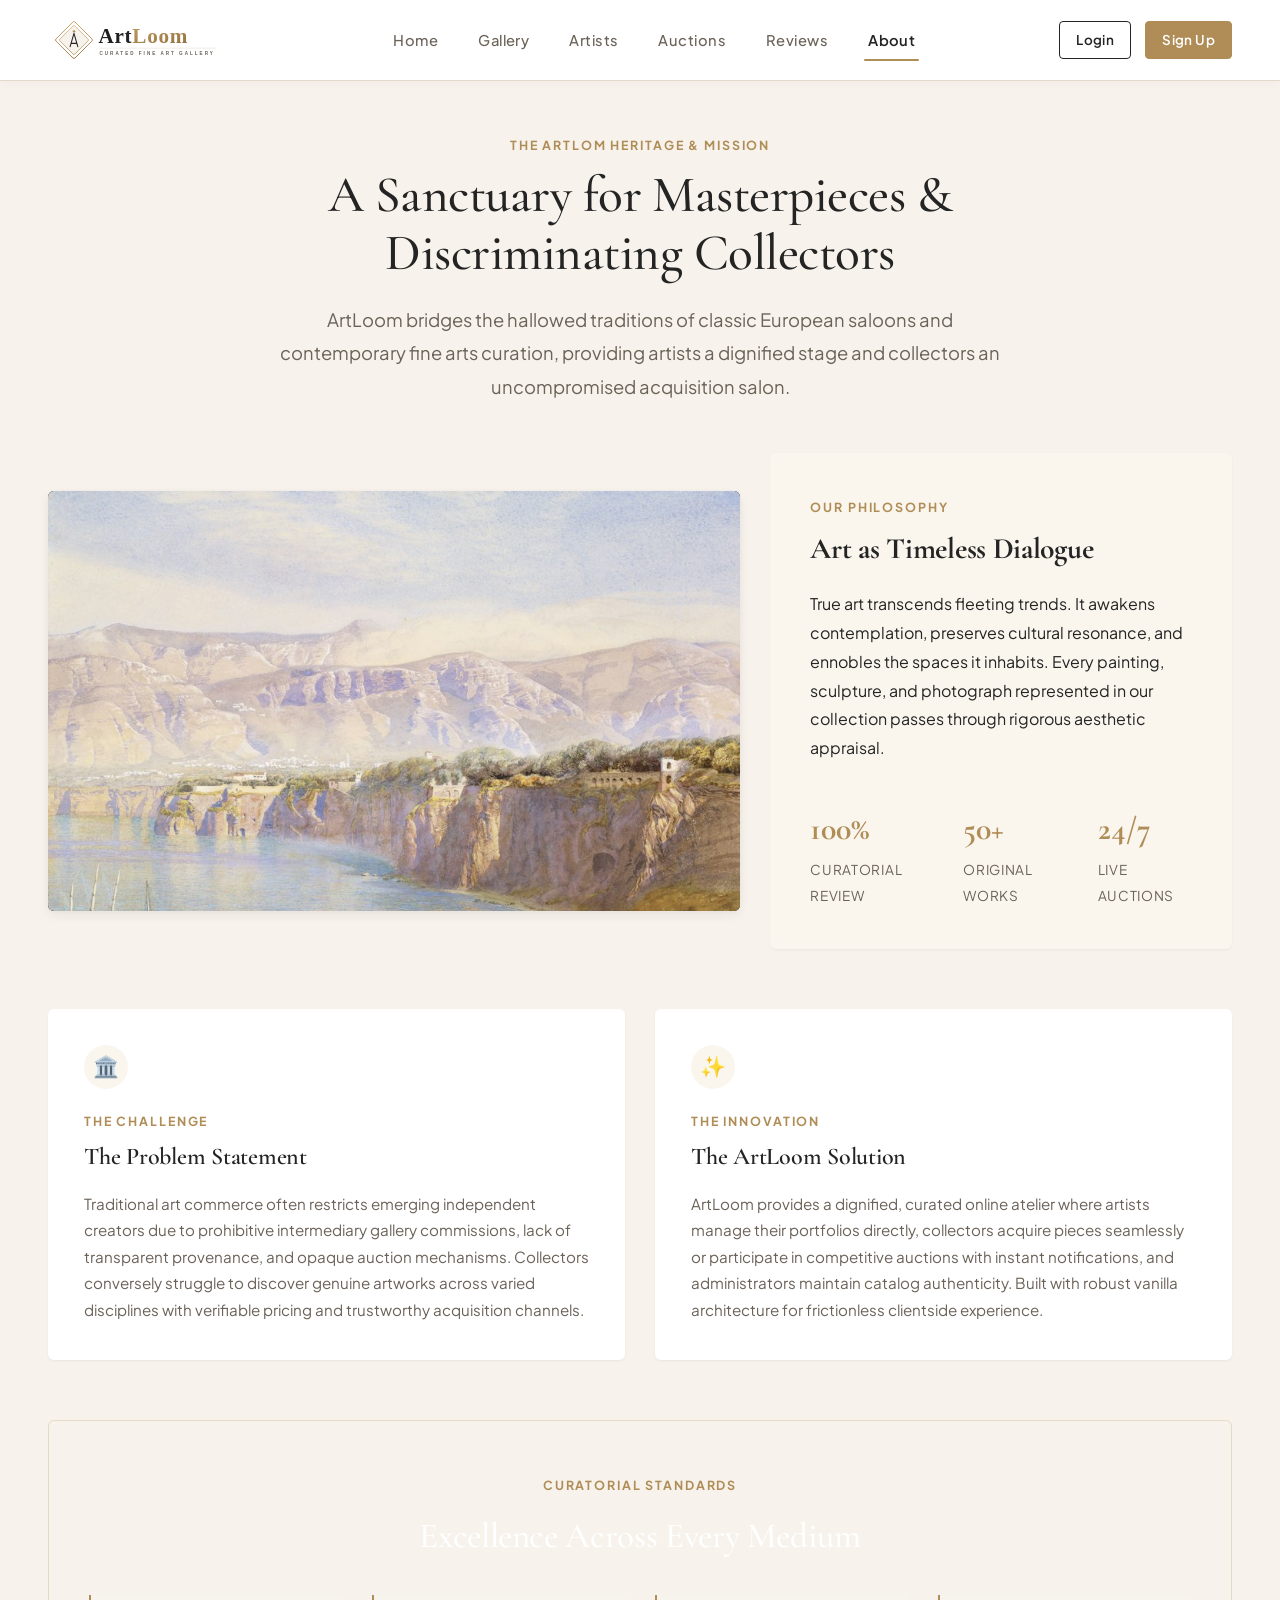
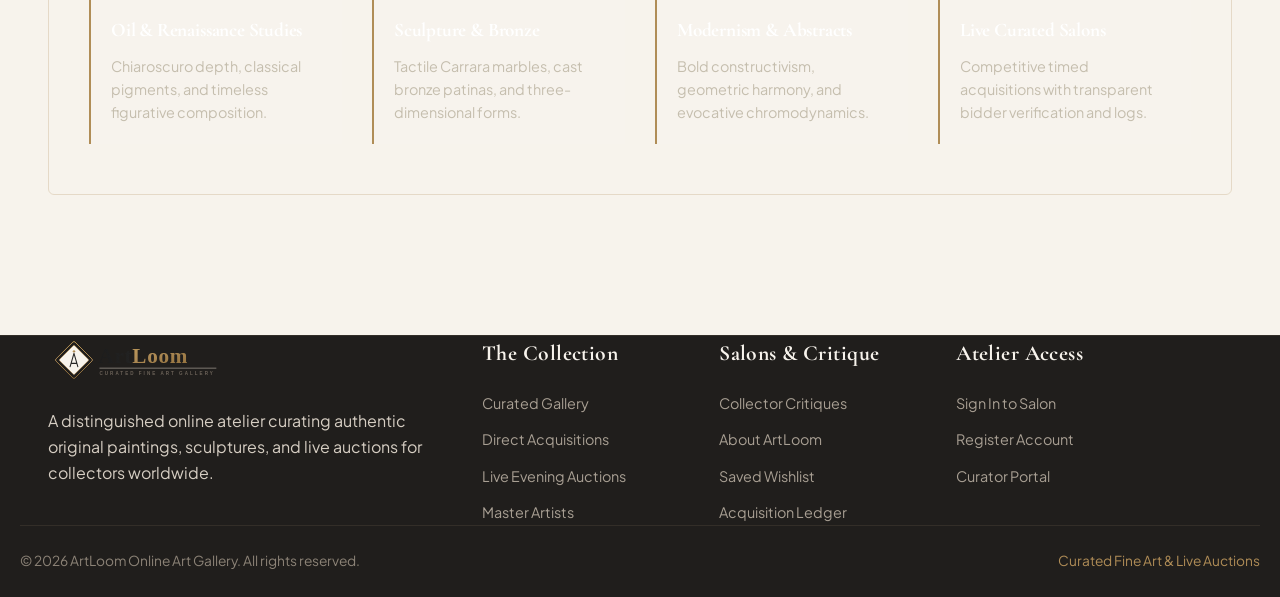
==== commit babcfaa1: "Restore ArtLoom gallery UI with safe demo placeholders for GitHub Pages" ====
--- a/about.html
+++ b/about.html
@@ -3,10 +3,10 @@
 <head>
   <meta charset="UTF-8">
   <meta name="viewport" content="width=device-width, initial-scale=1.0">
-  <title>About — ZENITH Fine Art Gallery</title>
+  <title>About ArtLoom — Curated Fine Art Atelier &amp; Gallery</title>
   <link rel="preconnect" href="https://fonts.googleapis.com">
   <link rel="preconnect" href="https://fonts.gstatic.com" crossorigin>
-  <link href="https://fonts.googleapis.com/css2?family=Cormorant+Garamond:ital,wght@0,500;0,600;0,700;1,500&family=Playfair+Display:ital,wght@0,500;0,600;0,700;1,400;1,600&family=Plus+Jakarta+Sans:wght@300;400;500;600;700&display=swap" rel="stylesheet">
+  <link href="https://fonts.googleapis.com/css2?family=Cormorant+Garamond:ital,wght@0,400;0,500;0,600;0,700;1,400;1,600&family=Plus+Jakarta+Sans:wght@300;400;500;600;700&display=swap" rel="stylesheet">
   <link rel="stylesheet" href="css/style.css">
 </head>
 <body>
@@ -15,123 +15,168 @@
   <header class="site-header">
     <div class="container navbar">
       <a href="index.html" class="brand-logo">
-        <img src="images/logo.svg" alt="ZENITH Fine Art Gallery">
+        <img src="images/logo.svg" alt="ArtLoom Curated Gallery Logo">
       </a>
 
-      <button type="button" class="menu-toggle" id="menuToggle" aria-label="Toggle Navigation">☰</button>
+      <button class="menu-toggle" id="menuToggle" aria-label="Toggle Navigation">☰</button>
 
       <ul class="nav-links" id="navLinks">
         <li><a href="index.html">Home</a></li>
         <li><a href="artworks.html">Gallery</a></li>
         <li><a href="artist-profile.html">Artists</a></li>
         <li><a href="auction.html">Auctions</a></li>
-        <li><a href="exhibitions.html">Exhibitions</a></li>
         <li><a href="reviews.html">Reviews</a></li>
         <li><a href="about.html" class="active">About</a></li>
       </ul>
 
-      <div class="nav-actions" id="navActions"></div>
+      <div class="nav-actions" id="navActions">
+        <!-- Injected dynamically via auth.js -->
+      </div>
     </div>
   </header>
 
   <main class="main-content">
-    <div class="container" style="padding-top: 50px;">
-      <!-- Editorial Header -->
+    <div class="container" style="padding-top: 50px; padding-bottom: 70px;">
+      
+      <!-- Editorial Hero / Header -->
       <div style="max-width: 840px; margin: 0 auto 50px; text-align: center;">
-        <span class="section-subtitle">THE ZENITH HERITAGE &amp; MISSION</span>
-        <h1 style="font-size: clamp(2.2rem, 4vw, 3.2rem); line-height: 1.15; margin-bottom: 18px; color: #ffffff;">
-          Bridging Heritage Fine Art &amp; Modern Collecting
+        <span class="section-subtitle">THE ARTLOM HERITAGE &amp; MISSION</span>
+        <h1 style="font-size: 3.2rem; font-weight: 500; line-height: 1.15; margin-bottom: 20px; color: var(--primary);">
+          A Sanctuary for Masterpieces &amp; Discriminating Collectors
         </h1>
-        <p style="font-size: 1.1rem; line-height: 1.8; color: var(--text-muted); max-width: 720px; margin: 0 auto;">
-          ZENITH Fine Art Gallery pairs museum-caliber curation with transparent digital acquisitions, uniting visionary painters and dedicated collectors worldwide.
+        <p style="font-size: 1.15rem; line-height: 1.8; color: var(--text-muted); max-width: 720px; margin: 0 auto;">
+          ArtLoom bridges the hallowed traditions of classic European saloons and contemporary fine arts curation, providing artists a dignified stage and collectors an uncompromised acquisition salon.
         </p>
       </div>
 
-      <!-- Feature Editorial Banner -->
-      <div style="display: grid; grid-template-columns: repeat(auto-fit, minmax(300px, 1fr)); gap: 30px; margin-bottom: 56px; align-items: center;">
-        <div style="border-radius: var(--radius-lg); overflow: hidden; border: 1px solid var(--border-gold); box-shadow: var(--shadow-xl); height: 390px; background: #08090c;">
-          <img src="assets/images/oil-golden-wheatfield.jpg" alt="Sunlit oil landscape painting at ZENITH Fine Art Gallery" style="width: 100%; height: 100%; object-fit: cover;">
+      <!-- Feature Visual Editorial Banner -->
+      <div style="display: grid; grid-template-columns: 1.2fr 0.8fr; gap: 30px; margin-bottom: 60px; align-items: center;">
+        <div style="border-radius: var(--radius-md); overflow: hidden; border: 1px solid var(--border-color); box-shadow: var(--shadow-md); max-height: 420px; background: #000;">
+          <img src="assets/images/landscape-alpine-waters.jpg" alt="Curated Artwork Heritage" style="width: 100%; height: 100%; object-fit: cover;">
         </div>
-        <div style="background: var(--surface-card); border: 1px solid var(--border); border-radius: var(--radius-lg); padding: 38px; box-shadow: var(--shadow-md);">
-          <span class="section-subtitle">OUR PHILOSOPHY</span>
-          <h2 style="font-size: 1.9rem; margin-bottom: 16px; color: #ffffff;">Art as Timeless Dialogue</h2>
-          <p style="color: var(--text-muted); line-height: 1.8; margin-bottom: 24px;">
-            Every canvas curated at ZENITH passes through attentive aesthetic review. Whether acquiring an heirloom floral oil painting or competing in an evening live auction, collectors experience clarity, authenticity, and enduring craftsmanship.
+        <div style="background: var(--surface-cream); border: 1px solid var(--border-color); border-radius: var(--radius-md); padding: 40px; box-shadow: var(--shadow-sm);">
+          <span class="section-subtitle" style="margin-bottom: 8px;">OUR PHILOSOPHY</span>
+          <h2 style="font-size: 1.85rem; margin-bottom: 16px; color: var(--primary);">Art as Timeless Dialogue</h2>
+          <p style="color: var(--text-main); line-height: 1.8; margin-bottom: 20px;">
+            True art transcends fleeting trends. It awakens contemplation, preserves cultural resonance, and ennobles the spaces it inhabits. Every painting, sculpture, and photograph represented in our collection passes through rigorous aesthetic appraisal.
           </p>
-          <div style="display: flex; gap: 26px; border-top: 1px solid var(--border); padding-top: 20px; flex-wrap: wrap;">
+          <div style="display: flex; gap: 24px; border-top: 1px solid var(--border-color); pt: 20px; padding-top: 20px;">
             <div>
-              <strong style="font-family: var(--font-serif); font-size: 1.9rem; color: var(--gold-primary); display: block;">100%</strong>
-              <span style="font-size: 0.78rem; color: var(--text-muted); text-transform: uppercase; letter-spacing: 0.06em;">Curatorial Review</span>
+              <strong style="font-family: var(--font-serif); font-size: 2rem; color: var(--accent); display: block;">100%</strong>
+              <span style="font-size: 0.85rem; color: var(--text-muted); text-transform: uppercase; letter-spacing: 0.05em;">Curatorial Review</span>
             </div>
             <div>
-              <strong style="font-family: var(--font-serif); font-size: 1.9rem; color: var(--gold-primary); display: block;">50+</strong>
-              <span style="font-size: 0.78rem; color: var(--text-muted); text-transform: uppercase; letter-spacing: 0.06em;">Original Paintings</span>
+              <strong style="font-family: var(--font-serif); font-size: 2rem; color: var(--accent); display: block;">50+</strong>
+              <span style="font-size: 0.85rem; color: var(--text-muted); text-transform: uppercase; letter-spacing: 0.05em;">Original Works</span>
             </div>
             <div>
-              <strong style="font-family: var(--font-serif); font-size: 1.9rem; color: var(--gold-primary); display: block;">24/7</strong>
-              <span style="font-size: 0.78rem; color: var(--text-muted); text-transform: uppercase; letter-spacing: 0.06em;">Live Auctions</span>
+              <strong style="font-family: var(--font-serif); font-size: 2rem; color: var(--accent); display: block;">24/7</strong>
+              <span style="font-size: 0.85rem; color: var(--text-muted); text-transform: uppercase; letter-spacing: 0.05em;">Live Auctions</span>
             </div>
           </div>
         </div>
       </div>
 
-      <!-- Mission & Provenance -->
-      <div style="display: grid; grid-template-columns: repeat(auto-fit, minmax(310px, 1fr)); gap: 28px; margin-bottom: 56px;">
-        <div style="background: var(--surface-card); border: 1px solid var(--border); border-radius: var(--radius-md); padding: 34px;">
-          <span class="section-subtitle">OUR MISSION</span>
-          <h2 style="font-size: 1.55rem; margin-bottom: 12px; color: #ffffff;">Empowering Independent Painters</h2>
+      <!-- Problem Statement & Solution -->
+      <div style="display: grid; grid-template-columns: repeat(auto-fit, minmax(320px, 1fr)); gap: 30px; margin-bottom: 60px;">
+        <div style="background-color: var(--surface); border: 1px solid var(--border-color); border-radius: var(--radius-md); padding: 36px; box-shadow: var(--shadow-sm);">
+          <div style="width: 44px; height: 44px; border-radius: 50%; background: var(--surface-cream); border: 1px solid var(--border-color); display: flex; align-items: center; justify-content: center; font-size: 1.3rem; margin-bottom: 18px; color: var(--accent);">
+            🏛️
+          </div>
+          <span class="section-subtitle" style="margin-bottom: 6px;">THE CHALLENGE</span>
+          <h2 style="font-size: 1.5rem; font-weight: 600; margin-bottom: 14px; color: var(--primary);">The Problem Statement</h2>
           <p style="color: var(--text-muted); line-height: 1.75; font-size: 0.95rem;">
-            ZENITH provides artists with dedicated studio portals to exhibit their paintings directly, set transparent valuations, launch timed auctions, and connect with international patrons.
+            Traditional art commerce often restricts emerging independent creators due to prohibitive intermediary gallery commissions, lack of transparent provenance, and opaque auction mechanisms. Collectors conversely struggle to discover genuine artworks across varied disciplines with verifiable pricing and trustworthy acquisition channels.
           </p>
         </div>
 
-        <div style="background: var(--surface-card); border: 1px solid var(--border); border-radius: var(--radius-md); padding: 34px;">
-          <span class="section-subtitle">PROVENANCE &amp; CARE</span>
-          <h2 style="font-size: 1.55rem; margin-bottom: 12px; color: #ffffff;">Certified Authenticity</h2>
+        <div style="background-color: var(--surface); border: 1px solid var(--border-color); border-radius: var(--radius-md); padding: 36px; box-shadow: var(--shadow-sm);">
+          <div style="width: 44px; height: 44px; border-radius: 50%; background: var(--surface-cream); border: 1px solid var(--border-color); display: flex; align-items: center; justify-content: center; font-size: 1.3rem; margin-bottom: 18px; color: var(--accent);">
+            ✨
+          </div>
+          <span class="section-subtitle" style="margin-bottom: 6px;">THE INNOVATION</span>
+          <h2 style="font-size: 1.5rem; font-weight: 600; margin-bottom: 14px; color: var(--primary);">The ArtLoom Solution</h2>
           <p style="color: var(--text-muted); line-height: 1.75; font-size: 0.95rem;">
-            Every direct acquisition and winning auction bid generates an official ZENITH Acquisition Receipt &amp; Certificate of Authenticity with white-glove courier protection.
+            ArtLoom provides a dignified, curated online atelier where artists manage their portfolios directly, collectors acquire pieces seamlessly or participate in competitive auctions with instant notifications, and administrators maintain catalog authenticity. Built with robust vanilla architecture for frictionless clientside experience.
           </p>
         </div>
       </div>
 
-      <!-- Curatorial Standards -->
-      <div style="background: var(--bg-black); border: 1px solid var(--border-gold); border-radius: var(--radius-lg); padding: 46px 36px; text-align: center;">
-        <span class="section-subtitle">CURATORIAL STANDARDS</span>
-        <h2 style="font-size: 2.15rem; color: #ffffff; margin-bottom: 28px;">Excellence Across Every Discipline</h2>
-        <div style="display: grid; grid-template-columns: repeat(auto-fit, minmax(220px, 1fr)); gap: 24px; text-align: left;">
-          <div style="padding: 20px; border-left: 2px solid var(--gold-primary); background: rgba(255,255,255,0.02); border-radius: 0 8px 8px 0;">
-            <h3 style="font-size: 1.18rem; color: #ffffff; margin-bottom: 8px;">Oil &amp; Traditional Mastery</h3>
-            <p style="color: var(--text-muted); font-size: 0.88rem; line-height: 1.6;">Chiaroscuro glazes, classical portraits, and heritage fresco studies.</p>
+      <!-- Gallery Pillars -->
+      <div style="background: var(--surface-dark); color: #fff; border-radius: var(--radius-md); padding: 50px 40px; text-align: center; border: 1px solid rgba(176,141,87,0.25);">
+        <span class="section-subtitle" style="color: var(--accent); margin-bottom: 12px;">CURATORIAL STANDARDS</span>
+        <h2 style="font-size: 2.2rem; font-weight: 500; color: #fff; margin-bottom: 24px;">Excellence Across Every Medium</h2>
+        <div style="display: grid; grid-template-columns: repeat(auto-fit, minmax(220px, 1fr)); gap: 30px; text-align: left; margin-top: 30px;">
+          <div style="padding: 20px; border-left: 2px solid var(--accent); background: rgba(255,255,255,0.03);">
+            <h3 style="font-size: 1.2rem; color: #fff; margin-bottom: 8px;">Oil &amp; Renaissance Studies</h3>
+            <p style="color: #c5beae; font-size: 0.9rem; line-height: 1.6;">Chiaroscuro depth, classical pigments, and timeless figurative composition.</p>
           </div>
-          <div style="padding: 20px; border-left: 2px solid var(--gold-primary); background: rgba(255,255,255,0.02); border-radius: 0 8px 8px 0;">
-            <h3 style="font-size: 1.18rem; color: #ffffff; margin-bottom: 8px;">Watercolor &amp; Floral Art</h3>
-            <p style="color: var(--text-muted); font-size: 0.88rem; line-height: 1.6;">Luminous botanical bouquets and translucent cold-pressed washes.</p>
+          <div style="padding: 20px; border-left: 2px solid var(--accent); background: rgba(255,255,255,0.03);">
+            <h3 style="font-size: 1.2rem; color: #fff; margin-bottom: 8px;">Sculpture &amp; Bronze</h3>
+            <p style="color: #c5beae; font-size: 0.9rem; line-height: 1.6;">Tactile Carrara marbles, cast bronze patinas, and three-dimensional forms.</p>
           </div>
-          <div style="padding: 20px; border-left: 2px solid var(--gold-primary); background: rgba(255,255,255,0.02); border-radius: 0 8px 8px 0;">
-            <h3 style="font-size: 1.18rem; color: #ffffff; margin-bottom: 8px;">Abstract &amp; Modernism</h3>
-            <p style="color: var(--text-muted); font-size: 0.88rem; line-height: 1.6;">Expressive contemporary brushwork, constructivist geometry, and bold color.</p>
+          <div style="padding: 20px; border-left: 2px solid var(--accent); background: rgba(255,255,255,0.03);">
+            <h3 style="font-size: 1.2rem; color: #fff; margin-bottom: 8px;">Modernism &amp; Abstracts</h3>
+            <p style="color: #c5beae; font-size: 0.9rem; line-height: 1.6;">Bold constructivism, geometric harmony, and evocative chromodynamics.</p>
           </div>
-          <div style="padding: 20px; border-left: 2px solid var(--gold-primary); background: rgba(255,255,255,0.02); border-radius: 0 8px 8px 0;">
-            <h3 style="font-size: 1.18rem; color: #ffffff; margin-bottom: 8px;">Live Curated Auctions</h3>
-            <p style="color: var(--text-muted); font-size: 0.88rem; line-height: 1.6;">Timed competitive bidding with transparent logs and official winner declarations.</p>
+          <div style="padding: 20px; border-left: 2px solid var(--accent); background: rgba(255,255,255,0.03);">
+            <h3 style="font-size: 1.2rem; color: #fff; margin-bottom: 8px;">Live Curated Salons</h3>
+            <p style="color: #c5beae; font-size: 0.9rem; line-height: 1.6;">Competitive timed acquisitions with transparent bidder verification and logs.</p>
           </div>
         </div>
       </div>
+
     </div>
   </main>
 
   <!-- Footer -->
   <footer class="site-footer">
+    <div class="container footer-grid">
+      <div class="footer-brand">
+        <a href="index.html" class="brand-logo" style="margin-bottom: 16px; display: inline-block;">
+          <img src="images/logo.svg" alt="ArtLoom Curated Fine Art Gallery">
+        </a>
+        <p>A distinguished online atelier curating authentic original paintings, sculptures, and live auctions for collectors worldwide.</p>
+      </div>
+
+      <div class="footer-col">
+        <h4>The Collection</h4>
+        <ul class="footer-links">
+          <li><a href="artworks.html">Curated Gallery</a></li>
+          <li><a href="artworks.html?type=sale">Direct Acquisitions</a></li>
+          <li><a href="auction.html">Live Evening Auctions</a></li>
+          <li><a href="artist-profile.html">Master Artists</a></li>
+        </ul>
+      </div>
+
+      <div class="footer-col">
+        <h4>Salons &amp; Critique</h4>
+        <ul class="footer-links">
+          <li><a href="reviews.html">Collector Critiques</a></li>
+          <li><a href="about.html">About ArtLoom</a></li>
+          <li><a href="favorites.html">Saved Wishlist</a></li>
+          <li><a href="purchases.html">Acquisition Ledger</a></li>
+        </ul>
+      </div>
+
+      <div class="footer-col">
+        <h4>Atelier Access</h4>
+        <ul class="footer-links">
+          <li><a href="login.html">Sign In to Salon</a></li>
+          <li><a href="signup.html">Register Account</a></li>
+          <li><a href="admin-dashboard.html">Curator Portal</a></li>
+        </ul>
+      </div>
+    </div>
+
     <div class="container footer-bottom">
-      <div>&copy; 2026 ZENITH Fine Art Gallery. All rights reserved.</div>
-      <div style="color: var(--gold-primary);">Curated Fine Art &amp; Live Auctions</div>
+      <div>&copy; 2026 ArtLoom Online Art Gallery. All rights reserved.</div>
+      <div style="color: var(--accent);">Curated Fine Art &amp; Live Auctions</div>
     </div>
   </footer>
 
   <!-- Scripts -->
-  <script src="js/config.local.js"></script>
   <script src="js/storage.js"></script>
   <script src="js/auth.js"></script>
-  <script src="js/cart.js"></script>
 </body>
 </html>
--- a/css/style.css
+++ b/css/style.css
@@ -1,96 +1,88 @@
 /**
- * style.css - ZENITH Fine Art Gallery & Auction House Stylesheet
- * Visual Identity: Obsidian Black, Dark Glass & Champagne Gold
- * Pure CSS3 (CSS Grid & Flexbox) with zero external CSS frameworks
+ * style.css - Premium Art Gallery Stylesheet for ArtLoom
+ * SDC Project Review-1
+ * Visual Identity: Ivory + Charcoal + Antique Gold + Warm Beige + Subtle Green
+ * Strictly pure CSS3 (CSS Grid & Flexbox) with zero external frameworks
  */
 
-@import url('https://fonts.googleapis.com/css2?family=Cormorant+Garamond:ital,wght@0,500;0,600;0,700;1,500&family=Playfair+Display:ital,wght@0,500;0,600;0,700;1,400;1,600&family=Plus+Jakarta+Sans:wght@300;400;500;600;700&display=swap');
-
-/* ==========================================================================
-   1. CSS Variables & Design Tokens (Obsidian & Champagne Gold Palette)
+@import url('https://fonts.googleapis.com/css2?family=Cormorant+Garamond:ital,wght@0,400;0,500;0,600;0,700;1,400;1,600&family=Plus+Jakarta+Sans:wght@300;400;500;600;700&display=swap');
+
+/* ==========================================================================
+   1. CSS Variables & Design Tokens (Classic Art Gallery Palette)
    ========================================================================== */
 :root {
-  --font-serif: 'Playfair Display', 'Cormorant Garamond', Georgia, serif;
+  /* Typography Tokens */
+  --font-serif: 'Cormorant Garamond', 'Playfair Display', Georgia, serif;
   --font-sans: 'Plus Jakarta Sans', -apple-system, BlinkMacSystemFont, "Segoe UI", Roboto, sans-serif;
 
-  /* Core Dark Gallery Surfaces */
-  --bg-main: #0c0e12;
-  --bg: #0c0e12;
-  --bg-black: #08090c;
-  --bg-cream: #12151c;
-  --surface: #131720;
-  --surface-card: rgba(22, 26, 34, 0.88);
-  --surface-card-hover: rgba(30, 35, 46, 0.96);
-  --surface-alt: #161b24;
-  --surface-cream: #141821;
-  --surface-dark: #08090c;
-  --bg-input: #10131a;
-
-  /* Champagne Gold Accent Palette */
-  --gold-primary: #d4af37;
-  --gold-light: #f3cf65;
-  --gold-dark: #aa851c;
-  --gold-gradient: linear-gradient(135deg, #f5d77f 0%, #d4af37 50%, #9e791b 100%);
-
-  --accent: #d4af37;
-  --accent-hover: #e5c158;
-  --accent-dark: #f3cf65;
-  --accent-light: rgba(212, 175, 55, 0.14);
-  --accent-border: rgba(212, 175, 55, 0.38);
-
-  /* Typography Colors */
-  --text-main: #e5e7eb;
-  --text-heading: #f8f9fa;
-  --text-muted: #9ba3af;
-  --text-light: #6b7280;
-  --text-inverse: #0c0e12;
-
-  --primary: #d4af37;
-  --primary-light: #f3cf65;
-  --charcoal: #161b24;
-  --charcoal-deep: #08090c;
-  --charcoal-light: #222834;
-
-  /* Borders */
-  --border: rgba(255, 255, 255, 0.09);
-  --border-color: rgba(255, 255, 255, 0.09);
-  --border-subtle: rgba(255, 255, 255, 0.06);
-  --border-gold: rgba(212, 175, 55, 0.35);
-  --border-focus: #d4af37;
-
-  /* Semantic Status Colors (Dark Gallery Balanced) */
-  --success: #34d399;
-  --success-bg: rgba(16, 185, 129, 0.13);
-  --success-border: rgba(52, 211, 153, 0.32);
-
-  --danger: #f87171;
-  --danger-bg: rgba(239, 68, 68, 0.14);
-  --danger-border: rgba(248, 113, 113, 0.35);
-
-  --warning: #fbbf24;
-  --warning-bg: rgba(212, 175, 55, 0.15);
-  --warning-border: rgba(212, 175, 55, 0.35);
-
-  --info: #60a5fa;
-  --info-bg: rgba(59, 130, 246, 0.14);
-  --info-border: rgba(96, 165, 250, 0.32);
-
-  /* Elevation & Glow */
-  --shadow-sm: 0 4px 14px rgba(0, 0, 0, 0.35);
-  --shadow-md: 0 10px 28px rgba(0, 0, 0, 0.5);
-  --shadow-lg: 0 18px 40px -10px rgba(0, 0, 0, 0.7);
-  --shadow-xl: 0 22px 48px -12px rgba(0, 0, 0, 0.82), 0 0 24px rgba(212, 175, 55, 0.10);
-
-  /* Radii */
-  --radius-sm: 8px;
-  --radius-md: 14px;
-  --radius-lg: 20px;
+  /* 1. Ivory / Warm Cream (Main page backgrounds & delicate surfaces) */
+  --bg: #F7F3EC;
+  --bg-cream: #FAF7F2;
+  --surface: #FFFFFF;
+  --surface-alt: #F1ECE3;
+  --surface-cream: #FAF6EE;
+  
+  /* 2. Deep Charcoal (Headings, primary text, prominent dark elements) */
+  --text-main: #242424;
+  --text-heading: #1C1C1C;
+  --text-muted: #6B6258;
+  --text-light: #948B80;
+  --text-inverse: #F7F3EC;
+  
+  --charcoal: #242424;
+  --charcoal-deep: #1A1A1A;
+  --charcoal-light: #33302D;
+  --primary: #242424;
+  --primary-light: #33302D;
+
+  /* 3. Antique Gold (Main accent color, buttons, active nav, highlights, borders) */
+  --accent: #B08D57;
+  --accent-hover: #967440;
+  --accent-dark: #7A5C2B;
+  --accent-light: #F6EFE5;
+  --accent-border: #DBC5A6;
+  
+  /* 4. Warm Beige (Secondary backgrounds, cards, subtle sections, borders) */
+  --warm-beige: #E8DED0;
+  --border: #E2D9CC;
+  --border-subtle: #ECE5DA;
+  --border-focus: #B08D57;
+
+  /* 5. Subtle Muted Green (Success states, FOR SALE status, positive indicators) */
+  --success: #527A65;
+  --success-bg: #EDF3F0;
+  --success-border: #C4D9CD;
+  --muted-green: #527A65;
+
+  /* Muted Danger / Warning (Restrained Classic Gallery Tones, Not Neon) */
+  --danger: #9B3D3D;
+  --danger-bg: #F9EFEF;
+  --danger-border: #E5C3C3;
+  
+  --warning: #B08D57;
+  --warning-bg: #F9F4EB;
+  --warning-border: #EBD9C0;
+  
+  --info: #4A6375;
+  --info-bg: #EEF2F5;
+  --info-border: #C8D4DC;
+
+  /* Elevation Shadows (Ultra subtle, soft, gallery exhibition diffused) */
+  --shadow-sm: 0 1px 3px rgba(36, 36, 36, 0.04), 0 1px 2px rgba(36, 36, 36, 0.02);
+  --shadow-md: 0 4px 12px rgba(36, 36, 36, 0.06), 0 1px 4px rgba(36, 36, 36, 0.03);
+  --shadow-lg: 0 10px 24px rgba(36, 36, 36, 0.08), 0 2px 6px rgba(36, 36, 36, 0.03);
+  --shadow-xl: 0 18px 36px rgba(36, 36, 36, 0.10), 0 4px 10px rgba(36, 36, 36, 0.04);
+
+  /* Subtle Radii (Restrained, elegant, non-childish) */
+  --radius-sm: 4px;
+  --radius-md: 6px;
+  --radius-lg: 8px;
   --radius-full: 9999px;
 
   /* Transitions */
   --transition-fast: 0.2s cubic-bezier(0.16, 1, 0.3, 1);
-  --transition-normal: 0.32s cubic-bezier(0.16, 1, 0.3, 1);
-  --transition-smooth: 0.55s cubic-bezier(0.16, 1, 0.3, 1);
+  --transition-normal: 0.3s cubic-bezier(0.16, 1, 0.3, 1);
+  --transition-smooth: 0.5s cubic-bezier(0.25, 1, 0.5, 1);
 }
 
 /* ==========================================================================
@@ -105,41 +97,39 @@
 html {
   font-size: 16px;
   scroll-behavior: smooth;
-  background-color: var(--bg-main);
-  color-scheme: dark;
+  background-color: var(--bg);
 }
 
 body {
-  font-family: var(--font-sans);
-  background-color: var(--bg-main);
+  font-family: 'Plus Jakarta Sans', -apple-system, BlinkMacSystemFont, "Segoe UI", Roboto, "Helvetica Neue", Arial, sans-serif;
+  background-color: var(--bg);
   color: var(--text-main);
   line-height: 1.65;
   min-height: 100vh;
   display: flex;
   flex-direction: column;
-  overflow-x: hidden;
   -webkit-font-smoothing: antialiased;
   -moz-osx-font-smoothing: grayscale;
 }
 
+/* Serif Headings for Sophisticated Art Gallery Aesthetic */
 h1, h2, h3, h4, h5, h6,
-.font-serif,
 .section-title,
 .hero-content h1,
 .artwork-title,
 .dashboard-greeting h1,
 .details-info h1,
 .auth-header h2 {
-  font-family: var(--font-serif);
+  font-family: 'Cormorant Garamond', 'Playfair Display', Georgia, 'Times New Roman', serif;
   color: var(--text-heading);
-  letter-spacing: -0.015em;
+  letter-spacing: -0.01em;
   font-weight: 700;
 }
 
 a {
   color: inherit;
   text-decoration: none;
-  transition: color var(--transition-fast), opacity var(--transition-fast), transform var(--transition-fast);
+  transition: all var(--transition-fast);
 }
 
 img {
@@ -149,85 +139,51 @@
 }
 
 button, input, select, textarea {
-  font-family: var(--font-sans);
+  font-family: 'Plus Jakarta Sans', -apple-system, BlinkMacSystemFont, sans-serif;
   font-size: 0.95rem;
 }
 
-code {
-  color: var(--gold-light);
-  background: rgba(212, 175, 55, 0.1);
-  padding: 2px 6px;
-  border-radius: 4px;
-  font-size: 0.85em;
-}
-
+/* Container */
 .container {
   width: 100%;
-  max-width: 1280px;
+  max-width: 1240px;
   margin: 0 auto;
-  padding: 0 24px;
+  padding: 0 28px;
 }
 
 .main-content {
   flex: 1 0 auto;
-  padding-bottom: 72px;
-}
-
-/* Text & Surface Utilities */
-.text-gold {
-  color: var(--gold-primary) !important;
-}
-
-.text-gold-gradient {
-  background: var(--gold-gradient);
-  -webkit-background-clip: text;
-  background-clip: text;
-  -webkit-text-fill-color: transparent;
-}
-
-.text-muted {
-  color: var(--text-muted) !important;
-}
-
-.bg-dark-glass {
-  background: var(--surface-card);
-  backdrop-filter: blur(16px);
-  -webkit-backdrop-filter: blur(16px);
-  border: 1px solid var(--border);
-}
-
-/* ==========================================================================
-   3. Header & Navigation (Obsidian Glass & Champagne Gold)
+  padding-bottom: 70px;
+}
+
+/* ==========================================================================
+   3. Header & Navigation (Ivory & Antique Gold Gallery Header)
    ========================================================================== */
 .site-header {
-  background: rgba(12, 14, 18, 0.92);
-  backdrop-filter: blur(16px);
-  -webkit-backdrop-filter: blur(16px);
+  background-color: #FFFFFF;
   border-bottom: 1px solid var(--border);
   position: sticky;
   top: 0;
   z-index: 1000;
-  box-shadow: 0 6px 24px rgba(0, 0, 0, 0.45);
+  box-shadow: 0 2px 10px rgba(36, 36, 36, 0.03);
+  transition: background-color var(--transition-fast);
 }
 
 .navbar {
   display: flex;
   justify-content: space-between;
   align-items: center;
-  min-height: 74px;
+  height: 80px;
+}
+
+.brand-logo {
+  display: flex;
+  align-items: center;
   gap: 12px;
-  position: relative;
-}
-
-.brand-logo {
-  display: inline-flex;
-  align-items: center;
-  gap: 8px;
-  flex-shrink: 0;
 }
 
 .brand-logo img {
-  height: 40px;
+  height: 48px;
   width: auto;
   transition: transform var(--transition-fast);
 }
@@ -239,24 +195,28 @@
 .nav-links {
   display: flex;
   align-items: center;
-  gap: clamp(12px, 1.3vw, 20px);
+  gap: 32px;
   list-style: none;
-  margin: 0;
 }
 
 .nav-links a {
+  font-family: 'Plus Jakarta Sans', sans-serif;
   font-weight: 500;
-  color: #c5cbd5;
-  font-size: 0.88rem;
-  letter-spacing: 0.015em;
-  padding: 8px 2px;
+  color: var(--text-muted);
+  font-size: 0.92rem;
+  letter-spacing: 0.03em;
+  padding: 10px 4px;
   position: relative;
-  white-space: nowrap;
-}
-
-.nav-links a:hover,
+  transition: color var(--transition-fast);
+}
+
+.nav-links a:hover {
+  color: var(--accent);
+}
+
 .nav-links a.active {
-  color: var(--gold-primary);
+  color: var(--charcoal);
+  font-weight: 600;
 }
 
 .nav-links a.active::after {
@@ -266,551 +226,472 @@
   left: 0;
   right: 0;
   height: 2px;
-  background: var(--gold-gradient);
-  border-radius: 2px;
+  background-color: var(--accent);
+  border-radius: 1px;
 }
 
 .nav-actions {
   display: flex;
   align-items: center;
+  gap: 14px;
+}
+
+.user-badge-pill {
+  display: flex;
+  align-items: center;
   gap: 10px;
-  flex-shrink: 0;
-}
-
-.cart-trigger-btn {
-  position: relative;
-  display: inline-flex;
-  align-items: center;
-  justify-content: center;
-  gap: 6px;
-  padding: 8px 14px;
-  border-radius: var(--radius-full);
-  border: 1px solid var(--border-gold);
-  background: rgba(212, 175, 55, 0.08);
-  color: var(--gold-primary);
-  cursor: pointer;
-  font-weight: 600;
-  font-size: 0.86rem;
-  transition: all var(--transition-fast);
-}
-
-.cart-trigger-btn:hover {
-  background: var(--gold-primary);
-  color: #0c0e12;
-  transform: translateY(-1px);
-}
-
-.cart-count-badge {
-  display: inline-flex;
-  align-items: center;
-  justify-content: center;
-  min-width: 20px;
-  height: 20px;
-  padding: 0 5px;
-  border-radius: var(--radius-full);
-  background: #ef4444;
-  color: #ffffff;
-  font-size: 0.72rem;
-  font-weight: 700;
-}
-
-.cart-count-badge.is-empty {
-  display: none;
-}
-
-.user-badge-pill {
-  display: flex;
-  align-items: center;
-  gap: 8px;
-  padding: 4px 12px 4px 5px;
+  padding: 5px 14px 5px 6px;
   background-color: var(--surface-alt);
   border-radius: var(--radius-full);
   border: 1px solid var(--border);
-  font-size: 0.84rem;
+  font-size: 0.86rem;
   font-weight: 600;
-  color: var(--text-heading);
+  color: var(--text-main);
 }
 
 .user-avatar-sm {
-  width: 30px;
-  height: 30px;
+  width: 32px;
+  height: 32px;
   border-radius: 50%;
   object-fit: cover;
-  border: 1px solid var(--gold-primary);
-  background: var(--bg-black);
+  border: 1px solid var(--accent);
 }
 
 .role-tag {
-  font-size: 0.68rem;
+  font-size: 0.70rem;
   text-transform: uppercase;
   letter-spacing: 0.08em;
   padding: 2px 8px;
-  border-radius: var(--radius-full);
-  font-weight: 700;
-}
-
-.role-tag.role-admin, .role-tag.role-Admin {
-  background: rgba(248, 113, 113, 0.16);
-  color: #fca5a5;
-  border: 1px solid rgba(248, 113, 113, 0.38);
-}
-
-.role-tag.role-artist, .role-tag.role-Artist {
-  background: var(--accent-light);
-  color: var(--gold-light);
-  border: 1px solid var(--border-gold);
-}
-
-.role-tag.role-user, .role-tag.role-User {
-  background: var(--success-bg);
+  border-radius: var(--radius-sm);
+  font-weight: 700;
+}
+.role-tag.role-admin, .role-tag.role-Admin { 
+  background-color: #242424; 
+  color: #F7F3EC; 
+  border: 1px solid var(--accent);
+}
+.role-tag.role-artist, .role-tag.role-Artist { 
+  background-color: var(--accent-light); 
+  color: var(--accent-dark); 
+  border: 1px solid var(--accent-border);
+}
+.role-tag.role-user, .role-tag.role-User { 
+  background-color: var(--success-bg); 
+  color: var(--success); 
+  border: 1px solid var(--success-border);
+}
+
+/* Mobile nav toggle */
+.menu-toggle {
+  display: none;
+  background: none;
+  border: 1px solid var(--border);
+  border-radius: var(--radius-sm);
+  padding: 6px 12px;
+  font-size: 1.3rem;
+  cursor: pointer;
+  color: var(--text-main);
+}
+
+/* ==========================================================================
+   4. Buttons & Badges (Classic Antique Gold & Charcoal Styling)
+   ========================================================================== */
+.btn {
+  display: inline-flex;
+  align-items: center;
+  justify-content: center;
+  gap: 8px;
+  padding: 11px 24px;
+  font-size: 0.92rem;
+  font-weight: 600;
+  letter-spacing: 0.03em;
+  border-radius: var(--radius-sm);
+  border: 1px solid transparent;
+  cursor: pointer;
+  transition: all var(--transition-normal);
+  text-align: center;
+  white-space: nowrap;
+}
+
+/* Primary Button: Antique Gold */
+.btn-primary {
+  background-color: var(--accent);
+  color: #FFFFFF;
+  border-color: var(--accent);
+}
+.btn-primary:hover {
+  background-color: var(--accent-hover);
+  border-color: var(--accent-hover);
+  transform: translateY(-1px);
+  box-shadow: var(--shadow-md);
+}
+
+/* Accent Button: Antique Gold (Synonymous with Primary) */
+.btn-accent {
+  background-color: var(--accent);
+  color: #FFFFFF;
+  border-color: var(--accent);
+}
+.btn-accent:hover {
+  background-color: var(--accent-hover);
+  border-color: var(--accent-hover);
+  transform: translateY(-1px);
+  box-shadow: var(--shadow-md);
+}
+
+/* Secondary / Outline Button: Charcoal Border */
+.btn-outline {
+  background-color: transparent;
+  border-color: var(--text-main);
+  color: var(--text-main);
+}
+.btn-outline:hover {
+  background-color: var(--text-main);
+  color: #FFFFFF;
+  border-color: var(--text-main);
+  transform: translateY(-1px);
+}
+
+/* Outline Accent Button: Antique Gold Border */
+.btn-outline-accent {
+  background-color: transparent;
+  border-color: var(--accent);
+  color: var(--accent-dark);
+}
+.btn-outline-accent:hover {
+  background-color: var(--accent);
+  color: #FFFFFF;
+  border-color: var(--accent);
+  transform: translateY(-1px);
+  box-shadow: var(--shadow-sm);
+}
+
+/* Danger Button: Muted Burgundy */
+.btn-danger {
+  background-color: var(--danger);
+  color: #FFFFFF;
+  border-color: var(--danger);
+}
+.btn-danger:hover {
+  background-color: #822F2F;
+  border-color: #822F2F;
+}
+
+.btn-sm {
+  padding: 7px 16px;
+  font-size: 0.84rem;
+  border-radius: var(--radius-sm);
+}
+
+.btn-lg {
+  padding: 14px 32px;
+  font-size: 1.02rem;
+  letter-spacing: 0.04em;
+}
+
+.btn-block {
+  width: 100%;
+}
+
+/* Badges (Classic Exhibition Catalog Badges) */
+.badge {
+  display: inline-flex;
+  align-items: center;
+  gap: 5px;
+  padding: 4px 12px;
+  border-radius: var(--radius-sm);
+  font-size: 0.74rem;
+  font-weight: 600;
+  letter-spacing: 0.06em;
+  text-transform: uppercase;
+}
+
+/* FOR SALE: Muted Green */
+.badge-sale {
+  background-color: var(--success-bg);
   color: var(--success);
   border: 1px solid var(--success-border);
 }
 
-.menu-toggle {
-  display: none;
-  background: var(--surface-alt);
-  border: 1px solid var(--border);
-  border-radius: var(--radius-sm);
-  padding: 7px 12px;
-  font-size: 1.25rem;
-  cursor: pointer;
-  color: var(--text-heading);
-}
-
-/* ==========================================================================
-   4. Buttons & Badges
-   ========================================================================== */
-.btn {
-  display: inline-flex;
-  align-items: center;
-  justify-content: center;
-  gap: 8px;
-  padding: 10px 22px;
-  font-size: 0.9rem;
-  font-weight: 600;
-  letter-spacing: 0.02em;
-  border-radius: var(--radius-full);
-  border: 1px solid transparent;
-  cursor: pointer;
-  transition: all var(--transition-fast);
-  text-align: center;
-  white-space: nowrap;
-}
-
-.btn-primary,
-.btn-accent,
-.btn-gold {
-  background: var(--gold-gradient);
-  color: #0c0e12;
-  border-color: transparent;
-  box-shadow: 0 4px 16px rgba(212, 175, 55, 0.25);
-}
-
-.btn-primary:hover,
-.btn-accent:hover,
-.btn-gold:hover {
-  background: linear-gradient(135deg, #ffea9f 0%, #e5c158 50%, #b89228 100%);
-  color: #08090c;
-  transform: translateY(-2px);
-  box-shadow: 0 8px 22px rgba(212, 175, 55, 0.38);
-}
-
-.btn-outline {
-  background: transparent;
-  border-color: rgba(255, 255, 255, 0.24);
-  color: var(--text-heading);
-}
-
-.btn-outline:hover {
-  background: rgba(255, 255, 255, 0.1);
-  border-color: #ffffff;
-  color: #ffffff;
-  transform: translateY(-1px);
-}
-
-.btn-outline-accent,
-.btn-outline-gold {
-  background: transparent;
-  border-color: var(--gold-primary);
-  color: var(--gold-primary);
-}
-
-.btn-outline-accent:hover,
-.btn-outline-gold:hover {
-  background: var(--gold-primary);
-  color: #0c0e12;
-  border-color: var(--gold-primary);
-  transform: translateY(-1px);
-}
-
-.btn-danger {
-  background: rgba(239, 68, 68, 0.16);
-  color: #fca5a5;
-  border: 1px solid rgba(248, 113, 113, 0.45);
-}
-
-.btn-danger:hover {
-  background: #dc2626;
-  color: #ffffff;
-  border-color: #dc2626;
-}
-
-.btn-sm {
-  padding: 7px 15px;
-  font-size: 0.82rem;
-}
-
-.btn-lg {
-  padding: 13px 30px;
-  font-size: 1rem;
-}
-
-.btn-block {
-  width: 100%;
-}
-
-.btn:disabled {
-  opacity: 0.45;
-  cursor: not-allowed;
-  transform: none;
-}
-
-/* Badges */
-.badge {
-  display: inline-flex;
-  align-items: center;
-  gap: 5px;
-  padding: 4px 12px;
-  border-radius: var(--radius-full);
-  font-size: 0.72rem;
-  font-weight: 700;
-  letter-spacing: 0.06em;
-  text-transform: uppercase;
-}
-
-.badge-sale {
-  background: rgba(16, 185, 129, 0.18);
-  color: #6ee7b7;
-  border: 1px solid rgba(52, 211, 153, 0.36);
-  backdrop-filter: blur(8px);
-}
-
+/* AUCTION: Antique Gold */
 .badge-auction {
-  background: rgba(212, 175, 55, 0.2);
-  color: var(--gold-light);
-  border: 1px solid rgba(212, 175, 55, 0.45);
-  backdrop-filter: blur(8px);
-}
-
-.badge-live-red {
-  background: rgba(220, 38, 38, 0.85);
-  color: #ffffff;
-  border: 1px solid rgba(252, 165, 165, 0.4);
-}
-
+  background-color: var(--warning-bg);
+  color: var(--accent-dark);
+  border: 1px solid var(--warning-border);
+}
+
+/* CATEGORY / NEUTRAL */
 .badge-category {
-  background: rgba(255, 255, 255, 0.06);
+  background-color: var(--surface-alt);
   color: var(--text-muted);
   border: 1px solid var(--border);
 }
 
 .badge-danger,
 .badge-closed {
-  background: var(--danger-bg);
+  background-color: var(--danger-bg);
   color: var(--danger);
   border: 1px solid var(--danger-border);
 }
 
 /* ==========================================================================
-   5. Hero Section (ZENITH Obsidian & Gold Spotlight)
+   5. Hero Section (Grand Gallery Entrance & Editorial Atmosphere)
    ========================================================================== */
 .hero-section {
+  background-color: #F7F3EC;
+  border-bottom: 1px solid var(--border);
+  color: var(--text-main);
+  padding: 80px 0 90px;
   position: relative;
-  background:
-    radial-gradient(circle at top right, rgba(212, 175, 55, 0.14) 0%, transparent 55%),
-    radial-gradient(circle at bottom left, rgba(40, 70, 120, 0.16) 0%, transparent 50%),
-    #0c0e12;
-  padding: 78px 0 84px;
-  border-bottom: 1px solid var(--border);
   overflow: hidden;
+}
+
+/* Subtle architectural museum watermark */
+.hero-section::before {
+  content: '';
+  position: absolute;
+  top: -150px;
+  right: -80px;
+  width: 550px;
+  height: 550px;
+  border-radius: 50%;
+  border: 1px solid rgba(176, 141, 87, 0.12);
+  pointer-events: none;
+}
+
+.hero-section::after {
+  content: '';
+  position: absolute;
+  top: -100px;
+  right: -30px;
+  width: 450px;
+  height: 450px;
+  border-radius: 50%;
+  border: 1px dashed rgba(176, 141, 87, 0.10);
+  pointer-events: none;
 }
 
 .hero-grid {
   display: grid;
-  grid-template-columns: 1.08fr 0.92fr;
-  align-items: center;
-  gap: 54px;
+  grid-template-columns: 1.15fr 0.85fr;
+  align-items: center;
+  gap: 60px;
   position: relative;
   z-index: 2;
 }
 
-.hero-pill-badge {
-  display: inline-flex;
-  align-items: center;
-  gap: 8px;
-  padding: 7px 16px;
-  border-radius: var(--radius-full);
-  background: rgba(18, 21, 28, 0.9);
-  border: 1px solid var(--border-gold);
-  color: var(--gold-primary);
-  font-size: 0.78rem;
-  font-weight: 700;
-  letter-spacing: 0.08em;
+.hero-content h1 {
+  font-size: 3.8rem;
+  line-height: 1.08;
+  font-weight: 700;
+  margin-bottom: 22px;
+  color: var(--text-heading);
+}
+
+.hero-content h1 span {
+  color: var(--accent);
+  font-style: italic;
+  font-weight: 500;
+}
+
+.hero-content p {
+  font-size: 1.12rem;
+  color: var(--text-muted);
+  margin-bottom: 34px;
+  max-width: 540px;
+  line-height: 1.7;
+}
+
+.hero-actions {
+  display: flex;
+  gap: 16px;
+  flex-wrap: wrap;
+}
+
+.hero-stats {
+  display: flex;
+  gap: 48px;
+  margin-top: 48px;
+  padding-top: 32px;
+  border-top: 1px solid var(--border);
+}
+
+.hero-stat-item h4 {
+  font-family: 'Cormorant Garamond', Georgia, serif;
+  font-size: 2.2rem;
+  font-weight: 700;
+  color: var(--accent);
+  line-height: 1;
+  margin-bottom: 4px;
+}
+
+.hero-stat-item p {
+  font-family: 'Plus Jakarta Sans', sans-serif;
+  font-size: 0.84rem;
+  color: var(--text-muted);
+  letter-spacing: 0.04em;
   text-transform: uppercase;
-  margin-bottom: 20px;
-}
-
-.hero-content h1 {
-  font-size: clamp(2.4rem, 4.4vw, 3.65rem);
-  line-height: 1.1;
-  font-weight: 700;
-  margin-bottom: 20px;
-  color: #ffffff;
-}
-
-.hero-content h1 span {
-  background: var(--gold-gradient);
-  -webkit-background-clip: text;
-  background-clip: text;
-  -webkit-text-fill-color: transparent;
-}
-
-.hero-content p {
-  font-size: 1.08rem;
-  color: var(--text-muted);
-  margin-bottom: 30px;
-  max-width: 560px;
-  line-height: 1.75;
-}
-
-.hero-actions {
-  display: flex;
-  gap: 14px;
-  flex-wrap: wrap;
-}
-
-.hero-stats {
-  display: flex;
-  gap: 38px;
-  margin-top: 40px;
-  padding-top: 26px;
-  border-top: 1px solid var(--border);
-  flex-wrap: wrap;
-}
-
-.hero-stat-item h4 {
-  font-family: var(--font-serif);
-  font-size: 1.65rem;
-  font-weight: 700;
-  color: #ffffff;
-  line-height: 1.1;
-  margin-bottom: 4px;
-}
-
-.hero-stat-item p {
-  font-size: 0.84rem;
-  color: var(--text-muted);
   margin-bottom: 0;
-}
-
-/* Masterpiece Frame */
+  font-weight: 600;
+}
+
+/* Masterpiece Fine Art Framing */
 .hero-image-card {
+  background: #FFFFFF;
+  border: 1px solid var(--border);
+  padding: 16px;
+  box-shadow: var(--shadow-xl);
+  border-radius: var(--radius-sm);
+  transition: transform var(--transition-normal);
   position: relative;
-  padding: 14px;
-  background: linear-gradient(145deg, #222631, #12151b);
-  border: 1px solid var(--border-gold);
-  border-radius: var(--radius-lg);
-  box-shadow: var(--shadow-xl);
-  transition: transform var(--transition-normal);
 }
 
 .hero-image-card:hover {
   transform: translateY(-4px);
 }
 
-.hero-image-wrap {
-  position: relative;
-  border-radius: var(--radius-md);
-  overflow: hidden;
-  background: #08090c;
-}
-
-.hero-image-wrap img {
+.hero-image-card img {
   width: 100%;
-  height: 460px;
+  aspect-ratio: 4 / 3;
   object-fit: cover;
-  transition: transform var(--transition-smooth);
-}
-
-.hero-image-card:hover .hero-image-wrap img {
-  transform: scale(1.03);
-}
-
-.hero-card-overlay-caption {
-  position: absolute;
-  left: 18px;
-  right: 18px;
-  bottom: 18px;
-  padding: 14px 18px;
-  border-radius: var(--radius-md);
-  background: rgba(8, 9, 12, 0.82);
-  backdrop-filter: blur(12px);
-  -webkit-backdrop-filter: blur(12px);
-  border: 1px solid rgba(212, 175, 55, 0.28);
+  border-radius: 2px;
+  border: 1px solid var(--border-subtle);
+}
+
+.hero-card-meta {
   display: flex;
   justify-content: space-between;
   align-items: center;
-  gap: 14px;
-}
-
-.hero-card-overlay-caption .caption-tag {
-  font-size: 0.7rem;
-  color: var(--gold-primary);
-  text-transform: uppercase;
-  font-weight: 700;
-  letter-spacing: 0.08em;
+  margin-top: 16px;
+  padding: 0 4px;
+}
+
+.hero-card-meta strong {
+  font-family: 'Cormorant Garamond', Georgia, serif;
+  font-size: 1.35rem;
+  color: var(--text-heading);
   display: block;
 }
 
-.hero-card-overlay-caption strong {
-  font-family: var(--font-serif);
-  font-size: 1.25rem;
-  color: #ffffff;
-  display: block;
-}
-
-.hero-card-overlay-caption p {
-  font-size: 0.82rem;
-  color: var(--text-muted);
-  margin: 0;
-}
-
-/* ==========================================================================
-   6. Sections, Headers & Category Showcase
+.hero-card-meta p {
+  font-size: 0.85rem;
+  color: var(--text-muted);
+  margin-bottom: 0;
+}
+
+/* ==========================================================================
+   6. Sections, Headers, and Category Showcase (Curated Museum Style)
    ========================================================================== */
 .section-padding {
-  padding: 70px 0;
-}
-
-.section-bordered {
-  border-bottom: 1px solid var(--border);
-}
-
-.section-header-split {
-  display: flex;
-  justify-content: space-between;
-  align-items: flex-end;
-  gap: 20px;
-  flex-wrap: wrap;
-  margin-bottom: 34px;
+  padding: 80px 0;
 }
 
 .section-header {
   text-align: center;
-  max-width: 680px;
-  margin: 0 auto 42px;
+  max-width: 660px;
+  margin: 0 auto 50px;
 }
 
 .section-subtitle {
   display: inline-block;
   text-transform: uppercase;
-  color: var(--gold-primary);
-  font-size: 0.75rem;
-  font-weight: 700;
-  letter-spacing: 0.14em;
-  margin-bottom: 6px;
+  color: var(--accent);
+  font-size: 0.78rem;
+  font-weight: 700;
+  letter-spacing: 0.15em;
+  margin-bottom: 10px;
 }
 
 .section-title {
-  font-size: clamp(1.85rem, 3vw, 2.5rem);
-  font-weight: 700;
-  color: #ffffff;
-  line-height: 1.18;
+  font-size: 2.8rem;
+  font-weight: 700;
+  color: var(--text-heading);
+  line-height: 1.15;
 }
 
 .section-desc {
   color: var(--text-muted);
-  font-size: 0.98rem;
-  margin-top: 8px;
-  line-height: 1.65;
-}
-
-/* Category Grid */
+  font-size: 1.05rem;
+  margin-top: 12px;
+  line-height: 1.6;
+}
+
+/* Categories Grid */
 .category-grid {
   display: grid;
-  grid-template-columns: repeat(auto-fill, minmax(210px, 1fr));
-  gap: 18px;
+  grid-template-columns: repeat(auto-fit, minmax(250px, 1fr));
+  gap: 22px;
 }
 
 .category-card {
-  background: var(--surface-card);
-  border: 1px solid var(--border);
-  border-radius: var(--radius-md);
-  padding: 24px 18px;
+  background-color: #FFFFFF;
+  border: 1px solid var(--border);
+  border-radius: var(--radius-sm);
+  padding: 28px 24px;
   text-align: center;
   transition: all var(--transition-normal);
   cursor: pointer;
   display: flex;
   flex-direction: column;
   align-items: center;
-  gap: 10px;
+  gap: 12px;
+  position: relative;
 }
 
 .category-card:hover {
-  background: var(--surface-card-hover);
-  border-color: var(--gold-primary);
   transform: translateY(-4px);
-  box-shadow: 0 12px 26px rgba(0, 0, 0, 0.55), 0 0 18px rgba(212, 175, 55, 0.12);
+  border-color: var(--accent);
+  box-shadow: var(--shadow-md);
+  background-color: #FAF8F5;
 }
 
 .category-icon-box {
-  width: 52px;
-  height: 52px;
+  width: 58px;
+  height: 58px;
   border-radius: 50%;
-  background: rgba(212, 175, 55, 0.12);
-  border: 1px solid rgba(212, 175, 55, 0.28);
+  background-color: var(--surface-alt);
+  border: 1px solid var(--border);
   display: flex;
   align-items: center;
   justify-content: center;
+  font-size: 1.6rem;
+  transition: all var(--transition-fast);
+}
+
+.category-card:hover .category-icon-box {
+  background-color: var(--accent-light);
+  border-color: var(--accent-border);
+  transform: scale(1.05);
+}
+
+.category-card h3 {
   font-size: 1.45rem;
-  transition: transform var(--transition-fast);
-}
-
-.category-card:hover .category-icon-box {
-  transform: scale(1.08);
-  border-color: var(--gold-primary);
-}
-
-.category-card h3 {
-  font-size: 1.15rem;
-  font-weight: 700;
-  color: #ffffff;
-  margin: 2px 0 0;
+  font-weight: 700;
+  color: var(--text-heading);
+  margin-top: 4px;
 }
 
 .category-card p {
-  font-size: 0.82rem;
-  color: var(--text-muted);
-  line-height: 1.45;
-  margin: 0;
-}
-
-/* ==========================================================================
-   7. Artwork Cards & Gallery Grid
+  font-size: 0.88rem;
+  color: var(--text-muted);
+  line-height: 1.5;
+}
+
+/* ==========================================================================
+   7. Artwork Cards & Gallery Grid (Fine Art Catalog Presentation)
    ========================================================================== */
 .artwork-grid {
   display: grid;
-  grid-template-columns: repeat(auto-fill, minmax(280px, 1fr));
-  gap: 26px;
+  grid-template-columns: repeat(auto-fit, minmax(310px, 1fr));
+  gap: 32px;
 }
 
 .artwork-card {
-  background: var(--surface-card);
-  border: 1px solid var(--border);
-  border-radius: var(--radius-md);
+  background-color: #FFFFFF;
+  border: 1px solid var(--border);
+  border-radius: var(--radius-sm);
   overflow: hidden;
-  box-shadow: 0 10px 30px -10px rgba(0, 0, 0, 0.65);
+  box-shadow: var(--shadow-sm);
   transition: all var(--transition-normal);
   display: flex;
   flex-direction: column;
@@ -818,17 +699,17 @@
 }
 
 .artwork-card:hover {
-  transform: translateY(-6px);
-  border-color: rgba(212, 175, 55, 0.45);
-  box-shadow: 0 20px 36px -10px rgba(0, 0, 0, 0.85), 0 0 22px rgba(212, 175, 55, 0.15);
+  transform: translateY(-5px);
+  box-shadow: var(--shadow-xl);
+  border-color: var(--accent-border);
 }
 
 .artwork-image-wrap {
   position: relative;
   width: 100%;
-  height: 245px;
+  aspect-ratio: 4 / 3;
   overflow: hidden;
-  background-color: #0a0c10;
+  background-color: #242220;
 }
 
 .artwork-image-wrap img {
@@ -839,47 +720,47 @@
 }
 
 .artwork-card:hover .artwork-image-wrap img {
-  transform: scale(1.06);
+  transform: scale(1.04);
 }
 
 .artwork-badge-floating {
   position: absolute;
-  top: 12px;
-  left: 12px;
+  top: 14px;
+  left: 14px;
   z-index: 2;
-  box-shadow: 0 4px 12px rgba(0, 0, 0, 0.45);
+  box-shadow: 0 2px 6px rgba(0, 0, 0, 0.15);
 }
 
 .btn-fav-floating {
   position: absolute;
-  top: 12px;
-  right: 12px;
+  top: 14px;
+  right: 14px;
   z-index: 2;
   width: 36px;
   height: 36px;
   border-radius: 50%;
-  background: rgba(12, 14, 18, 0.78);
-  backdrop-filter: blur(8px);
-  border: 1px solid rgba(255, 255, 255, 0.18);
+  background-color: rgba(255, 255, 255, 0.92);
+  border: 1px solid var(--border);
   cursor: pointer;
   display: flex;
   align-items: center;
   justify-content: center;
-  font-size: 1.1rem;
-  color: #e5e7eb;
+  font-size: 1.15rem;
+  color: var(--text-muted);
+  box-shadow: 0 2px 6px rgba(0, 0, 0, 0.1);
   transition: all var(--transition-fast);
 }
 
 .btn-fav-floating:hover,
 .btn-fav-floating.active {
-  background: rgba(239, 68, 68, 0.22);
-  color: #f87171;
-  border-color: #f87171;
-  transform: scale(1.08);
+  background-color: #FFFFFF;
+  color: var(--danger);
+  border-color: var(--danger);
+  transform: scale(1.1);
 }
 
 .artwork-body {
-  padding: 18px 18px 16px;
+  padding: 22px 20px 20px;
   display: flex;
   flex-direction: column;
   flex-grow: 1;
@@ -889,223 +770,86 @@
   display: flex;
   justify-content: space-between;
   align-items: center;
-  gap: 8px;
   margin-bottom: 8px;
 }
 
 .artwork-category {
-  font-size: 0.73rem;
+  font-size: 0.74rem;
   font-weight: 700;
   text-transform: uppercase;
-  color: var(--gold-primary);
+  color: var(--accent);
   letter-spacing: 0.08em;
 }
 
 .artwork-title {
-  font-size: 1.24rem;
+  font-size: 1.42rem;
   font-weight: 700;
   margin-bottom: 4px;
-  color: #ffffff;
+  color: var(--text-heading);
   white-space: nowrap;
   overflow: hidden;
   text-overflow: ellipsis;
-  line-height: 1.28;
+  line-height: 1.25;
 }
 
 .artwork-title a:hover {
-  color: var(--gold-light);
+  color: var(--accent);
 }
 
 .artwork-artist {
-  font-size: 0.86rem;
-  color: var(--text-muted);
-  margin-bottom: 14px;
+  font-size: 0.88rem;
+  color: var(--text-muted);
+  margin-bottom: 18px;
 }
 
 .artwork-artist a {
-  color: #d1d5db;
+  color: var(--text-muted);
   font-weight: 500;
 }
 
 .artwork-artist a:hover {
-  color: var(--gold-primary);
+  color: var(--accent);
   text-decoration: underline;
 }
 
 .artwork-footer {
   margin-top: auto;
-  padding-top: 12px;
-  border-top: 1px solid var(--border);
+  padding-top: 14px;
+  border-top: 1px solid var(--border-subtle);
   display: flex;
   justify-content: space-between;
   align-items: center;
-  gap: 10px;
 }
 
 .artwork-price-label {
-  font-size: 0.7rem;
+  font-size: 0.72rem;
   color: var(--text-muted);
   text-transform: uppercase;
-  letter-spacing: 0.06em;
+  letter-spacing: 0.05em;
   font-weight: 600;
 }
 
 .artwork-price-val {
-  font-family: var(--font-serif);
-  font-size: 1.32rem;
-  font-weight: 700;
-  color: #ffffff;
-  line-height: 1.15;
-}
-
-.artwork-card-actions {
-  display: flex;
-  gap: 6px;
-  align-items: center;
-}
-
-/* ==========================================================================
-   8. Live Auction Banner, Countdown Timers & Exhibitions
-   ========================================================================== */
-.auction-banner-section {
-  background: var(--surface-card);
-  border-top: 1px solid var(--border);
-  border-bottom: 1px solid var(--border);
-  padding: 58px 0;
-}
-
-.auction-banner-card {
-  background: var(--bg-black);
-  border: 1px solid var(--border-gold);
-  border-radius: var(--radius-lg);
-  padding: 42px 46px;
-  box-shadow: var(--shadow-xl);
-  display: flex;
-  justify-content: space-between;
-  align-items: center;
-  gap: 32px;
-  flex-wrap: wrap;
-}
-
-.auction-countdown {
-  display: flex;
-  align-items: center;
-  justify-content: center;
-  gap: 6px;
-  font-weight: 700;
-  color: #ffffff;
-  font-size: 0.92rem;
-}
-
-.timer-box {
-  display: inline-block;
-  min-width: 38px;
-  padding: 4px 7px;
-  background: rgba(255, 255, 255, 0.06);
-  border: 1px solid var(--border);
-  border-radius: 6px;
-  text-align: center;
-}
-
-.timer-box.gold {
-  color: var(--gold-primary);
-  border-color: var(--border-gold);
-}
-
-.exhibition-grid {
-  display: grid;
-  grid-template-columns: repeat(auto-fit, minmax(340px, 1fr));
-  gap: 28px;
-}
-
-.exhibition-card {
-  background: var(--surface-card);
-  border: 1px solid var(--border);
-  border-radius: var(--radius-md);
-  overflow: hidden;
+  font-family: 'Cormorant Garamond', Georgia, serif;
+  font-size: 1.45rem;
+  font-weight: 700;
+  color: var(--text-heading);
+  line-height: 1.1;
+}
+
+/* ==========================================================================
+   8. Search & Filters Bar (Refined Museum Controls)
+   ========================================================================== */
+.gallery-controls {
+  background-color: #FFFFFF;
+  border: 1px solid var(--border);
+  border-radius: var(--radius-sm);
+  padding: 22px;
+  margin-bottom: 40px;
+  box-shadow: var(--shadow-sm);
   display: flex;
   flex-direction: column;
-  box-shadow: var(--shadow-md);
-  transition: all var(--transition-normal);
-}
-
-.exhibition-card:hover {
-  transform: translateY(-5px);
-  border-color: var(--border-gold);
-  box-shadow: var(--shadow-xl);
-}
-
-.exhibition-cover-wrapper {
-  position: relative;
-  height: 250px;
-  overflow: hidden;
-  background: #08090c;
-}
-
-.exhibition-cover-wrapper img {
-  width: 100%;
-  height: 100%;
-  object-fit: cover;
-  transition: transform var(--transition-smooth);
-}
-
-.exhibition-card:hover .exhibition-cover-wrapper img {
-  transform: scale(1.05);
-}
-
-.exhibition-overlay {
-  position: absolute;
-  inset: 0;
-  background: linear-gradient(180deg, rgba(12, 14, 18, 0.12) 0%, rgba(12, 14, 18, 0.92) 100%);
-  padding: 24px;
-  display: flex;
-  flex-direction: column;
-  justify-content: flex-end;
-  gap: 8px;
-}
-
-.exhibition-overlay h3 {
-  color: #ffffff;
-  font-size: 1.55rem;
-  line-height: 1.2;
-  text-shadow: 0 2px 10px rgba(0, 0, 0, 0.8);
-}
-
-.exhibition-body {
-  padding: 22px 24px;
-  display: flex;
-  flex-direction: column;
-  flex-grow: 1;
-  gap: 14px;
-}
-
-.artwork-avatars-preview {
-  display: flex;
-  align-items: center;
-}
-
-.artwork-avatars-preview img {
-  width: 36px;
-  height: 36px;
-  border-radius: 50%;
-  object-fit: cover;
-  border: 2px solid var(--bg-main);
-  margin-right: -10px;
-}
-
-/* ==========================================================================
-   9. Gallery Controls, Search & Filters
-   ========================================================================== */
-.gallery-controls {
-  background: var(--surface-card);
-  border: 1px solid var(--border);
-  border-radius: var(--radius-md);
-  padding: 22px;
-  margin-bottom: 32px;
-  box-shadow: var(--shadow-md);
-  display: flex;
-  flex-direction: column;
-  gap: 16px;
+  gap: 18px;
 }
 
 .search-sort-row {
@@ -1121,27 +865,28 @@
 
 .search-input-wrap input {
   width: 100%;
-  padding: 12px 18px 12px 42px;
-  border: 1px solid rgba(255, 255, 255, 0.12);
-  border-radius: var(--radius-sm);
-  background: var(--bg-input);
-  color: #ffffff;
+  padding: 13px 18px 13px 44px;
+  border: 1px solid var(--border);
+  border-radius: var(--radius-sm);
+  background-color: #FAF8F5;
+  color: var(--text-main);
   transition: all var(--transition-fast);
 }
 
 .search-input-wrap input:focus {
   outline: none;
-  border-color: var(--gold-primary);
-  box-shadow: 0 0 0 3px rgba(212, 175, 55, 0.2);
+  border-color: var(--accent);
+  background-color: #FFFFFF;
+  box-shadow: 0 0 0 3px rgba(176, 141, 87, 0.15);
 }
 
 .search-icon {
   position: absolute;
-  left: 14px;
+  left: 15px;
   top: 50%;
   transform: translateY(-50%);
-  color: var(--gold-primary);
-  font-size: 1rem;
+  color: var(--text-muted);
+  font-size: 1.05rem;
 }
 
 .filter-pills-row {
@@ -1152,168 +897,97 @@
 }
 
 .filter-pill {
-  background: rgba(255, 255, 255, 0.04);
-  border: 1px solid var(--border);
-  color: var(--text-muted);
-  padding: 7px 16px;
+  background-color: var(--surface-alt);
+  border: 1px solid var(--border);
+  color: var(--text-muted);
+  padding: 7px 18px;
   border-radius: var(--radius-full);
-  font-size: 0.84rem;
+  font-size: 0.85rem;
   font-weight: 600;
   cursor: pointer;
   transition: all var(--transition-fast);
 }
 
 .filter-pill:hover {
-  border-color: var(--gold-primary);
-  color: var(--gold-light);
+  background-color: var(--accent-light);
+  color: var(--accent-dark);
+  border-color: var(--accent-border);
 }
 
 .filter-pill.active {
-  background: var(--gold-gradient);
-  border-color: transparent;
-  color: #0c0e12;
-}
-
-/* ==========================================================================
-   10. Forms & Authentication (Login & Signup)
+  background-color: var(--charcoal);
+  border-color: var(--charcoal);
+  color: #F7F3EC;
+}
+
+/* ==========================================================================
+   9. Forms & Authentication (Classic Membership Salon)
    ========================================================================== */
 .auth-wrapper {
-  max-width: 500px;
-  margin: 48px auto;
-  background: var(--surface-card);
-  border: 1px solid var(--border-gold);
-  border-radius: var(--radius-lg);
-  padding: 40px 36px;
-  box-shadow: var(--shadow-xl);
+  max-width: 490px;
+  margin: 50px auto;
+  background-color: #FFFFFF;
+  border: 1px solid var(--border);
+  border-radius: var(--radius-sm);
+  padding: 42px 36px;
+  box-shadow: var(--shadow-lg);
 }
 
 .auth-header {
   text-align: center;
-  margin-bottom: 26px;
+  margin-bottom: 30px;
 }
 
 .auth-header h2 {
-  font-size: 2.25rem;
-  color: #ffffff;
-  margin-bottom: 8px;
+  font-size: 2.4rem;
+  font-weight: 700;
+  margin-bottom: 6px;
+  color: var(--text-heading);
 }
 
 .auth-header p {
   color: var(--text-muted);
-  font-size: 0.94rem;
-}
-
-.auth-role-tabs {
-  display: grid;
-  grid-template-columns: repeat(3, 1fr);
-  gap: 8px;
-  margin-bottom: 24px;
-  background: var(--bg-black);
-  padding: 6px;
-  border-radius: var(--radius-full);
-  border: 1px solid var(--border);
-}
-
-.auth-role-tab {
-  padding: 9px 10px;
-  border: none;
-  border-radius: var(--radius-full);
-  background: transparent;
-  color: var(--text-muted);
-  font-weight: 600;
-  font-size: 0.84rem;
-  cursor: pointer;
-  transition: all var(--transition-fast);
-}
-
-.auth-role-tab:hover {
-  color: #ffffff;
-}
-
-.auth-role-tab.active {
-  background: var(--gold-gradient);
-  color: #0c0e12;
+  font-size: 0.95rem;
 }
 
 .form-group {
   display: flex;
   flex-direction: column;
   gap: 7px;
-  margin-bottom: 20px;
+  margin-bottom: 22px;
 }
 
 .form-group label {
-  font-size: 0.82rem;
+  font-size: 0.88rem;
   font-weight: 600;
-  color: #d1d5db;
-  letter-spacing: 0.04em;
-  text-transform: uppercase;
+  color: var(--text-main);
+  letter-spacing: 0.02em;
 }
 
 .form-control {
   width: 100%;
   padding: 12px 14px;
-  border: 1px solid rgba(255, 255, 255, 0.14);
-  border-radius: var(--radius-sm);
-  background: var(--bg-input);
-  color: #ffffff;
+  border: 1px solid var(--border);
+  border-radius: var(--radius-sm);
+  background-color: #FAF8F5;
+  color: var(--text-main);
   transition: all var(--transition-fast);
-}
-
-.form-control::placeholder {
-  color: #6b7280;
 }
 
 .form-control:focus {
   outline: none;
-  border-color: var(--gold-primary);
-  background: #171b24;
-  box-shadow: 0 0 0 3px rgba(212, 175, 55, 0.2);
-}
-
-select.form-control option {
-  background: #131720;
-  color: #ffffff;
-}
-
-.password-input-wrap {
-  position: relative;
-  display: flex;
-  align-items: center;
-}
-
-.password-input-wrap .form-control {
-  padding-right: 76px;
-}
-
-.password-toggle-btn {
-  position: absolute;
-  right: 8px;
-  top: 50%;
-  transform: translateY(-50%);
-  background: rgba(255, 255, 255, 0.06);
-  border: 1px solid var(--border);
-  color: var(--gold-primary);
-  padding: 5px 10px;
-  border-radius: 6px;
-  font-size: 0.76rem;
-  font-weight: 600;
-  cursor: pointer;
-  transition: all var(--transition-fast);
-}
-
-.password-toggle-btn:hover {
-  background: rgba(212, 175, 55, 0.16);
-  border-color: var(--gold-primary);
+  border-color: var(--accent);
+  background-color: #FFFFFF;
+  box-shadow: 0 0 0 3px rgba(176, 141, 87, 0.15);
 }
 
 .form-error {
-  color: #fca5a5;
-  font-size: 0.85rem;
+  color: var(--danger);
+  font-size: 0.82rem;
   font-weight: 600;
   display: none;
-  padding: 10px 14px;
-  background: var(--danger-bg);
+  padding: 6px 10px;
+  background-color: var(--danger-bg);
   border: 1px solid var(--danger-border);
   border-radius: var(--radius-sm);
 }
@@ -1322,46 +996,71 @@
   display: block;
 }
 
-/* ==========================================================================
-   11. Dashboard Layout, Stats & Tabs
+/* Quick Fill Demo Credentials Box */
+.demo-credentials-box {
+  margin-top: 28px;
+  padding: 18px;
+  background-color: var(--surface-alt);
+  border: 1px dashed var(--accent-border);
+  border-radius: var(--radius-sm);
+}
+
+.demo-credentials-box h4 {
+  font-family: 'Plus Jakarta Sans', sans-serif;
+  font-size: 0.80rem;
+  text-transform: uppercase;
+  letter-spacing: 0.08em;
+  color: var(--accent-dark);
+  font-weight: 700;
+  margin-bottom: 8px;
+}
+
+.demo-buttons-row {
+  display: flex;
+  gap: 8px;
+  flex-wrap: wrap;
+}
+
+/* ==========================================================================
+   10. Dashboard Layout & Metrics (Collector & Curator Salon)
    ========================================================================== */
 .dashboard-header {
-  background: linear-gradient(135deg, #10131a 0%, #171b25 100%);
+  background-color: #FFFFFF;
   border-bottom: 1px solid var(--border);
   padding: 36px 0;
-  margin-bottom: 36px;
+  margin-bottom: 40px;
 }
 
 .dashboard-header-inner {
   display: flex;
   justify-content: space-between;
   align-items: center;
-  gap: 20px;
 }
 
 .dashboard-greeting h1 {
-  font-size: clamp(1.9rem, 3vw, 2.5rem);
-  color: #ffffff;
-  margin-top: 6px;
+  font-size: 2.6rem;
+  font-weight: 700;
+  color: var(--text-heading);
+  margin-top: 4px;
 }
 
 .dashboard-greeting p {
   color: var(--text-muted);
-  font-size: 0.96rem;
+  font-size: 0.98rem;
 }
 
 .stats-grid {
   display: grid;
-  grid-template-columns: repeat(auto-fit, minmax(215px, 1fr));
-  gap: 18px;
-  margin-bottom: 36px;
+  grid-template-columns: repeat(auto-fit, minmax(210px, 1fr));
+  gap: 20px;
+  margin-bottom: 40px;
 }
 
 .stat-card {
-  background: var(--surface-card);
-  border: 1px solid var(--border);
-  border-radius: var(--radius-md);
-  padding: 22px 20px;
+  background-color: #FFFFFF;
+  border: 1px solid var(--border);
+  border-radius: var(--radius-sm);
+  padding: 24px 20px;
   display: flex;
   align-items: center;
   gap: 16px;
@@ -1370,59 +1069,59 @@
 }
 
 .stat-card:hover {
-  transform: translateY(-3px);
-  border-color: var(--gold-primary);
+  transform: translateY(-2px);
+  border-color: var(--accent);
 }
 
 .stat-icon {
-  width: 50px;
-  height: 50px;
+  width: 52px;
+  height: 52px;
   border-radius: var(--radius-sm);
   display: flex;
   align-items: center;
   justify-content: center;
-  font-size: 1.4rem;
-  flex-shrink: 0;
-}
-
-.stat-icon-blue { background: var(--info-bg); color: var(--info); border: 1px solid var(--info-border); }
-.stat-icon-gold { background: var(--accent-light); color: var(--gold-primary); border: 1px solid var(--border-gold); }
-.stat-icon-green { background: var(--success-bg); color: var(--success); border: 1px solid var(--success-border); }
-.stat-icon-purple { background: rgba(168, 85, 247, 0.14); color: #c084fc; border: 1px solid rgba(192, 132, 252, 0.35); }
-.stat-icon-red { background: var(--danger-bg); color: var(--danger); border: 1px solid var(--danger-border); }
+  font-size: 1.5rem;
+}
+
+.stat-icon-blue { background-color: var(--info-bg); color: var(--info); border: 1px solid var(--info-border); }
+.stat-icon-gold { background-color: var(--accent-light); color: var(--accent-dark); border: 1px solid var(--accent-border); }
+.stat-icon-green { background-color: var(--success-bg); color: var(--success); border: 1px solid var(--success-border); }
+.stat-icon-purple { background-color: #F3ECE8; color: #7A533E; border: 1px solid #D9C5BD; }
+.stat-icon-red { background-color: var(--danger-bg); color: var(--danger); border: 1px solid var(--danger-border); }
 
 .stat-info h3 {
-  font-family: var(--font-serif);
-  font-size: 1.9rem;
-  font-weight: 700;
-  color: #ffffff;
-  line-height: 1.1;
+  font-family: 'Cormorant Garamond', Georgia, serif;
+  font-size: 2.2rem;
+  font-weight: 700;
+  color: var(--text-heading);
+  line-height: 1.05;
 }
 
 .stat-info p {
-  font-size: 0.78rem;
+  font-family: 'Plus Jakarta Sans', sans-serif;
+  font-size: 0.82rem;
   color: var(--text-muted);
   font-weight: 600;
-  letter-spacing: 0.05em;
-  margin-top: 4px;
+  letter-spacing: 0.04em;
+  margin-top: 3px;
   text-transform: uppercase;
 }
 
+/* Dashboard Tabs Navigation */
 .dashboard-tabs {
   display: flex;
-  gap: 8px;
+  gap: 6px;
   border-bottom: 1px solid var(--border);
-  margin-bottom: 28px;
+  margin-bottom: 30px;
   overflow-x: auto;
-  padding-bottom: 2px;
 }
 
 .dash-tab-btn {
-  padding: 12px 20px;
+  padding: 13px 22px;
   background: none;
   border: none;
   border-bottom: 2px solid transparent;
-  font-size: 0.9rem;
+  font-size: 0.94rem;
   font-weight: 600;
   color: var(--text-muted);
   cursor: pointer;
@@ -1431,12 +1130,13 @@
 }
 
 .dash-tab-btn:hover {
-  color: #ffffff;
+  color: var(--charcoal);
 }
 
 .dash-tab-btn.active {
-  color: var(--gold-primary);
-  border-bottom-color: var(--gold-primary);
+  color: var(--accent-dark);
+  border-bottom-color: var(--accent);
+  font-weight: 700;
 }
 
 .tab-pane {
@@ -1448,12 +1148,12 @@
 }
 
 /* ==========================================================================
-   12. Tables
+   11. Tables (Museum Ledger & Transaction Records)
    ========================================================================== */
 .table-container {
-  background: var(--surface-card);
-  border: 1px solid var(--border);
-  border-radius: var(--radius-md);
+  background-color: #FFFFFF;
+  border: 1px solid var(--border);
+  border-radius: var(--radius-sm);
   overflow-x: auto;
   box-shadow: var(--shadow-sm);
 }
@@ -1462,29 +1162,29 @@
   width: 100%;
   border-collapse: collapse;
   text-align: left;
-  font-size: 0.9rem;
+  font-size: 0.90rem;
 }
 
 .custom-table th {
-  background: rgba(8, 9, 12, 0.75);
-  padding: 14px 16px;
-  font-weight: 700;
-  color: var(--gold-primary);
+  background-color: var(--surface-alt);
+  padding: 14px 18px;
+  font-weight: 700;
+  color: var(--text-muted);
   border-bottom: 1px solid var(--border);
   text-transform: uppercase;
-  font-size: 0.72rem;
-  letter-spacing: 0.08em;
+  font-size: 0.74rem;
+  letter-spacing: 0.06em;
 }
 
 .custom-table td {
-  padding: 15px 16px;
+  padding: 16px 18px;
   border-bottom: 1px solid var(--border-subtle);
   vertical-align: middle;
   color: var(--text-main);
 }
 
 .custom-table tbody tr:hover {
-  background: rgba(255, 255, 255, 0.03);
+  background-color: #FAF7F2;
 }
 
 .table-thumb {
@@ -1496,27 +1196,27 @@
 }
 
 /* ==========================================================================
-   13. Artwork Details, Reviews & Artist Directory
+   12. Artwork Details Layout (Museum Exhibition Plaque View)
    ========================================================================== */
 .artwork-details-grid {
   display: grid;
-  grid-template-columns: 1.05fr 0.95fr;
-  gap: 44px;
-  background: var(--surface-card);
-  border: 1px solid var(--border);
-  border-radius: var(--radius-lg);
-  padding: 36px;
-  box-shadow: var(--shadow-lg);
-  margin-bottom: 42px;
+  grid-template-columns: 1fr 1fr;
+  gap: 50px;
+  background-color: #FFFFFF;
+  border: 1px solid var(--border);
+  border-radius: var(--radius-sm);
+  padding: 40px;
+  box-shadow: var(--shadow-md);
+  margin-bottom: 50px;
 }
 
 .details-image-box {
   width: 100%;
   aspect-ratio: 4 / 3;
-  border-radius: var(--radius-md);
+  border-radius: var(--radius-sm);
   overflow: hidden;
-  background: #08090c;
-  border: 1px solid var(--border-gold);
+  background-color: #242220;
+  border: 1px solid var(--border);
 }
 
 .details-image-box img {
@@ -1531,42 +1231,45 @@
 }
 
 .details-info h1 {
-  font-size: clamp(2rem, 3.2vw, 2.65rem);
-  color: #ffffff;
+  font-size: 2.8rem;
+  font-weight: 700;
   line-height: 1.15;
-  margin-bottom: 8px;
+  margin-bottom: 6px;
+  color: var(--text-heading);
 }
 
 .details-artist-line {
-  font-size: 1.05rem;
-  color: var(--text-muted);
-  margin-bottom: 16px;
+  font-size: 1.1rem;
+  color: var(--text-muted);
+  margin-bottom: 20px;
 }
 
 .details-artist-line a {
-  color: var(--gold-primary);
+  color: var(--accent);
   font-weight: 600;
 }
 
 .details-price-box {
-  background: rgba(8, 9, 12, 0.72);
-  border: 1px solid var(--border-gold);
-  border-radius: var(--radius-md);
+  background-color: #FAF8F5;
+  border: 1px solid var(--border);
+  border-radius: var(--radius-sm);
   padding: 22px;
-  margin: 20px 0;
+  margin: 22px 0;
 }
 
 .details-actions-row {
   display: flex;
-  gap: 12px;
-  margin-top: 12px;
-  flex-wrap: wrap;
-}
-
+  gap: 14px;
+  margin-top: 14px;
+}
+
+/* ==========================================================================
+   13. Reviews & Ratings
+   ========================================================================== */
 .star-rating {
   display: inline-flex;
   gap: 3px;
-  color: var(--gold-primary);
+  color: var(--accent);
   font-size: 1.1rem;
 }
 
@@ -1574,7 +1277,7 @@
   display: inline-flex;
   flex-direction: row-reverse;
   gap: 6px;
-  font-size: 1.7rem;
+  font-size: 1.8rem;
   cursor: pointer;
 }
 
@@ -1583,21 +1286,20 @@
 }
 
 .star-picker label {
-  color: #4b5563;
+  color: #D6CEC3;
   transition: color var(--transition-fast);
 }
 
 .star-picker label:hover,
 .star-picker label:hover ~ label,
 .star-picker input:checked ~ label {
-  color: var(--gold-primary);
-}
-
-.review-item-card,
-.review-card {
-  background: var(--surface-card);
-  border: 1px solid var(--border);
-  border-radius: var(--radius-md);
+  color: var(--accent);
+}
+
+.review-item-card {
+  background-color: #FFFFFF;
+  border: 1px solid var(--border);
+  border-radius: var(--radius-sm);
   padding: 20px;
   margin-bottom: 16px;
   box-shadow: var(--shadow-sm);
@@ -1608,104 +1310,24 @@
   justify-content: space-between;
   align-items: center;
   margin-bottom: 8px;
-  gap: 10px;
-}
-
-/* Artist Directory */
-.artist-directory-grid {
-  display: grid;
-  grid-template-columns: repeat(auto-fill, minmax(215px, 1fr));
-  gap: 16px;
-  margin-bottom: 36px;
-}
-
-.artist-dir-card {
-  background: var(--surface-card);
-  border: 1px solid var(--border);
-  border-radius: var(--radius-md);
-  padding: 20px 14px;
-  text-align: center;
-  transition: all var(--transition-normal);
-  cursor: pointer;
-  display: flex;
-  flex-direction: column;
-  align-items: center;
-  gap: 8px;
-}
-
-.artist-dir-card:hover {
-  transform: translateY(-4px);
-  border-color: var(--gold-primary);
-  background: var(--surface-card-hover);
-}
-
-.artist-dir-card.active {
-  border-color: var(--gold-primary);
-  background: rgba(212, 175, 55, 0.10);
-  box-shadow: 0 0 0 1px var(--gold-primary);
-}
-
-.artist-dir-avatar {
-  width: 66px;
-  height: 66px;
-  border-radius: 50%;
-  object-fit: cover;
-  border: 2px solid var(--gold-primary);
-  background: var(--bg-black);
-}
-
-.artist-dir-name {
-  font-family: var(--font-serif);
-  font-size: 1.2rem;
-  color: #ffffff;
-  margin: 0;
-}
-
-.artist-dir-spec {
-  font-size: 0.76rem;
-  color: var(--gold-light);
-  font-weight: 600;
-  min-height: 30px;
-  display: flex;
-  align-items: center;
-  justify-content: center;
-}
-
-.artist-dir-meta {
-  display: flex;
-  gap: 10px;
-  justify-content: center;
-  align-items: center;
-  font-size: 0.74rem;
-  color: var(--text-muted);
-  width: 100%;
-  padding-top: 8px;
-  border-top: 1px dashed var(--border);
-}
-
-.artist-dir-badge {
-  background: var(--accent-light);
-  color: var(--gold-light);
-  padding: 2px 8px;
-  border-radius: var(--radius-full);
-  font-weight: 600;
-  font-size: 0.72rem;
-  border: 1px solid var(--border-gold);
-}
-
-/* ==========================================================================
-   14. Modals, Cart Drawer & Notifications
+}
+
+/* ==========================================================================
+   14. Modals & Dialogs
    ========================================================================== */
 .modal-overlay {
   position: fixed;
-  inset: 0;
-  background: rgba(6, 8, 11, 0.78);
+  top: 0;
+  left: 0;
+  right: 0;
+  bottom: 0;
+  background-color: rgba(26, 24, 22, 0.7);
   display: none;
   align-items: center;
   justify-content: center;
   z-index: 2000;
   padding: 20px;
-  backdrop-filter: blur(6px);
+  backdrop-filter: blur(4px);
 }
 
 .modal-overlay.active {
@@ -1713,12 +1335,12 @@
 }
 
 .modal-card {
-  background: #131720;
-  border-radius: var(--radius-lg);
-  border: 1px solid var(--border-gold);
-  max-width: 580px;
+  background-color: #FFFFFF;
+  border-radius: var(--radius-sm);
+  border: 1px solid var(--border);
+  max-width: 560px;
   width: 100%;
-  padding: 32px;
+  padding: 34px;
   box-shadow: var(--shadow-xl);
   max-height: 90vh;
   overflow-y: auto;
@@ -1726,114 +1348,31 @@
   animation: modalFadeIn 0.25s ease-out;
 }
 
-.modal-card-lg {
-  max-width: 820px;
-}
-
-.modal-card-xl {
-  max-width: 1020px;
-}
-
 @keyframes modalFadeIn {
-  from { opacity: 0; transform: scale(0.97) translateY(8px); }
-  to { opacity: 1; transform: scale(1) translateY(0); }
+  from { opacity: 0; transform: scale(0.97); }
+  to { opacity: 1; transform: scale(1); }
 }
 
 .modal-header {
   display: flex;
   justify-content: space-between;
   align-items: center;
-  margin-bottom: 20px;
+  margin-bottom: 22px;
   border-bottom: 1px solid var(--border);
   padding-bottom: 14px;
-}
-
-.modal-header h3 {
-  color: #ffffff;
-  font-size: 1.4rem;
 }
 
 .modal-close-btn {
   background: none;
   border: none;
-  font-size: 1.65rem;
+  font-size: 1.6rem;
   color: var(--text-muted);
   cursor: pointer;
-  line-height: 1;
-}
-
-.modal-close-btn:hover {
-  color: var(--gold-primary);
-}
-
-/* Slide-Over Shopping Cart Drawer */
-.cart-drawer-overlay {
-  position: fixed;
-  inset: 0;
-  background: rgba(6, 8, 11, 0.72);
-  backdrop-filter: blur(4px);
-  z-index: 2100;
-  display: none;
-  justify-content: flex-end;
-}
-
-.cart-drawer-overlay.active {
-  display: flex;
-}
-
-.cart-drawer {
-  width: 100%;
-  max-width: 420px;
-  height: 100%;
-  background: #10131a;
-  border-left: 1px solid var(--border-gold);
-  display: flex;
-  flex-direction: column;
-  box-shadow: -12px 0 40px rgba(0, 0, 0, 0.75);
-}
-
-.cart-drawer-header {
-  padding: 20px 24px;
-  border-bottom: 1px solid var(--border);
-  display: flex;
-  justify-content: space-between;
-  align-items: center;
-}
-
-.cart-drawer-header h3 {
-  font-size: 1.35rem;
-  color: #ffffff;
-}
-
-.cart-drawer-body {
-  flex: 1;
-  overflow-y: auto;
-  padding: 18px 24px;
-}
-
-.cart-drawer-footer {
-  padding: 20px 24px;
-  border-top: 1px solid var(--border);
-  background: #0c0e12;
-}
-
-.cart-item {
-  display: flex;
-  gap: 14px;
-  align-items: center;
-  padding: 14px 0;
-  border-bottom: 1px solid var(--border);
-}
-
-.cart-item img {
-  width: 68px;
-  height: 68px;
-  border-radius: var(--radius-sm);
-  object-fit: cover;
-  border: 1px solid var(--border);
-}
-
-/* Toast Notifications */
+}
+
+/* ==========================================================================
+   15. Toast Notifications
+   ========================================================================== */
 .toast-container {
   position: fixed;
   bottom: 24px;
@@ -1848,17 +1387,18 @@
 .toast-item {
   pointer-events: auto;
   min-width: 300px;
-  max-width: 440px;
-  background: #141822;
-  color: #f8f9fa;
+  max-width: 450px;
+  background-color: #FFFFFF;
+  color: var(--text-main);
   border-radius: var(--radius-sm);
   padding: 14px 18px;
   box-shadow: var(--shadow-xl);
   display: flex;
   align-items: center;
   gap: 12px;
-  border: 1px solid var(--border);
-  border-left: 4px solid var(--gold-primary);
+  border-left: 4px solid var(--accent);
+  border: 1px solid var(--border);
+  border-left-width: 4px;
   transform: translateX(120%);
   transition: transform 0.3s cubic-bezier(0.16, 1, 0.3, 1);
 }
@@ -1869,18 +1409,21 @@
 
 .toast-item.toast-success { border-left-color: var(--success); }
 .toast-item.toast-error { border-left-color: var(--danger); }
-.toast-item.toast-warning { border-left-color: var(--gold-primary); }
+.toast-item.toast-warning { border-left-color: var(--accent); }
 .toast-item.toast-info { border-left-color: var(--info); }
 
-.toast-icon { font-size: 1.15rem; font-weight: 800; }
+.toast-icon {
+  font-size: 1.2rem;
+  font-weight: 800;
+}
 .toast-success .toast-icon { color: var(--success); }
 .toast-error .toast-icon { color: var(--danger); }
-.toast-warning .toast-icon { color: var(--gold-primary); }
+.toast-warning .toast-icon { color: var(--accent); }
 .toast-info .toast-icon { color: var(--info); }
 
 .toast-message {
   flex-grow: 1;
-  font-size: 0.9rem;
+  font-size: 0.90rem;
   font-weight: 500;
 }
 
@@ -1892,76 +1435,64 @@
   cursor: pointer;
 }
 
-/* Empty State */
+/* ==========================================================================
+   16. Empty State Component
+   ========================================================================== */
 .empty-state {
   text-align: center;
-  padding: 54px 20px;
-  background: var(--surface-card);
+  padding: 60px 20px;
+  background-color: #FFFFFF;
   border: 1px dashed var(--border);
-  border-radius: var(--radius-md);
-  margin: 24px 0;
+  border-radius: var(--radius-sm);
+  margin: 30px 0;
 }
 
 .empty-state-icon {
-  font-size: 3rem;
-  margin-bottom: 14px;
-  opacity: 0.8;
+  font-size: 3.5rem;
+  margin-bottom: 16px;
+  opacity: 0.7;
 }
 
 .empty-state h3 {
-  font-size: 1.45rem;
-  color: #ffffff;
+  font-size: 1.5rem;
+  font-weight: 700;
   margin-bottom: 8px;
+  color: var(--text-heading);
 }
 
 .empty-state p {
   color: var(--text-muted);
-  max-width: 440px;
-  margin: 0 auto 20px;
-}
-
-/* Certificate Stamp */
-.cert-stamp {
-  border: 2px dashed var(--gold-primary);
-  padding: 7px 14px;
-  display: inline-block;
-  border-radius: 8px;
-  color: var(--gold-primary);
-  font-family: var(--font-serif);
-  letter-spacing: 0.1em;
-  text-transform: uppercase;
-  font-size: 0.78rem;
-  font-weight: 700;
-}
-
-/* ==========================================================================
-   15. Footer (Deep Obsidian & Champagne Gold)
+  max-width: 420px;
+  margin: 0 auto 22px;
+}
+
+/* ==========================================================================
+   17. Footer (Classic Deep Charcoal & Antique Gold)
    ========================================================================== */
 .site-footer {
-  background: var(--bg-black);
-  color: var(--text-muted);
-  border-top: 1px solid var(--border);
+  background-color: #201E1C;
+  color: #D6CEC3;
+  border-top: 1px solid #332E28;
   margin-top: auto;
 }
 
 .footer-top {
-  padding: 58px 0 42px;
+  padding: 65px 0 45px;
 }
 
 .footer-grid {
   display: grid;
-  grid-template-columns: 1.7fr 1fr 1fr 1.5fr;
-  gap: 36px;
+  grid-template-columns: 2fr 1fr 1fr 1.4fr;
+  gap: 40px;
 }
 
 .footer-col h4 {
-  font-family: var(--font-sans);
-  color: #ffffff;
-  font-size: 0.78rem;
-  font-weight: 700;
-  text-transform: uppercase;
-  letter-spacing: 0.1em;
-  margin-bottom: 16px;
+  font-family: 'Cormorant Garamond', Georgia, serif;
+  color: #F7F3EC;
+  font-size: 1.35rem;
+  font-weight: 700;
+  margin-bottom: 18px;
+  letter-spacing: 0.02em;
 }
 
 .footer-links {
@@ -1972,169 +1503,175 @@
 }
 
 .footer-links a {
-  color: var(--text-muted);
-  font-size: 0.88rem;
+  color: #A89F93;
+  font-size: 0.90rem;
 }
 
 .footer-links a:hover {
-  color: var(--gold-primary);
-}
-
-.newsletter-form {
-  display: flex;
+  color: var(--accent);
+}
+
+.footer-bottom {
+  padding: 24px 0;
+  border-top: 1px solid #332E28;
+  display: flex;
+  justify-content: space-between;
+  align-items: center;
+  font-size: 0.86rem;
+  color: #8C8377;
+}
+
+/* ==========================================================================
+   18. Artist Directory Grid & Cards (artist-profile.html)
+   ========================================================================== */
+.artist-directory-grid {
+  display: grid;
+  grid-template-columns: repeat(auto-fill, minmax(210px, 1fr));
+  gap: 16px;
+  margin-bottom: 36px;
+}
+
+.artist-dir-card {
+  background-color: #FFFFFF;
+  border: 1px solid var(--border);
+  border-radius: var(--radius-sm);
+  padding: 18px 14px;
+  text-align: center;
+  transition: all var(--transition-normal);
+  cursor: pointer;
+  display: flex;
+  flex-direction: column;
+  align-items: center;
   gap: 8px;
-  margin-top: 12px;
-}
-
-.newsletter-form input {
-  flex: 1;
-  min-width: 0;
-  padding: 9px 12px;
-  background: var(--bg-input);
-  border: 1px solid var(--border);
-  border-radius: var(--radius-full);
-  color: #ffffff;
-  font-size: 0.85rem;
-}
-
-.newsletter-form input:focus {
-  outline: none;
-  border-color: var(--gold-primary);
-}
-
-.footer-bottom {
-  padding: 22px 0;
-  border-top: 1px solid var(--border);
-  display: flex;
-  justify-content: space-between;
-  align-items: center;
-  font-size: 0.84rem;
-  color: #7c8492;
-  gap: 12px;
-}
-
-/* ==========================================================================
-   16. Responsive Media Queries (Desktop, Laptop, Tablet, Mobile)
-   ========================================================================== */
-@media (max-width: 1024px) {
+  text-decoration: none;
+  color: inherit;
+  position: relative;
+  box-shadow: var(--shadow-sm);
+}
+
+.artist-dir-card:hover {
+  transform: translateY(-3px);
+  border-color: var(--accent);
+  box-shadow: var(--shadow-md);
+}
+
+.artist-dir-card.active {
+  border-color: var(--accent);
+  background-color: #FAF5EC;
+  box-shadow: 0 0 0 2px var(--accent);
+}
+
+.artist-dir-avatar {
+  width: 68px;
+  height: 68px;
+  border-radius: 50%;
+  object-fit: cover;
+  border: 2px solid var(--accent-border);
+  background-color: var(--surface-alt);
+}
+
+.artist-dir-name {
+  font-family: 'Cormorant Garamond', Georgia, serif;
+  font-size: 1.25rem;
+  font-weight: 700;
+  color: var(--text-heading);
+  margin: 0;
+}
+
+.artist-dir-spec {
+  font-size: 0.76rem;
+  color: var(--accent-dark);
+  font-weight: 600;
+  line-height: 1.3;
+  min-height: 32px;
+  display: flex;
+  align-items: center;
+  justify-content: center;
+}
+
+.artist-dir-meta {
+  display: flex;
+  gap: 10px;
+  justify-content: center;
+  align-items: center;
+  font-size: 0.74rem;
+  color: var(--text-muted);
+  width: 100%;
+  padding-top: 6px;
+  border-top: 1px dashed var(--border);
+}
+
+.artist-dir-badge {
+  background-color: var(--accent-light);
+  color: var(--accent-dark);
+  padding: 2px 8px;
+  border-radius: var(--radius-sm);
+  font-weight: 600;
+  font-size: 0.72rem;
+  border: 1px solid var(--accent-border);
+}
+
+/* ==========================================================================
+   19. Responsive Media Queries
+   ========================================================================== */
+@media (max-width: 992px) {
   .hero-grid {
     grid-template-columns: 1fr;
-    gap: 38px;
+    text-align: center;
+    gap: 40px;
   }
-  .hero-content {
-    text-align: center;
+  .hero-content h1 {
+    font-size: 3rem;
   }
   .hero-content p {
-    margin-left: auto;
-    margin-right: auto;
+    margin: 0 auto 30px;
   }
-  .hero-actions,
-  .hero-stats {
+  .hero-actions, .hero-stats {
     justify-content: center;
   }
   .artwork-details-grid {
     grid-template-columns: 1fr;
-    padding: 26px;
+    gap: 30px;
   }
   .footer-grid {
     grid-template-columns: 1fr 1fr;
   }
 }
 
-@media (max-width: 1080px) {
-  .nav-links {
+@media (max-width: 768px) {
+  .nav-links, .nav-actions {
     display: none;
   }
   .nav-links.show {
     display: flex;
     flex-direction: column;
     position: absolute;
-    top: 74px;
+    top: 80px;
     left: 0;
     right: 0;
-    background: rgba(12, 14, 18, 0.98);
-    padding: 20px 24px;
+    background-color: #FFFFFF;
+    padding: 24px;
     box-shadow: var(--shadow-lg);
-    border-bottom: 1px solid var(--border-gold);
-    gap: 12px;
-    z-index: 1001;
+    border-bottom: 1px solid var(--border);
+    gap: 16px;
   }
   .menu-toggle {
-    display: inline-flex;
-    order: 3;
-  }
-}
-
-@media (max-width: 640px) {
-  .container {
-    padding: 0 14px;
-  }
-  .navbar {
-    min-height: 64px;
-    gap: 8px;
-  }
-  .brand-logo img {
-    height: 28px;
-  }
-  .nav-actions {
-    gap: 6px;
-  }
-  .nav-actions .btn-sm {
-    padding: 6px 10px;
-    font-size: 0.74rem;
-  }
-  .cart-trigger-btn {
-    padding: 5px 9px;
-    font-size: 0.78rem;
-  }
-  .menu-toggle {
-    padding: 5px 10px;
-    font-size: 1.05rem;
-  }
-  .nav-actions .user-badge-pill,
-  .nav-actions .nav-dashboard-btn {
-    display: none;
-  }
-  .hero-section {
-    padding: 48px 0 56px;
-  }
-  .hero-image-wrap img {
-    height: 310px;
-  }
-  .hero-card-overlay-caption {
-    flex-direction: column;
-    align-items: flex-start;
-  }
-  .auction-banner-card {
-    padding: 28px 22px;
+    display: block;
   }
   .search-sort-row {
     flex-direction: column;
-    align-items: stretch;
   }
   .dashboard-header-inner {
     flex-direction: column;
     align-items: flex-start;
-  }
-  .auth-wrapper {
-    padding: 28px 20px;
-    margin: 26px auto;
+    gap: 18px;
   }
   .footer-grid {
     grid-template-columns: 1fr;
   }
   .footer-bottom {
     flex-direction: column;
+    gap: 10px;
     text-align: center;
   }
 }
-
-@media print {
-  body {
-    background: #ffffff !important;
-    color: #000000 !important;
-  }
-  .site-header, .site-footer, .no-print {
-    display: none !important;
-  }
-}
